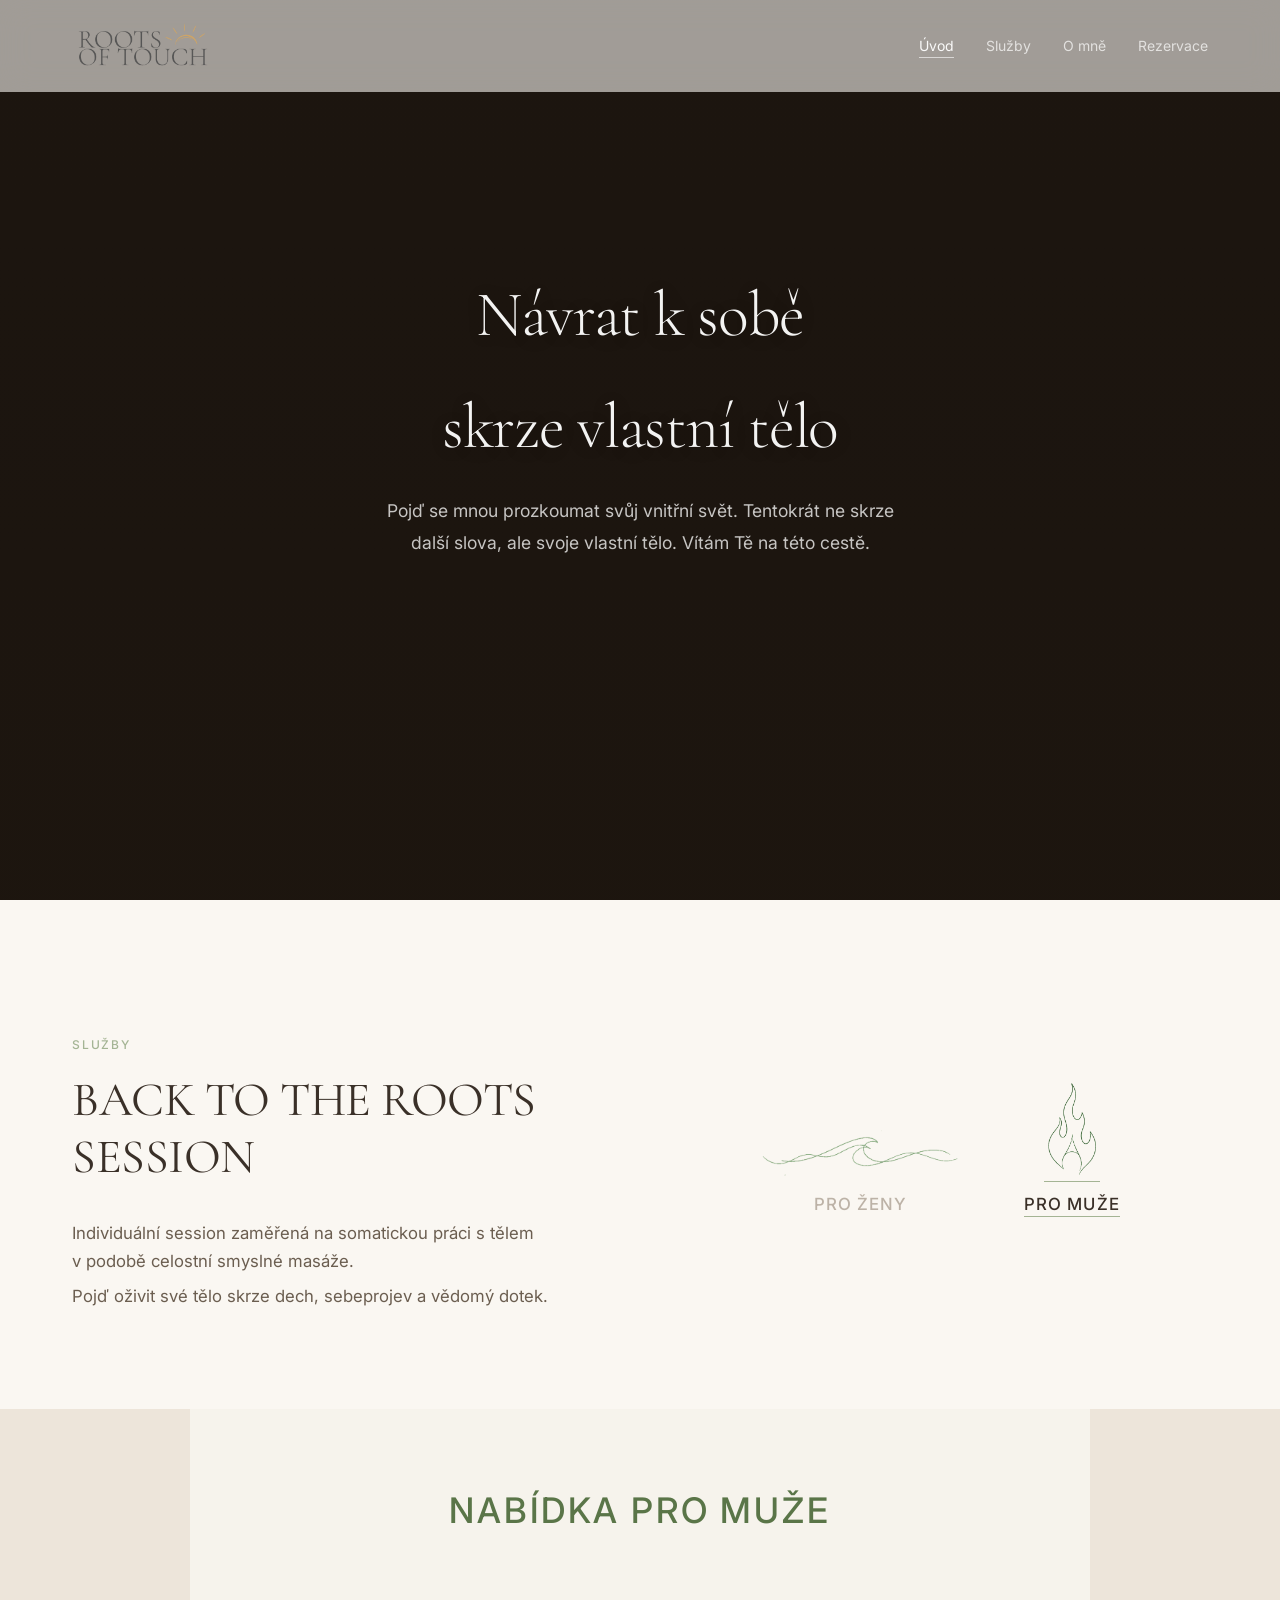
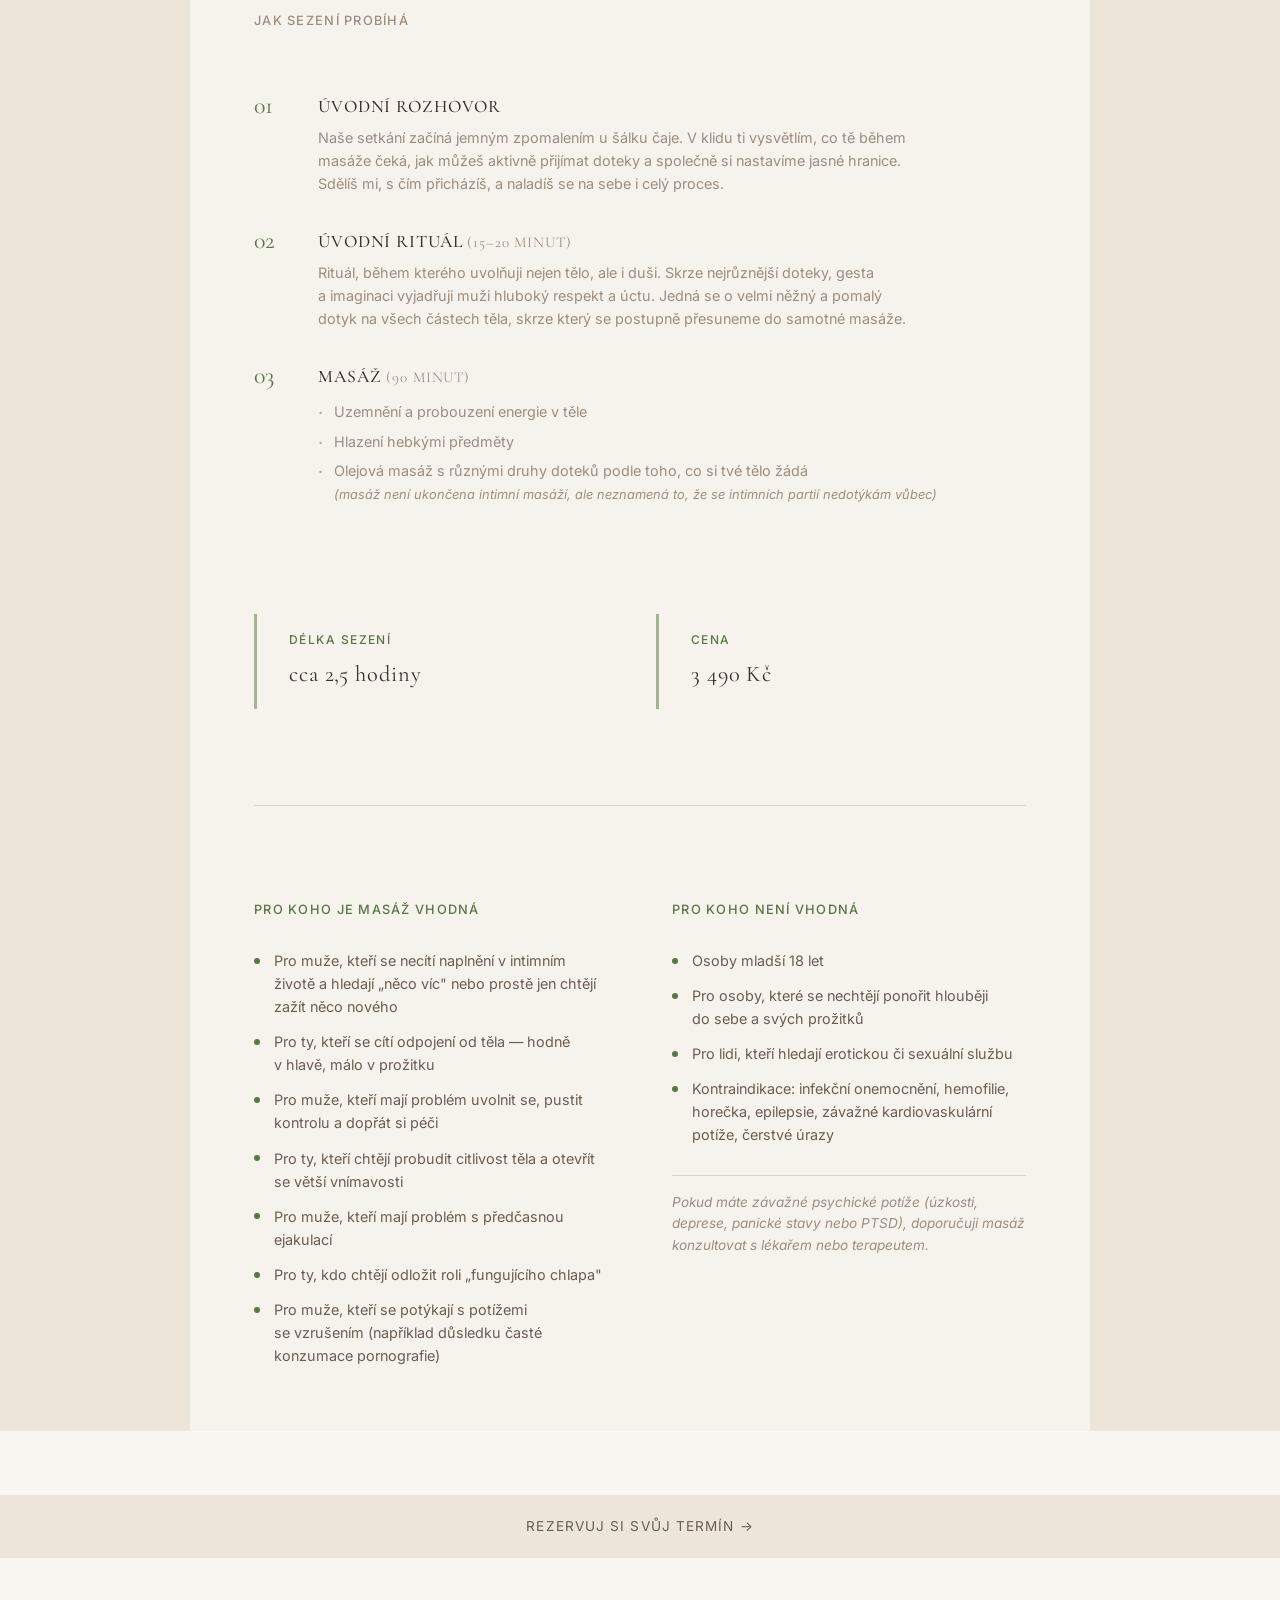
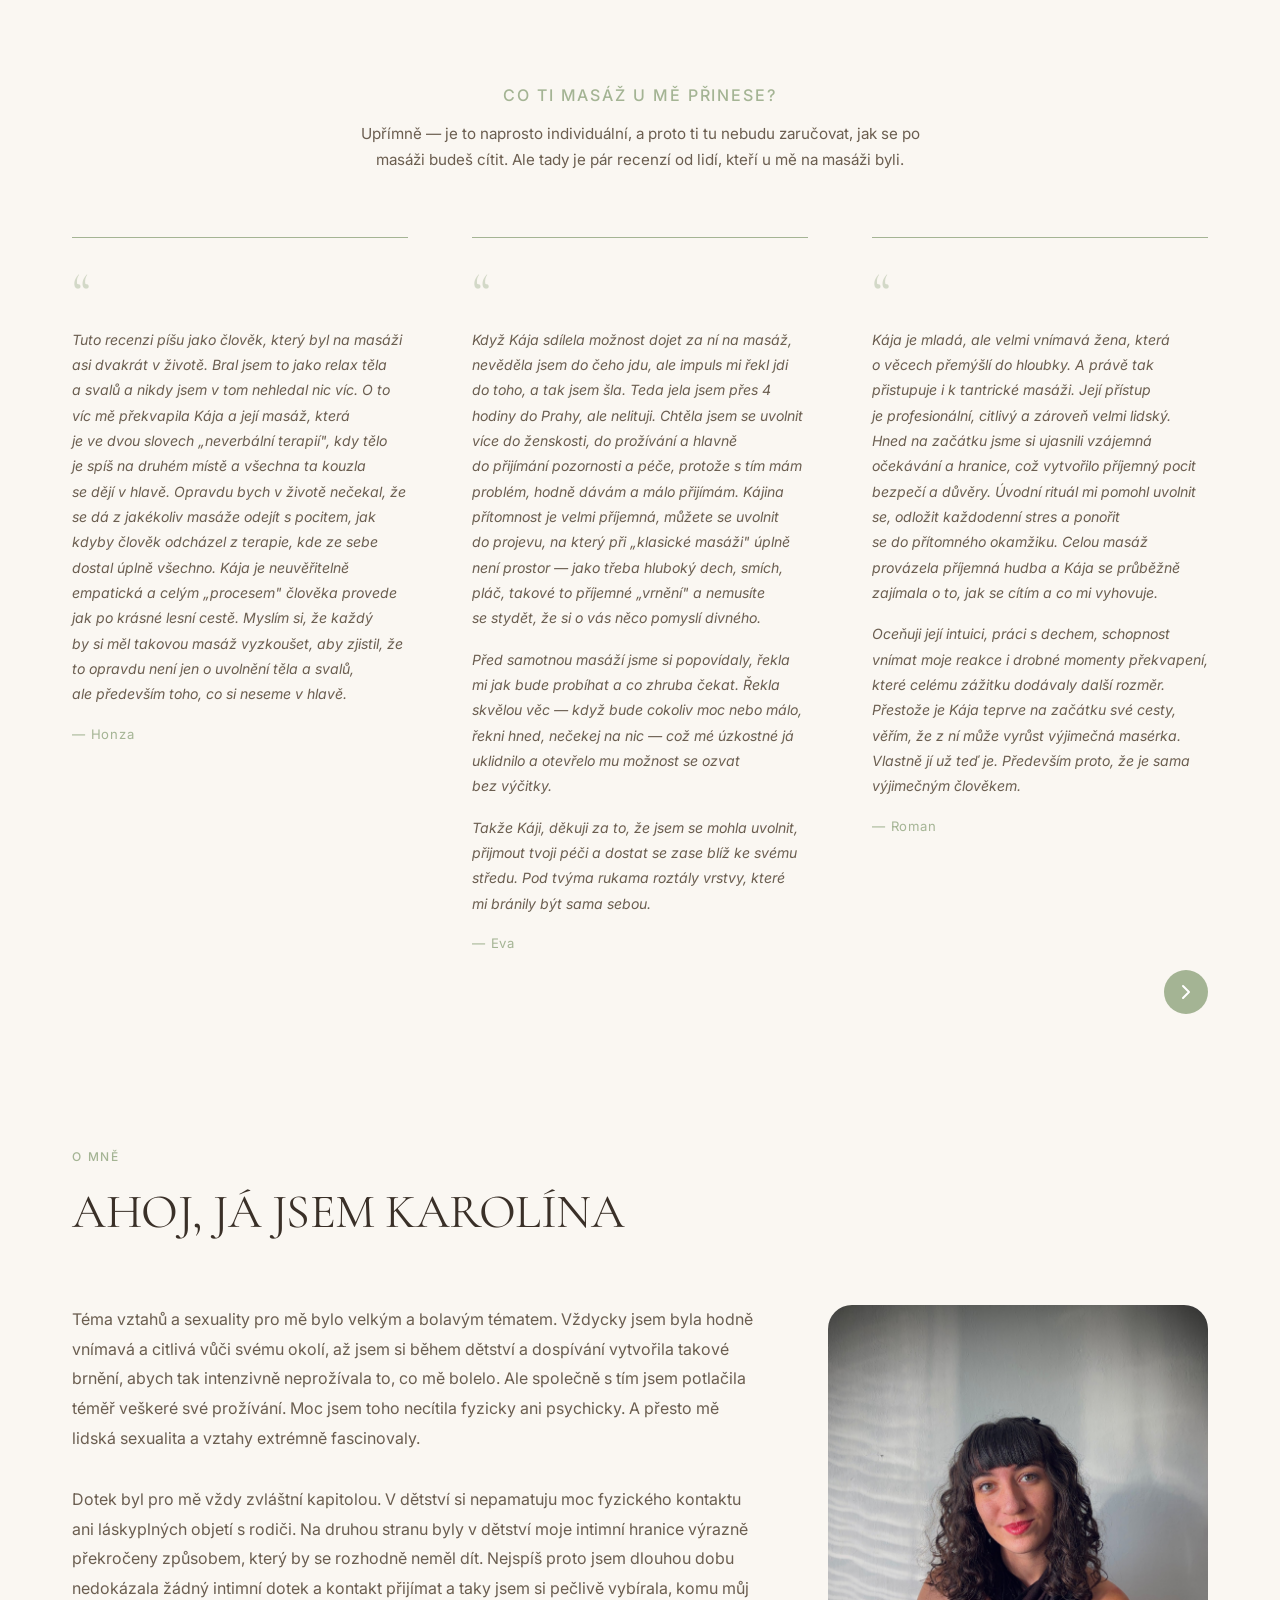
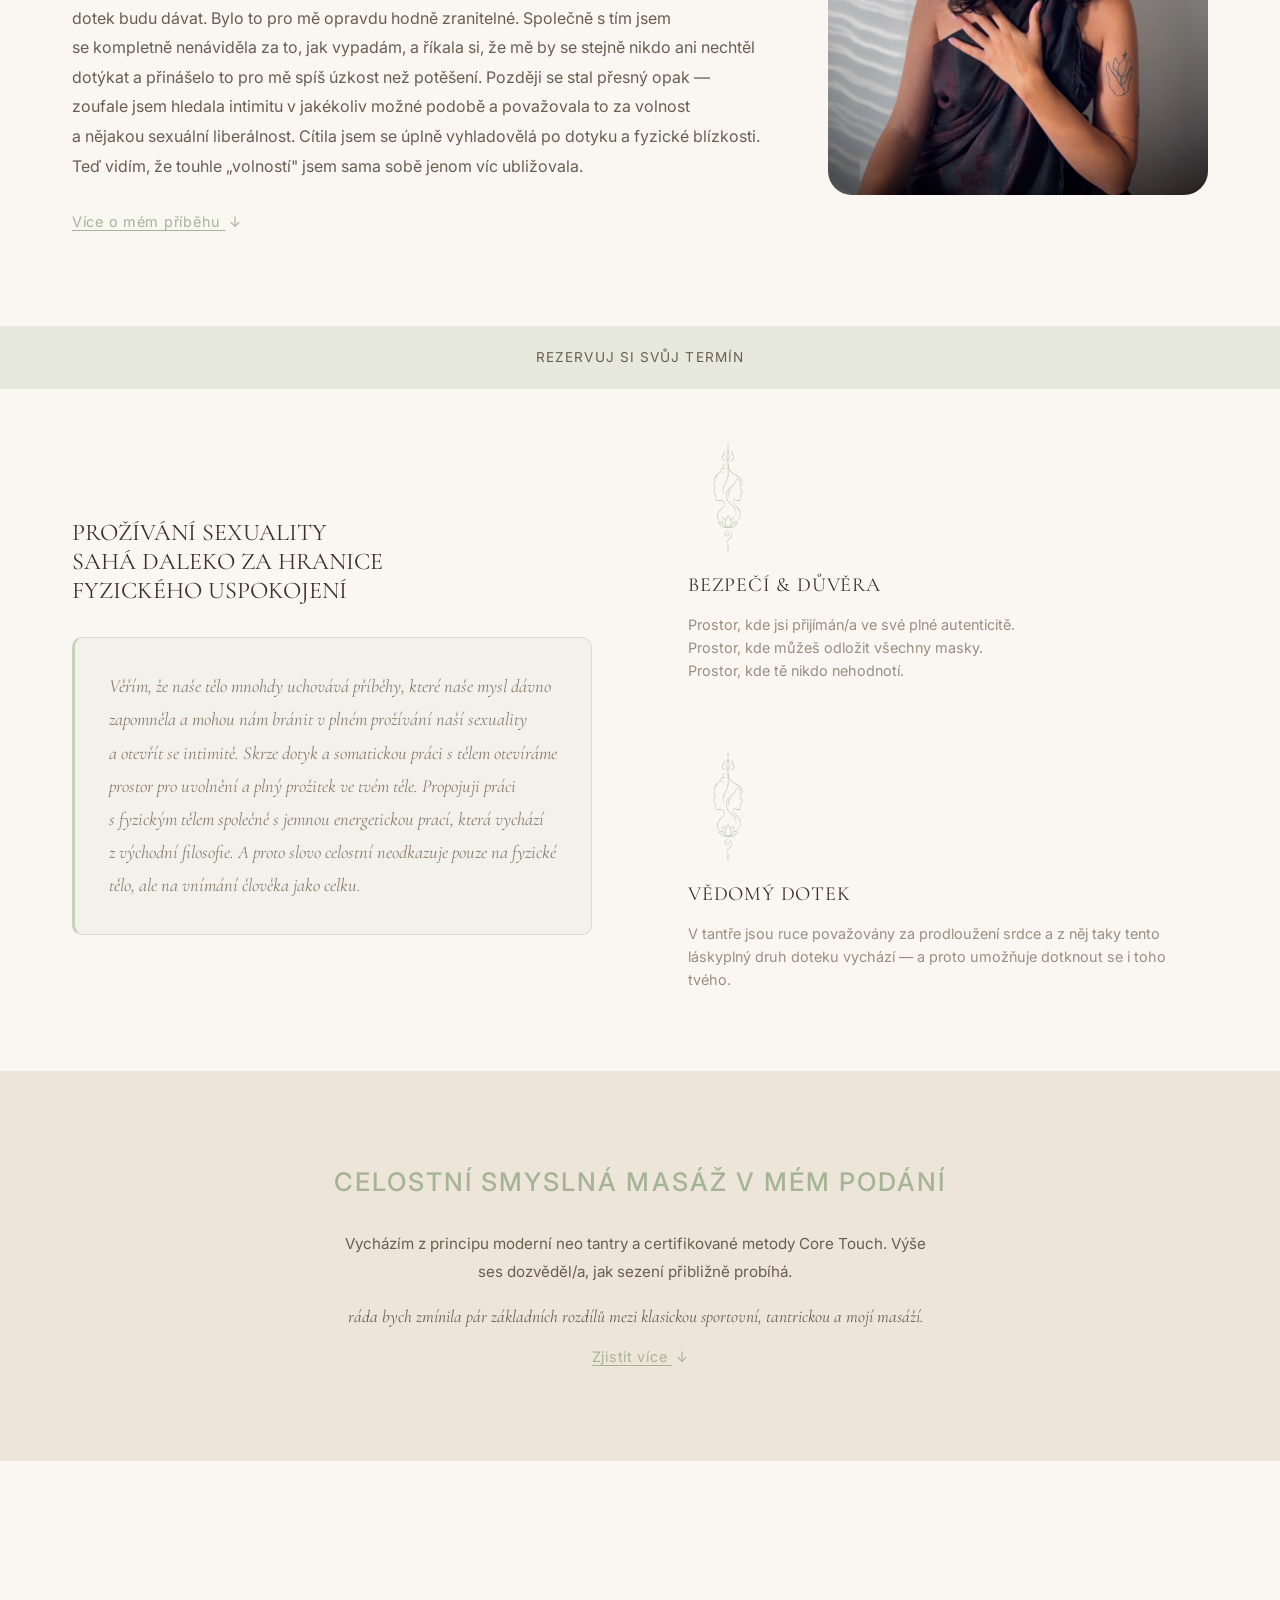
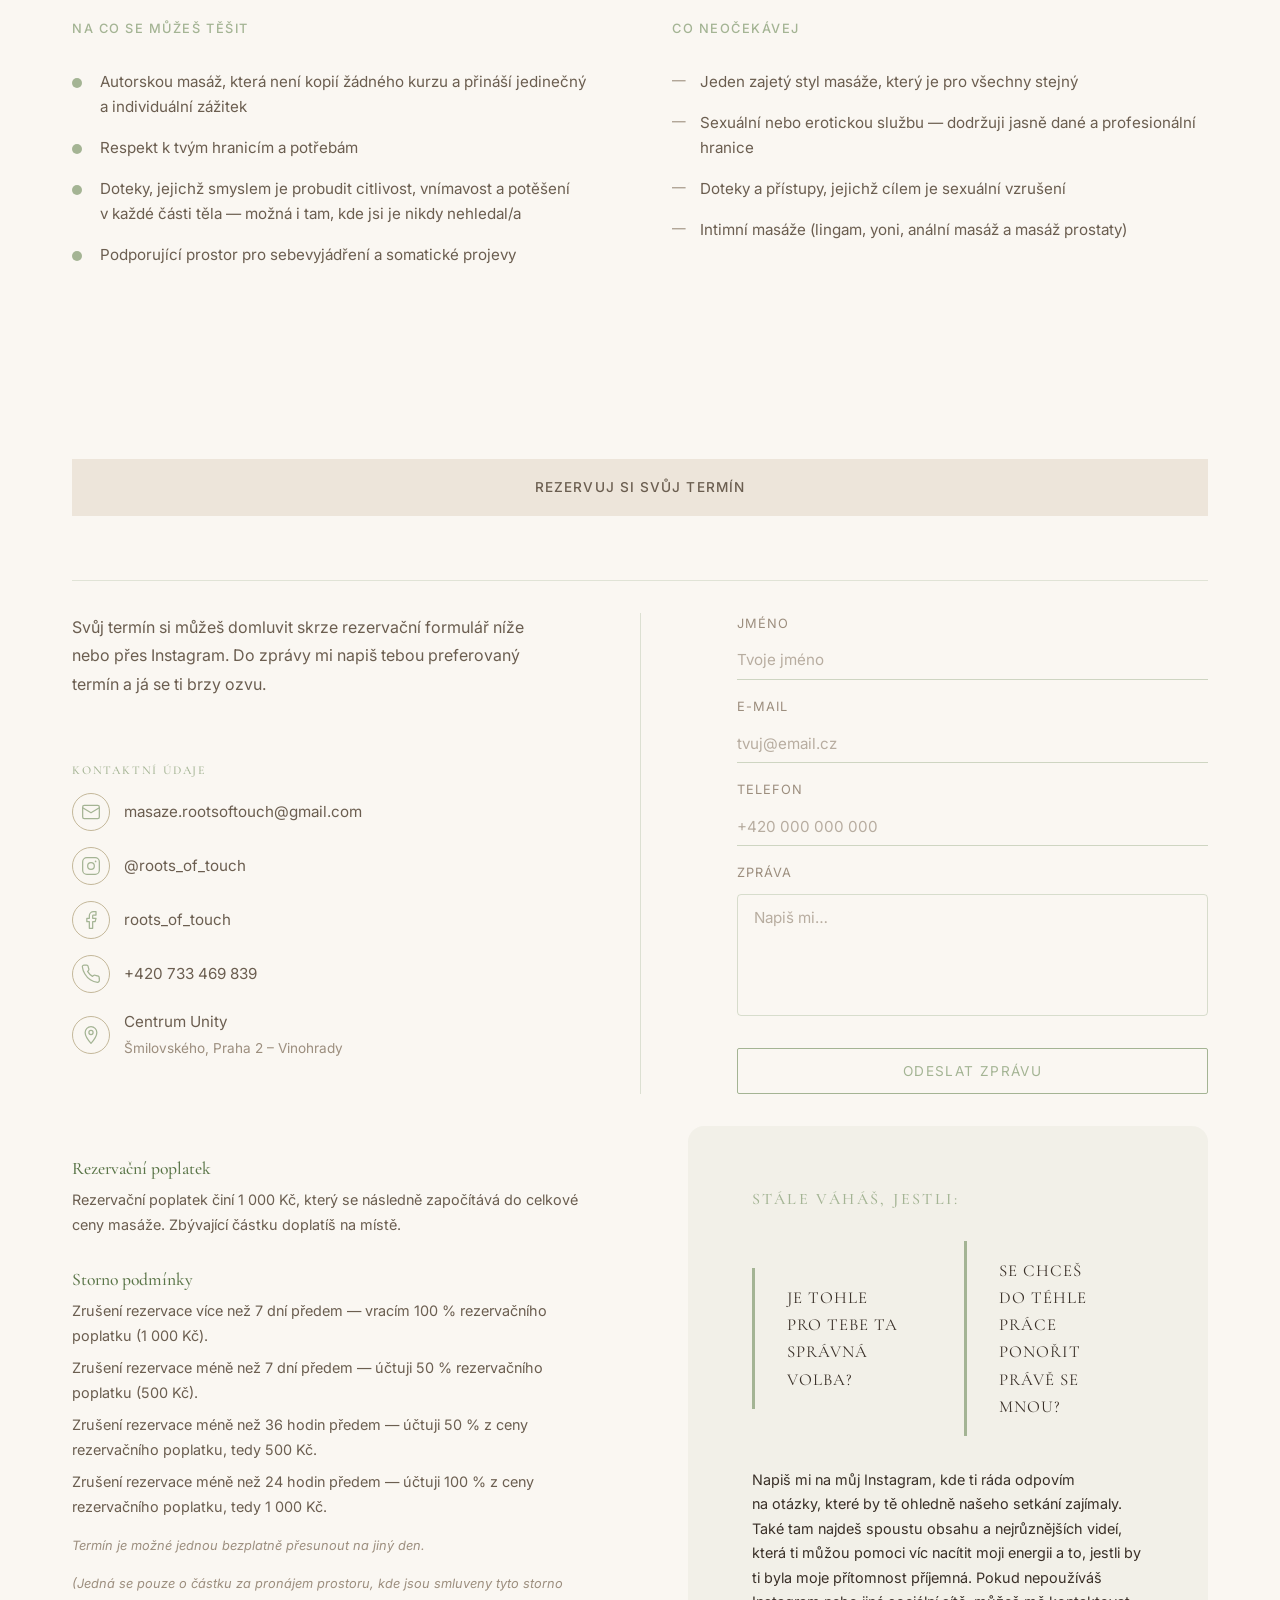
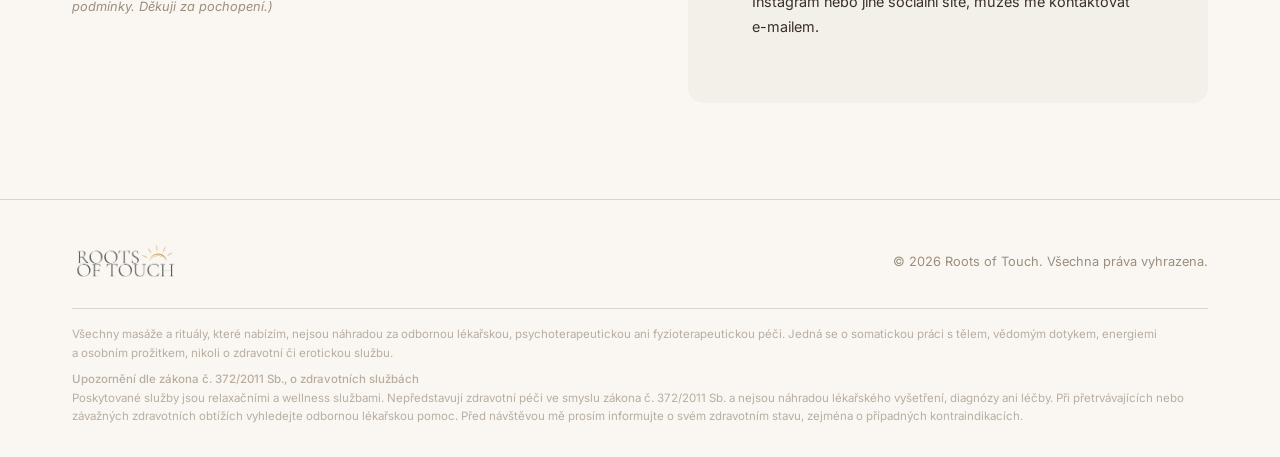
==== index.html @ 47feddd2 "Update cancellation policy with new terms and free reschedule note Co-Authored-By: Claude Sonnet 4.6" ====
<!DOCTYPE html>
<html lang="cs">
<head>
    <meta charset="UTF-8">
    <meta name="viewport" content="width=device-width, initial-scale=1.0">
    <title>Roots of Touch</title>
    <meta name="description" content="Zvu tě prozkoumat svůj vnitřní svět, tentokrát ne skrze další slova, ale svoje vlastní tělo. Celostní smyslná masáž v Praze zaměřená na somatickou práci s tělem.">
    <meta property="og:title" content="Celostní smyslné masáže">
    <meta property="og:description" content="Zvu tě prozkoumat svůj vnitřní svět, tentokrát ne skrze další slova ale vlastní tělo.">
    <meta property="og:image" content="https://www.rootsoftouch.cz/images/logo.png">
    <meta property="og:url" content="https://www.rootsoftouch.cz">
    <meta property="og:type" content="website">
    <link rel="icon" type="image/png" sizes="32x32" href="images/favicon-sun-transparent.png?v=2">
    <link rel="shortcut icon" href="images/favicon-sun-transparent.png?v=2">
    <link rel="apple-touch-icon" href="images/favicon-sun-transparent.png?v=2">
    <link rel="preconnect" href="https://fonts.googleapis.com">
    <link rel="preconnect" href="https://fonts.gstatic.com" crossorigin>
    <link href="https://fonts.googleapis.com/css2?family=Cormorant+Garamond:ital,wght@0,300;0,400;0,500;0,600;1,300;1,400&family=Inter:wght@300;400;500&display=swap" rel="stylesheet">
    <link rel="stylesheet" href="style.css">
</head>
<body>

<svg style="display:none" aria-hidden="true">
  <defs>
    <filter id="sage-colorize" color-interpolation-filters="sRGB">
      <feComponentTransfer>
        <feFuncR type="linear" slope="0.357" intercept="0.643"/>
        <feFuncG type="linear" slope="0.294" intercept="0.706"/>
        <feFuncB type="linear" slope="0.420" intercept="0.580"/>
      </feComponentTransfer>
    </filter>
    <filter id="forest-colorize" color-interpolation-filters="sRGB">
      <feComponentTransfer>
        <feFuncR type="linear" slope="0.647" intercept="0.353"/>
        <feFuncG type="linear" slope="0.541" intercept="0.459"/>
        <feFuncB type="linear" slope="0.718" intercept="0.282"/>
      </feComponentTransfer>
    </filter>
  </defs>
</svg>

    <!-- Navigation -->
    <nav class="nav" id="nav">
        <div class="nav-inner">
            <a href="#uvod" class="nav-logo"><img src="images/logo.png" alt="Roots of Touch"></a>
            <button class="nav-toggle" id="navToggle" aria-label="Menu">
                <span></span>
                <span></span>
                <span></span>
            </button>
            <ul class="nav-links" id="navLinks">
                <li><a href="#uvod" class="nav-link active">Úvod</a></li>
                <li><a href="#sluzby" class="nav-link">Služby</a></li>
                <li><a href="#o-mne" class="nav-link">O mně</a></li>
                <li><a href="#rezervace" class="nav-link">Rezervace</a></li>
            </ul>
        </div>
    </nav>

    <!-- Hero / Úvod -->
    <section class="hero" id="uvod">
        <div class="hero-bg">
            <video class="hero-video" autoplay muted loop playsinline preload="auto">
                <source src="images/hero.mp4" type="video/mp4">
            </video>
<div class="hero-tint"></div>
        </div>
        <div class="hero-content">
            <h1 class="hero-title">Návrat k&nbsp;sobě<br><span class="hero-title-sub">skrze vlastní tělo</span></h1>
            <p class="hero-desc">Pojď se&nbsp;mnou prozkoumat svůj vnitřní svět. Tentokrát ne skrze další slova, ale&nbsp;svoje vlastní tělo.
                Vítám Tě na&nbsp;této cestě. </p>
        </div>
    </section>

    <!-- Služby -->
    <section class="services" id="sluzby">
        <div class="container">
            <div class="services-header">
                <div class="services-header-text">
                    <span class="section-label">Služby</span>
                    <h2>BACK TO THE ROOTS SESSION</h2>
                    <p class="services-subtitle">Individuální session zaměřená na&nbsp;somatickou práci s&nbsp;tělem v&nbsp;podobě celostní smyslné masáže.</p>
                    <p class="services-subtitle services-subtitle-sub">Pojď oživit své tělo skrze dech, sebeprojev a&nbsp;vědomý dotek.</p>
                </div>
                    <div class="service-tabs">
                        <button class="service-tab" data-tab="zeny">
                            <span class="tab-icon-wrap">
                                <img src="images/icon-wave.png" alt="" class="tab-icon">
                            </span>
                            <span>Pro ženy</span>
                        </button>
                        <button class="service-tab active" data-tab="muzi">
                            <span class="tab-icon-wrap">
                                <img src="images/icon-flame.png" alt="" class="tab-icon">
                            </span>
                            <span>Pro muže</span>
                        </button>
                    </div>
                </div>
            </div>

            <!-- Pro ženy -->
            <div class="service-card service-panel" data-panel="zeny">
                <div class="service-card-inner">
                    <div class="service-card-content">
                        <span class="service-tag service-tag-title">Nabídka pro&nbsp;ženy</span>

                        <div class="service-includes">
                            <h4>Jak sezení probíhá</h4>
                            <div class="service-steps">
                                <div class="service-step">
                                    <span class="step-number">01</span>
                                    <div>
                                        <strong>Úvodní rozhovor</strong>
                                        <p>Naše setkání začíná jemným zpomalením u&nbsp;šálku čaje. V&nbsp;klidu ti vysvětlím, co&nbsp;tě během masáže čeká, jak můžeš aktivně přijímat doteky a&nbsp;společně si&nbsp;nastavíme jasné hranice. Sdělíš mi, s&nbsp;čím přicházíš, a&nbsp;naladíš se&nbsp;na&nbsp;sebe i&nbsp;celý proces.</p>
                                    </div>
                                </div>
                                <div class="service-step">
                                    <span class="step-number">02</span>
                                    <div>
                                        <strong>Embodiment <span class="step-subtitle">(15–20&nbsp;minut)</span></strong>
                                        <p>V mém podání a&nbsp;kontextu masáže je&nbsp;to krátká technika během které se&nbsp;pomocí intuitivního pohybu naladíš na&nbsp;své tělo. Vytvoříme prostor pro&nbsp;uvolnění a&nbsp;nakonec tě čeká krátká meditace.</p>
                                    </div>
                                </div>
                                <div class="service-step">
                                    <span class="step-number">03</span>
                                    <div>
                                        <strong>Masáž <span class="step-subtitle">(90&nbsp;minut)</span></strong>
                                        <ul class="service-phase-list">
                                            <li>Uzemnění a&nbsp;probouzení energie v&nbsp;těle</li>
                                            <li>Hlazení hebkými předměty</li>
                                            <li>Olejová masáž s&nbsp;různými druhy doteků podle toho, co&nbsp;si&nbsp;tvé tělo žádá<br><span class="service-phase-note">(masáž není ukončena intimní masáží a&nbsp;intimních partií se&nbsp;nedotýkám v&nbsp;žádné části masáže)</span></li>
                                        </ul>
                                    </div>
                                </div>
                            </div>
                            <div class="service-price">
                                <div class="service-price-col">
                                    <span class="service-price-label">Délka sezení</span>
                                    <span class="service-price-amount">cca 2,5&nbsp;hodiny</span>
                                </div>
                                <div class="service-price-col">
                                    <span class="service-price-label">Cena</span>
                                    <span class="service-price-amount">2 890&nbsp;Kč</span>
                                </div>
                            </div>
                        </div>

                        <div class="service-for-whom">
                            <div class="service-for-whom-grid">
                                <div>
                                    <h4>Pro koho je&nbsp;masáž vhodná</h4>
                                    <ul class="service-list">
                                        <li>Pro ženy, které se&nbsp;chtějí víc propojit se&nbsp;svým tělem — být více v&nbsp;prožitku a&nbsp;méně v&nbsp;hlavě</li>
                                        <li>Pro ženy, které chtějí pustit omezující přesvědčení o&nbsp;svém těle a&nbsp;objevit v&nbsp;něm více citlivosti a&nbsp;vnímavosti</li>
                                        <li>Pro ženy, pro&nbsp;které je&nbsp;těžké si&nbsp;nastavit hranice nebo si&nbsp;říct, co&nbsp;se&nbsp;jim líbí a&nbsp;co naopak nechtějí</li>
                                        <li>Pro ženy, které chtějí podpořit svou živelnost, vášnivost a&nbsp;potěšení v&nbsp;těle</li>
                                        <li>Pro ženy, které se&nbsp;cítí zamrzlé na&nbsp;jednom místě a&nbsp;chtějí rozproudit energii v&nbsp;jejich těle</li>
                                    </ul>
                                </div>
                                <div>
                                    <h4>Pro koho není vhodná</h4>
                                    <ul class="service-list service-list-no">
                                        <li>Osoby mladší 18 let</li>
                                        <li>Pro osoby, které se&nbsp;nechtějí ponořit hlouběji do&nbsp;sebe a&nbsp;svých prožitků</li>
                                        <li>Masáž není vhodná během těhotenství</li>
                                        <li>Kontraindikace: infekční onemocnění, hemofilie, horečka, epilepsie, závažné kardiovaskulární potíže, čerstvé úrazy</li>
                                        <li class="service-list-note">Pokud máte závažné psychické potíže (úzkosti, deprese, panické stavy nebo PTSD), doporučuji masáž konzultovat s&nbsp;lékařem nebo terapeutem.</li>
                                    </ul>
                                </div>
                            </div>
                        </div>
                    </div>
                </div>
                <div class="service-card-photo-mobile" aria-hidden="true">
                    <img src="images/women-bg.jpg" alt="" class="service-card-photo-img">
                </div>
            </div>

            <!-- Pro muže -->
            <div class="service-card service-panel active" data-panel="muzi">
                <div class="service-card-inner">
                    <div class="service-card-content">
                        <span class="service-tag service-tag-title">Nabídka pro&nbsp;muže</span>

                        <div class="service-includes">
                            <h4>Jak sezení probíhá</h4>
                            <div class="service-steps">
                                <div class="service-step">
                                    <span class="step-number">01</span>
                                    <div>
                                        <strong>Úvodní rozhovor</strong>
                                        <p>Naše setkání začíná jemným zpomalením u&nbsp;šálku čaje. V&nbsp;klidu ti vysvětlím, co&nbsp;tě během masáže čeká, jak můžeš aktivně přijímat doteky a&nbsp;společně si&nbsp;nastavíme jasné hranice. Sdělíš mi, s&nbsp;čím přicházíš, a&nbsp;naladíš se&nbsp;na&nbsp;sebe i&nbsp;celý proces.</p>
                                    </div>
                                </div>
                                <div class="service-step">
                                    <span class="step-number">02</span>
                                    <div>
                                        <strong>Úvodní rituál <span class="step-subtitle">(15–20&nbsp;minut)</span></strong>
                                        <p>Rituál, během kterého uvolňuji nejen tělo, ale&nbsp;i&nbsp;duši. Skrze nejrůznější doteky, gesta a&nbsp;imaginaci vyjadřuji muži hluboký respekt a&nbsp;úctu. Jedná se&nbsp;o&nbsp;velmi něžný a&nbsp;pomalý dotyk na&nbsp;všech částech těla, skrze který se&nbsp;postupně přesuneme do&nbsp;samotné masáže.</p>
                                    </div>
                                </div>
                                <div class="service-step">
                                    <span class="step-number">03</span>
                                    <div>
                                        <strong>Masáž <span class="step-subtitle">(90&nbsp;minut)</span></strong>
                                        <ul class="service-phase-list">
                                            <li>Uzemnění a&nbsp;probouzení energie v&nbsp;těle</li>
                                            <li>Hlazení hebkými předměty</li>
                                            <li>Olejová masáž s&nbsp;různými druhy doteků podle toho, co&nbsp;si&nbsp;tvé tělo žádá<br><span class="service-phase-note">(masáž není ukončena intimní masáží, ale neznamená to, že&nbsp;se&nbsp;intimních partií nedotýkám vůbec)</span></li>
                                        </ul>
                                    </div>
                                </div>
                            </div>
                            <div class="service-price">
                                <div class="service-price-col">
                                    <span class="service-price-label">Délka sezení</span>
                                    <span class="service-price-amount">cca 2,5&nbsp;hodiny</span>
                                </div>
                                <div class="service-price-col">
                                    <span class="service-price-label">Cena</span>
                                    <span class="service-price-amount">3 490&nbsp;Kč</span>
                                </div>
                            </div>
                        </div>

                        <div class="service-for-whom">
                            <div class="service-for-whom-grid">
                                <div>
                                    <h4>Pro koho je&nbsp;masáž vhodná</h4>
                                    <ul class="service-list">
                                        <li>Pro muže, kteří se&nbsp;necítí naplnění v&nbsp;intimním životě a&nbsp;hledají „něco víc" nebo prostě jen chtějí zažít něco nového</li>
                                        <li>Pro ty, kteří se&nbsp;cítí odpojení od&nbsp;těla — hodně v&nbsp;hlavě, málo v&nbsp;prožitku</li>
                                        <li>Pro muže, kteří mají problém uvolnit se, pustit kontrolu a&nbsp;dopřát si&nbsp;péči</li>
                                        <li>Pro ty, kteří chtějí probudit citlivost těla a&nbsp;otevřít se&nbsp;větší vnímavosti</li>
                                        <li>Pro muže, kteří mají problém s&nbsp;předčasnou ejakulací</li>
                                        <li>Pro ty, kdo chtějí odložit roli „fungujícího chlapa"</li>
                                        <li>Pro muže, kteří se&nbsp;potýkají s&nbsp;potížemi se&nbsp;vzrušením (například důsledku časté konzumace pornografie)</li>
                                    </ul>
                                </div>
                                <div>
                                    <h4>Pro koho není vhodná</h4>
                                    <ul class="service-list service-list-no">
                                        <li>Osoby mladší 18 let</li>
                                        <li>Pro osoby, které se&nbsp;nechtějí ponořit hlouběji do&nbsp;sebe a&nbsp;svých prožitků</li>
                                        <li>Pro lidi, kteří hledají erotickou či sexuální službu</li>
                                        <li>Kontraindikace: infekční onemocnění, hemofilie, horečka, epilepsie, závažné kardiovaskulární potíže, čerstvé úrazy</li>
                                        <li class="service-list-note">Pokud máte závažné psychické potíže (úzkosti, deprese, panické stavy nebo PTSD), doporučuji masáž konzultovat s&nbsp;lékařem nebo terapeutem.</li>
                                    </ul>
                                </div>
                            </div>
                        </div>
                    </div>
                </div>
                <div class="service-card-photo-mobile" aria-hidden="true">
                    <img src="images/men-bg.jpg" alt="" class="service-card-photo-img">
                </div>
            </div>
            <a href="#rezervace" class="service-rezervace-banner">Rezervuj si svůj termín →</a>
        </div>
    </section>

    <!-- Recenze -->
    <section class="reviews-section">
        <div class="container">
            <h3 class="massage-comparison-title">Co ti masáž u&nbsp;mě přinese?</h3>
            <p class="reviews-intro-text">Upřímně — je&nbsp;to naprosto individuální, a&nbsp;proto ti tu&nbsp;nebudu zaručovat, jak se&nbsp;po masáži budeš cítit. Ale&nbsp;tady je&nbsp;pár recenzí od&nbsp;lidí, kteří u&nbsp;mě na&nbsp;masáži byli.</p>
            <div class="reviews-carousel-wrapper">
                <div class="reviews-grid">
                    <div class="review-card">
                        <p>Tuto recenzi píšu jako člověk, který byl na&nbsp;masáži asi dvakrát v&nbsp;životě. Bral jsem to&nbsp;jako relax těla a&nbsp;svalů a&nbsp;nikdy jsem v&nbsp;tom nehledal nic víc. O&nbsp;to víc mě překvapila Kája a&nbsp;její masáž, která je&nbsp;ve&nbsp;dvou slovech „neverbální terapií", kdy tělo je&nbsp;spíš na&nbsp;druhém místě a&nbsp;všechna ta&nbsp;kouzla se&nbsp;dějí v&nbsp;hlavě. Opravdu bych v&nbsp;životě nečekal, že se&nbsp;dá z&nbsp;jakékoliv masáže odejít s&nbsp;pocitem, jak kdyby člověk odcházel z&nbsp;terapie, kde ze&nbsp;sebe dostal úplně všechno. Kája je&nbsp;neuvěřitelně empatická a&nbsp;celým „procesem" člověka provede jak po&nbsp;krásné lesní cestě. Myslím si, že každý by&nbsp;si&nbsp;měl takovou masáž vyzkoušet, aby zjistil, že to&nbsp;opravdu není jen o&nbsp;uvolnění těla a&nbsp;svalů, ale&nbsp;především toho, co&nbsp;si&nbsp;neseme v&nbsp;hlavě.</p>
                        <span class="review-author">— Honza</span>
                    </div>
                    <div class="review-card">
                        <p>Když Kája sdílela možnost dojet za&nbsp;ní na&nbsp;masáž, nevěděla jsem do&nbsp;čeho jdu, ale&nbsp;impuls mi&nbsp;řekl jdi do&nbsp;toho, a&nbsp;tak jsem šla. Teda jela jsem přes 4 hodiny do&nbsp;Prahy, ale&nbsp;nelituji. Chtěla jsem se&nbsp;uvolnit více do&nbsp;ženskosti, do&nbsp;prožívání a&nbsp;hlavně do&nbsp;přijímání pozornosti a&nbsp;péče, protože s&nbsp;tím mám problém, hodně dávám a&nbsp;málo přijímám. Kájina přítomnost je&nbsp;velmi příjemná, můžete se&nbsp;uvolnit do&nbsp;projevu, na&nbsp;který při&nbsp;„klasické masáži" úplně není prostor — jako třeba hluboký dech, smích, pláč, takové to&nbsp;příjemné „vrnění" a&nbsp;nemusíte se&nbsp;stydět, že si&nbsp;o&nbsp;vás něco pomyslí divného.</p>
                        <p>Před samotnou masáží jsme si&nbsp;popovídaly, řekla mi&nbsp;jak bude probíhat a&nbsp;co zhruba čekat. Řekla skvělou věc — když bude cokoliv moc nebo málo, řekni hned, nečekej na&nbsp;nic — což mé&nbsp;úzkostné já uklidnilo a&nbsp;otevřelo mu&nbsp;možnost se&nbsp;ozvat bez&nbsp;výčitky.</p>
                        <p>Takže Káji, děkuji za&nbsp;to, že jsem se&nbsp;mohla uvolnit, přijmout tvoji péči a&nbsp;dostat se&nbsp;zase blíž ke&nbsp;svému středu. Pod&nbsp;tvýma rukama roztály vrstvy, které mi&nbsp;bránily být sama sebou.</p>
                        <span class="review-author">— Eva</span>
                    </div>
                    <div class="review-card">
                        <p>Kája je&nbsp;mladá, ale&nbsp;velmi vnímavá žena, která o&nbsp;věcech přemýšlí do&nbsp;hloubky. A&nbsp;právě tak přistupuje i&nbsp;k&nbsp;tantrické masáži. Její přístup je&nbsp;profesionální, citlivý a&nbsp;zároveň velmi lidský. Hned na&nbsp;začátku jsme si&nbsp;ujasnili vzájemná očekávání a&nbsp;hranice, což vytvořilo příjemný pocit bezpečí a&nbsp;důvěry. Úvodní rituál mi&nbsp;pomohl uvolnit se, odložit každodenní stres a&nbsp;ponořit se&nbsp;do&nbsp;přítomného okamžiku. Celou masáž provázela příjemná hudba a&nbsp;Kája se&nbsp;průběžně zajímala o&nbsp;to, jak se&nbsp;cítím a&nbsp;co mi&nbsp;vyhovuje.</p>
                        <p>Oceňuji její intuici, práci s&nbsp;dechem, schopnost vnímat moje reakce i&nbsp;drobné momenty překvapení, které celému zážitku dodávaly další rozměr. Přestože je&nbsp;Kája teprve na&nbsp;začátku své cesty, věřím, že z&nbsp;ní může vyrůst výjimečná masérka. Vlastně jí&nbsp;už teď je. Především proto, že je&nbsp;sama výjimečným člověkem.</p>
                        <span class="review-author">— Roman</span>
                    </div>
                    <div class="review-card">
                        <p>U&nbsp;Káji jsem byla na&nbsp;masáži podobného typu poprvé a&nbsp;nevěděla jsem, co&nbsp;od&nbsp;toho čekat. Když jsem ke&nbsp;Káje přišla, udělala mi&nbsp;čaj a&nbsp;povídaly jsme si&nbsp;o&nbsp;tom, jak bude masáž vypadat, co&nbsp;všechno obnáší a&nbsp;jaké jsou naše hranice. Začala jsem se&nbsp;těšit na&nbsp;to, co&nbsp;mě čeká. Pak jsme tancovaly, meditovaly a&nbsp;nakonec jsem se&nbsp;mohla uvolnit při&nbsp;laskavé a&nbsp;smyslné masáži. Přestala jsem vnímat čas i&nbsp;prostor a&nbsp;jenom jsem se&nbsp;vžila do&nbsp;doteku a&nbsp;svých emocí. Kája má dar vytvořit příjemnou atmosféru a&nbsp;dotekem v&nbsp;těle probudit nejrůznější emoce. Chtěla jsem, aby taková pečující masáž neskončila a&nbsp;po ní mi&nbsp;chvilku trvalo vrátit se&nbsp;zase do&nbsp;reality. Tenhle opravdu celostní prožitek bych přála každému, kdo má problém udělat si&nbsp;čas na&nbsp;odpočinek a&nbsp;péči sám o&nbsp;sebe.</p>
                        <span class="review-author">— Amanda</span>
                    </div>
                </div>
                <button class="reviews-next-btn" aria-label="Další recenze">
                    <svg width="18" height="18" viewBox="0 0 18 18" fill="none" xmlns="http://www.w3.org/2000/svg">
                        <path d="M6 3l6 6-6 6" stroke="currentColor" stroke-width="2" stroke-linecap="round" stroke-linejoin="round"/>
                    </svg>
                </button>
            </div>
        </div>
    </section>

    <!-- O mně -->
    <section class="about" id="o-mne">
        <div class="container">
            <div class="about-grid">
                <div class="about-image">
                    <img src="images/about.jpg" alt="Karolína" class="about-photo">

                </div>
                <div class="about-content">
                    <div class="about-header">
                        <span class="section-label">O mně</span>
                        <h2>AHOJ, JÁ JSEM KAROLÍNA</h2>
                    </div>
                    <div class="about-text">
                        <p class="about-lead">Téma vztahů a&nbsp;sexuality pro&nbsp;mě bylo velkým a&nbsp;bolavým tématem. Vždycky jsem byla hodně vnímavá a&nbsp;citlivá vůči svému okolí, až jsem si&nbsp;během dětství a&nbsp;dospívání vytvořila takové brnění, abych tak intenzivně neprožívala to, co&nbsp;mě bolelo. Ale společně s&nbsp;tím jsem potlačila téměř veškeré své prožívání. Moc jsem toho necítila fyzicky ani psychicky. A&nbsp;přesto mě lidská sexualita a&nbsp;vztahy extrémně fascinovaly.</p>
                        <p>Dotek byl pro&nbsp;mě vždy zvláštní kapitolou. V&nbsp;dětství si&nbsp;nepamatuju moc fyzického kontaktu ani láskyplných objetí s&nbsp;rodiči. Na&nbsp;druhou stranu byly v&nbsp;dětství moje intimní hranice výrazně překročeny způsobem, který by&nbsp;se&nbsp;rozhodně neměl dít. Nejspíš proto jsem dlouhou dobu nedokázala žádný intimní dotek a&nbsp;kontakt přijímat a&nbsp;taky jsem si&nbsp;pečlivě vybírala, komu můj dotek budu dávat. Bylo to&nbsp;pro&nbsp;mě opravdu hodně zranitelné. Společně s&nbsp;tím jsem se&nbsp;kompletně nenáviděla za&nbsp;to, jak vypadám, a&nbsp;říkala si, že&nbsp;mě by&nbsp;se&nbsp;stejně nikdo ani nechtěl dotýkat a&nbsp;přinášelo to&nbsp;pro&nbsp;mě spíš úzkost než potěšení. Později se&nbsp;stal přesný opak — zoufale jsem hledala intimitu v&nbsp;jakékoliv možné podobě a&nbsp;považovala to&nbsp;za&nbsp;volnost a&nbsp;nějakou sexuální liberálnost. Cítila jsem se&nbsp;úplně vyhladovělá po&nbsp;dotyku a&nbsp;fyzické blízkosti. Teď vidím, že&nbsp;touhle „volností" jsem sama sobě jenom víc ubližovala.</p>
                        <button class="about-expand-btn" aria-expanded="false">Více o mém příběhu <span class="about-expand-arrow">↓</span></button>
                        <div class="about-expandable">
                            <p>Zpětně vím, že&nbsp;jsem se&nbsp;lidí vždy dotýkala celým svým srdcem, jen jsem to&nbsp;dělala nevědomě. Několikrát jsem slyšela, že&nbsp;je můj dotyk jiný než dotyk ostatních lidí a&nbsp;až po&nbsp;letech jsem se&nbsp;dozvěděla, že&nbsp;existuje něco jako vědomý dotek. Já jiný dávat neuměla. A&nbsp;když jsem cítila, že&nbsp;nedokážu dát takový druh doteku — celý, přítomný, srdcem, tak jsem ho nedávala vůbec. Nechtěla jsem nepřítomně sahat na&nbsp;druhé tělo i&nbsp;duši.</p>
                            <p>Zároveň jsem cítila, že&nbsp;tu přece musí být „něco víc". Neustále jsem s&nbsp;údivem pozorovala, jak prožívají partnerské vztahy a&nbsp;intimitu lidi z&nbsp;mého okolí. A&nbsp;vždycky jsem skončila u&nbsp;toho, že&nbsp;to není nic, po&nbsp;čem bych toužila. A&nbsp;začala jsem to&nbsp;„něco víc" hledat. V&nbsp;knížkách, videích, workshopech, kurzech a&nbsp;později v&nbsp;tom reálném životě. Někdy kolem sedmnácti let jsem se&nbsp;poprvé setkala s&nbsp;pojmy jako tantra, vědomé milování nebo napojování se&nbsp;na&nbsp;svou ženskou energii. Ale několik let to&nbsp;všechno byla jen teorie, kterou jsem měla plnou hlavu, ale&nbsp;nevěděla, jak to&nbsp;žít.</p>
                            <p>A&nbsp;až po&nbsp;těchto všemožných zkušenostech, objevování a&nbsp;učení se&nbsp;jsem začala opravdu ŽÍT to, co&nbsp;žiju dnes.</p>
                        </div>
                    </div>
                </div>
            </div>
        </div>
        <a href="#rezervace" class="service-rezervace-banner about-cta-desktop">Rezervuj si svůj termín</a>
        <a href="#rezervace" class="service-rezervace-banner about-cta-mobile">Rezervuj si svůj termín</a>
    </section>

    <!-- Intro section -->
    <section class="intro">
        <div class="container">
            <div class="intro-grid">
                <div class="intro-text">
                    <span class="section-label">Filosofie</span>
                    <h3>PROŽÍVÁNÍ SEXUALITY<br>SAHÁ DALEKO ZA HRANICE<br>FYZICKÉHO USPOKOJENÍ</h3>
                    <p>Věřím, že&nbsp;naše tělo mnohdy uchovává příběhy, které naše mysl dávno zapomněla a&nbsp;mohou nám bránit v&nbsp;plném prožívání naší sexuality a&nbsp;otevřít se&nbsp;intimitě. Skrze dotyk a&nbsp;somatickou práci s&nbsp;tělem otevíráme prostor pro&nbsp;uvolnění a&nbsp;plný prožitek ve&nbsp;tvém těle. Propojuji práci s&nbsp;fyzickým tělem společně s&nbsp;jemnou energetickou prací, která vychází z&nbsp;východní filosofie. A&nbsp;proto slovo celostní neodkazuje pouze na&nbsp;fyzické tělo, ale&nbsp;na&nbsp;vnímání člověka jako celku.</p>
                    
                </div>
                <div class="intro-visual">
                    <div class="intro-card">
                        <div class="intro-card-icon">
                            <img src="images/logo-symbol-transparent.png" alt="" class="logo-symbol">
                        </div>
                        <h3>Bezpečí & Důvěra</h3>
                        <p>Prostor, kde jsi přijímán/a ve&nbsp;své plné autenticitě.</p>
                        <p>Prostor, kde můžeš odložit všechny masky.</p>
                        <p>Prostor, kde tě nikdo nehodnotí.</p>
                    </div>
                    <div class="intro-card">
                        <div class="intro-card-icon">
                            <img src="images/logo-symbol-transparent.png" alt="" class="logo-symbol">
                        </div>
                        <h3>Vědomý dotek</h3>
                        <p>V&nbsp;tantře jsou ruce považovány za&nbsp;prodloužení srdce a&nbsp;z&nbsp;něj taky tento láskyplný druh doteku vychází&nbsp;— a&nbsp;proto umožňuje dotknout se&nbsp;i&nbsp;toho tvého.</p>
                    </div>
                </div>
            </div>
        </div>
    </section>

    <!-- Co tě čeká -->
    <!-- Celostní smyslná masáž -->
    <section class="celostni-section">
        <div class="container">
            <h3 class="celostni-heading">Celostní smyslná masáž v&nbsp;mém podání</h3>
            <div class="celostni-text">
                <p>Vycházím z&nbsp;principu moderní neo tantry a&nbsp;certifikované metody Core Touch. Výše ses dozvěděl/a, jak sezení přibližně probíhá.</p>
                <p><span class="celostni-highlight">ráda bych zmínila pár základních rozdílů mezi klasickou sportovní, tantrickou a&nbsp;mojí masáží.</span></p>
            </div>
            <button class="celostni-expand-btn" aria-expanded="false">Zjistit více <span class="celostni-expand-arrow">↓</span></button>
            <div class="celostni-expandable">
                <div class="celostni-text">
                    <p>Součástí masáže pro&nbsp;muže je&nbsp;často práce s&nbsp;tělem v&nbsp;jeho přirozenosti, tedy bez&nbsp;oblečení. Postupná nahota v&nbsp;průběhu masáže u&nbsp;obou stran umožňuje hlubší uvolnění a&nbsp;důvěru — zkrátka otvírá prostor pro&nbsp;to, být takový jací opravdu jsme a&nbsp;jak nás příroda stvořila. Zároveň to ale&nbsp;není povinnost, vždy respektuji tvé hranice, komfort a&nbsp;pocit bezpečí... to je&nbsp;na&nbsp;prvním místě.</p>
                    <p>Vedu tě do&nbsp;aktivního přijímání, kdy je&nbsp;vítaný jakýkoli somatický projev — od&nbsp;hlubokého dechu po pláč, smích nebo křik.</p>
                    <p>Celostní smyslná masáž může být velice podobná tantrické masáži, kterou možná znáš, ale&nbsp;součástí této masáže není masáž intimních partií. Rozhodla jsem se&nbsp;tuto část vynechat, protože chci, aby sezení se&nbsp;mnou bylo bez&nbsp;očekávání nějakého pomyslného finále nebo konce.</p>
                    <p>Mým cílem je&nbsp;zprostředkovat zážitek, který dokáže probudit citlivost v&nbsp;každé části tvého těla. Je&nbsp;to moment, kdy si&nbsp;můžeš dovolit cítit živost a&nbsp;radost skrze dotyk a&nbsp;vědomou pozornost zaměřenou pouze na&nbsp;sebe a&nbsp;to, co&nbsp;právě ve&nbsp;svém těle cítíš a&nbsp;pustit to, co&nbsp;v&nbsp;něm možná už&nbsp;dlouhou dobu držíš.</p>
                </div>
            <div class="massage-comparison">
                <h4 class="massage-comparison-heading">Proč se&nbsp;nejedná o&nbsp;klasickou sportovní ani&nbsp;tantrickou masáž, jak ji známe</h4>
                <div class="massage-comparison-row">
                    <div class="massage-comparison-item">
                        <p>Sportovní masáž asi všichni známe a&nbsp;většina ji někdy zažila. Standardně ulevuje od&nbsp;fyzické bolesti a&nbsp;slouží k&nbsp;uvolnění svalů. Soustředí se&nbsp;primárně na&nbsp;to fyzické tělo, i&nbsp;když celý tenhle proces může být velice relaxační a&nbsp;uklidňující.</p>
                    </div>
                    <div class="massage-comparison-item">
                        <p>Tantra je&nbsp;duchovní filozofie, která se&nbsp;zabývá mnohem širším spektrem než&nbsp;jsou masáže — například prací s&nbsp;mantrami, jógou, rituály, meditací. Práce se&nbsp;sexualitou v&nbsp;této formě je&nbsp;pouze jedna určitá část, kterou jsme si&nbsp;tady na&nbsp;západě převzali. Název tantra masáže se&nbsp;u&nbsp;nás používá jako obecně známý termín pro&nbsp;tento druh masáže a&nbsp;práce s&nbsp;energií, ale&nbsp;jedná se&nbsp;spíše o&nbsp;modernější neo tantru. Proto se&nbsp;nepovažuji úplně za&nbsp;tantrickou masérku, protože na&nbsp;tantru pohlížím z&nbsp;mnohem širší perspektivy než&nbsp;jsou masáže. Součástí tantra masáží jsou často intimní masáže (yoni, lingam nebo anální masáže), které jsem se&nbsp;rozhodla nezařazovat do&nbsp;mých sessions. Bohužel se&nbsp;pojem tantra masáže začal používat i&nbsp;v&nbsp;kontextu erotických a&nbsp;sexuálních masáží... Při&nbsp;správném provedení se&nbsp;hodně ve&nbsp;zkratce jedná o&nbsp;masáž zaměřenou na&nbsp;probuzení sexuální energie (naší životní energie) a&nbsp;jejího vědomého prožívání, práci s&nbsp;dechem, vědomým dotykem a&nbsp;plnou přítomností.</p>
                    </div>
                </div>
            </div>
            </div>
        </div>
    </section>

    <section class="expectations">
        <div class="container">
            <div class="expectations-grid">
                <div class="expectations-col">
                    <h3>Na co&nbsp;se&nbsp;můžeš těšit</h3>
                    <ul class="expectations-list expectations-yes">
                        <li>Autorskou masáž, která není kopií žádného kurzu a&nbsp;přináší jedinečný a&nbsp;individuální zážitek</li>
                        <li>Respekt k&nbsp;tvým hranicím a&nbsp;potřebám</li>
                        <li>Doteky, jejichž smyslem je&nbsp;probudit citlivost, vnímavost a&nbsp;potěšení v&nbsp;každé části těla — možná i&nbsp;tam, kde jsi je&nbsp;nikdy nehledal/a</li>
                        <li>Podporující prostor pro&nbsp;sebevyjádření a&nbsp;somatické projevy</li>
                    </ul>
                </div>
                <div class="expectations-col expectations-col-no">
                    <h3>Co neočekávej</h3>
                    <ul class="expectations-list expectations-no">
                        <li>Jeden zajetý styl masáže, který je&nbsp;pro všechny stejný</li>
                        <li>Sexuální nebo erotickou službu — dodržuji jasně dané a&nbsp;profesionální hranice</li>
                        <li>Doteky a&nbsp;přístupy, jejichž cílem je&nbsp;sexuální vzrušení</li>
                        <li>Intimní masáže (lingam, yoni, anální masáž a&nbsp;masáž prostaty)</li>
                    </ul>
                </div>
            </div>
        </div>
    </section>

    <!-- Kontaktní údaje -->
    <!-- Kontakt + Rezervace -->
    <section class="contact-booking-section" id="kontakt">
        <div class="container">
            <div class="contact-booking-grid">

                <!-- Oblast A: Nadpis přes celou šířku -->
                <div class="cb-heading" id="rezervace">
                    <h2 class="booking-section-h2">REZERVUJ SI SVŮJ TERMÍN</h2>
                </div>

                <!-- Oblast T: Text pod nadpisem (vlevo) -->
                <div class="cb-text">
                    <p class="booking-section-text">Svůj termín si&nbsp;můžeš domluvit skrze rezervační formulář níže nebo přes Instagram. Do&nbsp;zprávy mi&nbsp;napiš tebou preferovaný termín a&nbsp;já se&nbsp;ti brzy ozvu.</p>
                </div>

                <!-- Oblast B: Kontaktní údaje (vlevo dole na desktopu) -->
                <div class="cb-contact">
                    <h3 class="contact-heading">Kontaktní údaje</h3>
                    <div class="contact-items">
                        <a class="contact-item" href="mailto:masaze.rootsoftouch@gmail.com">
                            <span class="contact-icon">
                                <svg width="20" height="20" viewBox="0 0 24 24" fill="none" stroke="currentColor" stroke-width="1.5" stroke-linecap="round" stroke-linejoin="round" aria-hidden="true"><rect x="2" y="4" width="20" height="16" rx="2"/><path d="m2 7 10 6 10-6"/></svg>
                            </span>
                            <span>masaze.rootsoftouch@gmail.com</span>
                        </a>
                        <a class="contact-item" href="https://www.instagram.com/roots_of_touch?utm_source=ig_web_button_share_sheet&stkn=ZDNlZDc0MzIxNw==" target="_blank" rel="noopener">
                            <span class="contact-icon">
                                <svg width="20" height="20" viewBox="0 0 24 24" fill="none" stroke="currentColor" stroke-width="1.5" stroke-linecap="round" stroke-linejoin="round" aria-hidden="true"><rect x="2" y="2" width="20" height="20" rx="5"/><circle cx="12" cy="12" r="4"/><circle cx="17.5" cy="6.5" r="1" fill="currentColor" stroke="none"/></svg>
                            </span>
                            <span>@roots_of_touch</span>
                        </a>
                        <a class="contact-item" href="https://www.facebook.com/share/1FXoR63i59/?mibextid=wwXIfr" target="_blank" rel="noopener">
                            <span class="contact-icon">
                                <svg width="20" height="20" viewBox="0 0 24 24" fill="none" stroke="currentColor" stroke-width="1.5" stroke-linecap="round" stroke-linejoin="round" aria-hidden="true"><path d="M18 2h-3a5 5 0 0 0-5 5v3H7v4h3v8h4v-8h3l1-4h-4V7a1 1 0 0 1 1-1h3z"/></svg>
                            </span>
                            <span>roots_of_touch</span>
                        </a>
                        <a class="contact-item" href="tel:+420733469839">
                            <span class="contact-icon">
                                <svg width="20" height="20" viewBox="0 0 24 24" fill="none" stroke="currentColor" stroke-width="1.5" stroke-linecap="round" stroke-linejoin="round" aria-hidden="true"><path d="M22 16.92v3a2 2 0 0 1-2.18 2 19.79 19.79 0 0 1-8.63-3.07A19.5 19.5 0 0 1 4.69 12a19.79 19.79 0 0 1-3.07-8.67A2 2 0 0 1 3.6 1.26h3a2 2 0 0 1 2 1.72 12.84 12.84 0 0 0 .7 2.81 2 2 0 0 1-.45 2.11L7.91 8.9a16 16 0 0 0 6 6l.95-.95a2 2 0 0 1 2.11-.45 12.84 12.84 0 0 0 2.81.7A2 2 0 0 1 21.73 16.92z"/></svg>
                            </span>
                            <span>+420 733 469 839</span>
                        </a>
                        <div class="contact-item">
                            <span class="contact-icon">
                                <svg width="20" height="20" viewBox="0 0 24 24" fill="none" stroke="currentColor" stroke-width="1.5" stroke-linecap="round" stroke-linejoin="round" aria-hidden="true"><path d="M12 2C8.13 2 5 5.13 5 9c0 5.25 7 13 7 13s7-7.75 7-13c0-3.87-3.13-7-7-7z"/><circle cx="12" cy="9" r="2.5"/></svg>
                            </span>
                            <span class="contact-address-block">
                                <span class="contact-place-name">Centrum Unity</span>
                                <span class="contact-street">Šmilovského, Praha&nbsp;2 – Vinohrady</span>
                            </span>
                        </div>
                    </div>
                </div>

                <!-- Oblast C: formulář (vpravo na desktopu) -->
                <div class="cb-form">
                    <form class="contact-form" action="https://formspree.io/f/xaeeobqb" method="POST">
                        <div class="contact-form-field">
                            <label for="cf-name">Jméno</label>
                            <input type="text" id="cf-name" name="name" placeholder="Tvoje jméno" required>
                        </div>
                        <div class="contact-form-field">
                            <label for="cf-email">E-mail</label>
                            <input type="email" id="cf-email" name="email" placeholder="tvuj@email.cz" required>
                        </div>
                        <div class="contact-form-field">
                            <label for="cf-phone">Telefon</label>
                            <input type="tel" id="cf-phone" name="phone" placeholder="+420 000 000 000">
                        </div>
                        <div class="contact-form-field">
                            <label for="cf-message">Zpráva</label>
                            <textarea id="cf-message" name="message" placeholder="Napiš mi…" rows="5" required></textarea>
                        </div>
                        <button type="submit" class="contact-form-submit">Odeslat zprávu</button>
                    </form>
                    <div class="contact-form-success" hidden>
                        <p class="contact-form-success-title">Zpráva odeslána</p>
                        <p class="contact-form-success-text">Děkuji za tvoji zprávu. Ozvu se ti co nejdříve.</p>
                        <p class="contact-form-success-text">Objímám tě ♥</p>
                    </div>
                </div>

            </div>
        </div>
    </section>

    <!-- Storno + Stále váháš -->
    <section class="storno-section">
        <div class="container">
            <div class="storno-hesitation-grid">
                <div class="booking-policy">
                    <h3 class="booking-policy-title">Rezervační poplatek</h3>
                    <p>Rezervační poplatek činí 1&nbsp;000&nbsp;Kč, který se&nbsp;následně započítává do&nbsp;celkové ceny masáže. Zbývající částku doplatíš na&nbsp;místě.</p>

                    <h3 class="booking-policy-title">Storno podmínky</h3>
                    <p>Zrušení rezervace více než&nbsp;7&nbsp;dní předem — vracím 100&nbsp;% rezervačního poplatku (1&nbsp;000&nbsp;Kč).</p>
                    <p>Zrušení rezervace méně než&nbsp;7&nbsp;dní předem — účtuji 50&nbsp;% rezervačního poplatku (500&nbsp;Kč).</p>
                    <p>Zrušení rezervace méně než&nbsp;36&nbsp;hodin předem — účtuji 50&nbsp;% z&nbsp;ceny rezervačního poplatku, tedy 500&nbsp;Kč.</p>
                    <p>Zrušení rezervace méně než&nbsp;24&nbsp;hodin předem — účtuji 100&nbsp;% z&nbsp;ceny rezervačního poplatku, tedy 1&nbsp;000&nbsp;Kč.</p>
                    <p class="booking-policy-note">Termín je možné jednou bezplatně přesunout na jiný den.</p>
                    <p class="booking-policy-note">(Jedná se&nbsp;pouze o&nbsp;částku za&nbsp;pronájem prostoru, kde jsou smluveny tyto storno podmínky. Děkuji za&nbsp;pochopení.)</p>
                </div>
                <div class="service-hesitation">
                    <h3 class="service-hesitation-title">STÁLE VÁHÁŠ, JESTLI:</h3>
                    <div class="service-hesitation-grid">
                        <div class="service-hesitation-left">
                            <span>JE TOHLE PRO TEBE TA SPRÁVNÁ VOLBA?</span>
                        </div>
                        <div class="service-hesitation-right">
                            <span>SE CHCEŠ DO TÉHLE PRÁCE PONOŘIT PRÁVĚ SE MNOU?</span>
                        </div>
                    </div>
                    <p class="service-hesitation-text">Napiš mi na&nbsp;můj Instagram, kde ti ráda odpovím na&nbsp;otázky, které by tě ohledně našeho setkání zajímaly. Také tam najdeš spoustu obsahu a&nbsp;nejrůznějších videí, která ti můžou pomoci víc nacítit moji energii a&nbsp;to, jestli by ti byla moje přítomnost příjemná. Pokud nepoužíváš Instagram nebo jiné sociální sítě, můžeš mě kontaktovat e-mailem.</p>
                </div>
            </div>
        </div>
    </section>

    <!-- Footer -->
    <footer class="footer">
        <div class="container">
            <div class="footer-inner">
                <div class="footer-logo"><img src="images/logo.png" alt="Roots of Touch"></div>
                <p class="footer-copy">&copy; 2026 Roots of Touch. Všechna práva vyhrazena.</p>
            </div>
            <div class="footer-legal">
                <p>Všechny masáže a&nbsp;rituály, které nabízím, nejsou náhradou za&nbsp;odbornou lékařskou, psychoterapeutickou ani&nbsp;fyzioterapeutickou péči. Jedná se&nbsp;o&nbsp;somatickou práci s&nbsp;tělem, vědomým dotykem, energiemi a&nbsp;osobním prožitkem, nikoli o&nbsp;zdravotní či erotickou službu.</p>
                <p><strong>Upozornění dle zákona č. 372/2011 Sb., o&nbsp;zdravotních službách</strong><br>
                Poskytované služby jsou relaxačními a&nbsp;wellness službami. Nepředstavují zdravotní péči ve&nbsp;smyslu zákona č. 372/2011 Sb. a&nbsp;nejsou náhradou lékařského vyšetření, diagnózy ani&nbsp;léčby. Při&nbsp;přetrvávajících nebo závažných zdravotních obtížích vyhledejte odbornou lékařskou pomoc. Před návštěvou mě prosím informujte o&nbsp;svém zdravotním stavu, zejména o&nbsp;případných kontraindikacích.</p>
            </div>
        </div>
    </footer>

    <script src="script.js"></script>
</body>
</html>
---- style.css ----
/* ==========================================
   Roots of Touch — Stylesheet
   ========================================== */

/* --- Reset & Base --- */
*,
*::before,
*::after {
    margin: 0;
    padding: 0;
    box-sizing: border-box;
}

:root {
    --color-bg: #FAF7F2;
    --color-bg-warm: #F2EDE5;
    --color-bg-deep: #EAE3D8;
    --color-text: #3A3028;
    --color-text-soft: #6B5E50;
    --color-text-muted: #9C8E7E;
    --color-accent: #8B7D6B;
    --color-accent-hover: #746757;
    --color-sage: #A4B494;
    --color-sage-soft: #C5D1B8;
    --color-border: #DDD5C9;
    --color-white: #FFFFFF;

    --font-serif: 'Cormorant Garamond', Georgia, serif;
    --font-sans: 'Inter', -apple-system, BlinkMacSystemFont, sans-serif;

    --container: 1200px;
    --space-xs: 0.5rem;
    --space-sm: 1rem;
    --space-md: 2rem;
    --space-lg: 4rem;
    --space-xl: 6rem;
    --space-2xl: 8rem;

    --transition: 0.3s cubic-bezier(0.4, 0, 0.2, 1);
}

html {
    scroll-behavior: smooth;
    scroll-padding-top: 80px;
}

body {
    font-family: var(--font-sans);
    font-size: 16px;
    line-height: 1.7;
    color: var(--color-text);
    background-color: var(--color-bg);
    -webkit-font-smoothing: antialiased;
    -moz-osx-font-smoothing: grayscale;
    overflow-x: hidden;
}

img {
    max-width: 100%;
    display: block;
}

a {
    color: inherit;
    text-decoration: none;
}

.container {
    max-width: var(--container);
    margin: 0 auto;
    padding: 0 var(--space-md);
}


/* --- Typography --- */
h1, h2, h3, h4 {
    font-family: var(--font-serif);
    font-weight: 400;
    line-height: 1.2;
}

h1 {
    font-size: clamp(2.5rem, 5vw, 4rem);
    letter-spacing: -0.02em;
}

h2 {
    font-size: clamp(2rem, 4vw, 3rem);
    letter-spacing: -0.01em;
    margin-bottom: var(--space-md);
}

h3 {
    font-size: 1.5rem;
    margin-bottom: var(--space-sm);
}

p {
    color: var(--color-text-soft);
    max-width: 600px;
}

.section-label {
    display: inline-block;
    font-size: 0.75rem;
    font-weight: 500;
    text-transform: uppercase;
    letter-spacing: 0.15em;
    color: var(--color-sage);
    margin-bottom: var(--space-sm);
}


/* --- Buttons --- */
.btn {
    display: inline-flex;
    align-items: center;
    justify-content: center;
    padding: 0.875rem 2rem;
    border-radius: 100px;
    font-family: var(--font-sans);
    font-size: 0.875rem;
    font-weight: 500;
    letter-spacing: 0.03em;
    transition: all var(--transition);
    cursor: pointer;
    border: none;
}

.btn-primary {
    background-color: var(--color-accent);
    color: var(--color-white);
}

.btn-primary:hover {
    background-color: var(--color-accent-hover);
    transform: translateY(-1px);
    box-shadow: 0 4px 20px rgba(139, 125, 107, 0.3);
}


/* --- Navigation --- */
.nav {
    position: fixed;
    top: 0;
    left: 0;
    right: 0;
    z-index: 1000;
    padding: var(--space-sm) 0;
    background-color: rgba(250, 247, 242, 0.6);
    backdrop-filter: blur(16px);
    -webkit-backdrop-filter: blur(16px);
    transition: all var(--transition);
}

.nav.scrolled {
    background-color: rgba(250, 247, 242, 0.95);
    backdrop-filter: blur(20px);
    -webkit-backdrop-filter: blur(20px);
    box-shadow: 0 1px 0 var(--color-border);
}

.nav-inner {
    max-width: var(--container);
    margin: 0 auto;
    padding: 0 var(--space-md);
    display: flex;
    align-items: center;
    justify-content: space-between;
    height: 60px;
}

.nav-logo {
    display: flex;
    align-items: center;
    transition: all var(--transition);
}

.nav-logo img {
    height: 80px;
    width: auto;
    transition: all var(--transition);
    margin: -16px 0;
    border-radius: 8px;
    opacity: 0.92;
}

.nav.scrolled .nav-logo img {
    mix-blend-mode: multiply;
    opacity: 1;
    border-radius: 0;
}

.nav-logo:hover {
    opacity: 0.8;
}

.nav-links {
    display: flex;
    list-style: none;
    gap: var(--space-md);
}

.nav-link {
    font-size: 0.875rem;
    font-weight: 400;
    color: rgba(255, 255, 255, 0.7);
    transition: color var(--transition);
    position: relative;
    padding: 0.25rem 0;
}

.nav.scrolled .nav-link {
    color: var(--color-text-soft);
}

.nav-link::after {
    content: '';
    position: absolute;
    bottom: 0;
    left: 0;
    width: 0;
    height: 1px;
    background-color: rgba(255, 255, 255, 0.6);
    transition: width var(--transition);
}

.nav.scrolled .nav-link::after {
    background-color: var(--color-accent);
}

.nav-link:hover,
.nav-link.active {
    color: rgba(255, 255, 255, 0.95);
}

.nav.scrolled .nav-link:hover,
.nav.scrolled .nav-link.active {
    color: var(--color-text);
}

.nav-link.active::after,
.nav-link:hover::after {
    width: 100%;
}

.nav-toggle {
    display: none;
    flex-direction: column;
    gap: 5px;
    background: none;
    border: none;
    cursor: pointer;
    padding: 4px;
}

.nav-toggle span {
    display: block;
    width: 22px;
    height: 1.5px;
    background-color: rgba(255, 255, 255, 0.9);
    transition: all var(--transition);
}

.nav.scrolled .nav-toggle span {
    background-color: var(--color-text);
}


/* --- Hero --- */
.hero {
    position: relative;
    min-height: 100vh;
    display: flex;
    align-items: center;
    justify-content: center;
    text-align: center;
    background: #1a1410;
    overflow: hidden;
}

.hero-bg {
    position: absolute;
    inset: 0;
    z-index: 0;
    pointer-events: none;
}

.hero-video {
    width: 100%;
    height: 100%;
    object-fit: cover;
    display: block;
    filter: grayscale(40%) brightness(0.75);
    pointer-events: none;
}

.hero-video::-webkit-media-controls,
.hero-video::-webkit-media-controls-start-playback-button,
.hero-video::-webkit-media-controls-overlay-play-button {
    display: none !important;
    -webkit-appearance: none;
    appearance: none;
    opacity: 0 !important;
}

.hero-tint {
    position: absolute;
    inset: 0;
    z-index: 2;
    background: linear-gradient(
        to bottom,
        rgba(30, 22, 14, 0.55) 0%,
        rgba(30, 22, 14, 0.45) 50%,
        rgba(30, 22, 14, 0.65) 100%
    );
}

.hero-content {
    position: relative;
    z-index: 1;
    padding: var(--space-2xl) var(--space-md);
}

.hero-subtitle {
    font-family: var(--font-sans);
    font-size: 0.8rem;
    font-weight: 500;
    text-transform: uppercase;
    letter-spacing: 0.2em;
    color: var(--color-sage-soft);
    margin-bottom: var(--space-md);
}

.hero-title {
    font-family: var(--font-serif);
    font-weight: 300;
    color: rgba(255, 255, 255, 0.95);
    margin-bottom: var(--space-md);
    line-height: 1.15;
    text-shadow: 0 2px 20px rgba(0, 0, 0, 0.15);
}

.hero-title-sub {
    display: block;
    margin-top: 0.6em;
}

.hero-desc {
    font-size: 1.1rem;
    color: rgba(255, 255, 255, 0.75);
    line-height: 1.8;
    margin: 0 auto var(--space-lg);
    max-width: 520px;
}

.hero-btn {
    display: inline-flex;
    align-items: center;
    gap: 0.5rem;
    font-size: 0.875rem;
    font-weight: 500;
    color: rgba(255, 255, 255, 0.85);
    letter-spacing: 0.05em;
    padding: 0.75rem 0;
    border-bottom: 1px solid rgba(255, 255, 255, 0.4);
    transition: all var(--transition);
}

.hero-btn:hover {
    gap: 0.75rem;
    color: rgba(255, 255, 255, 1);
    border-color: rgba(255, 255, 255, 0.7);
}



/* --- Intro Section --- */
.intro {
    padding: var(--space-sm) 0 var(--space-lg) 0;
}

.intro-grid {
    display: grid;
    grid-template-columns: 1fr 1fr;
    gap: var(--space-xl);
    align-items: center;
}

.intro-text h2 {
    color: var(--color-text);
}

.intro-text p {
    margin-bottom: var(--space-sm);
    font-size: 1rem;
    line-height: 1.8;
    padding: var(--space-md) var(--space-md) var(--space-md) calc(var(--space-md) + 2px);
    background: rgba(164, 180, 148, 0.08);
    border: 1px solid rgba(164, 180, 148, 0.35);
    border-left: 3px solid var(--color-sage-soft);
    border-radius: 10px;
}

.intro-text p:last-child {
    font-family: var(--font-serif);
    font-size: 1.15rem;
    font-style: italic;
    color: var(--color-accent);
    margin-top: var(--space-md);
}

.intro-visual {
    display: flex;
    flex-direction: column;
    gap: var(--space-md);
}

.intro-card {
    padding: var(--space-sm) 0;
}

.intro-card-icon {
    width: 80px;
    height: 120px;
    margin-bottom: var(--space-sm);
}

.intro-card-icon .logo-symbol {
    width: 100%;
    height: 100%;
    object-fit: contain;
    filter: url(#sage-colorize);
}

.intro-card h3 {
    font-size: 1.25rem;
    color: var(--color-text);
    text-transform: uppercase;
    letter-spacing: 0.04em;
}

.intro-card p {
    font-size: 0.9rem;
    color: var(--color-text-muted);
    line-height: 1.6;
}


/* --- Services --- */
.services {
    padding: var(--space-lg) 0 var(--space-md) 0;
}

.services-header {
    display: grid;
    grid-template-columns: 1fr 1fr;
    gap: var(--space-lg);
    align-items: center;
    margin-bottom: var(--space-md);
    padding: var(--space-lg) 0;
}

.services-header-text {
    text-align: left;
}

.services-header h2 {
    color: var(--color-text);
}

.services-subtitle {
    font-size: 1.05rem;
    color: var(--color-text-soft);
    max-width: 500px;
}

.services-subtitle-sub {
    margin-top: 0.4rem;
}

.services-header-image {
    width: 100%;
    aspect-ratio: 3/2;
    max-height: 280px;
    background-color: var(--color-bg-deep);
    border-radius: 20px;
    overflow: hidden;
}

.services-header-image img {
    width: 100%;
    height: 100%;
    object-fit: cover;
}

/* --- Service Tabs --- */
.service-tabs {
    display: flex;
    gap: 4rem;
    margin: var(--space-lg) auto var(--space-xl) auto;
    justify-content: center;
}

.service-tab {
    display: flex;
    flex-direction: column;
    align-items: center;
    gap: 0.75rem;
    padding: 0;
    border: none;
    background: transparent;
    font-family: var(--font-sans);
    font-size: 1.05rem;
    font-weight: 500;
    letter-spacing: 0.06em;
    text-transform: uppercase;
    white-space: nowrap;
    color: var(--color-text-muted);
    cursor: pointer;
    transition: all var(--transition);
    opacity: 0.65;
}

.tab-icon-wrap {
    display: flex;
    align-items: flex-end;
    justify-content: center;
    height: 90px;
}

.service-tab .tab-icon {
    display: block;
    height: 100px;
    width: auto;
    object-fit: contain;
    filter: invert(38%) sepia(22%) saturate(700%) hue-rotate(68deg) brightness(0.82);
}

.service-tab[data-tab="zeny"] .tab-icon {
    height: 58px;
    width: 200px;
}

.service-tab:hover {
    opacity: 0.65;
}

.service-tab.active {
    opacity: 1;
    color: var(--color-text);
}

.service-tab.active span {
    border-bottom: 1.5px solid var(--color-sage);
    padding-bottom: 2px;
}

/* --- Service Panels --- */
.service-panel {
    display: none;
}

.service-panel.active {
    display: block;
}

.service-card {
    position: relative;
}

.service-card-inner {
    display: block;
    max-width: 900px;
    margin: 0 auto;
}

[data-panel="muzi"],
[data-panel="zeny"] {
    background: #ede5da;
}

[data-panel="muzi"] .service-card-inner,
[data-panel="zeny"] .service-card-inner {
    position: relative;
    z-index: 1;
    background: rgba(250, 247, 242, 0.76);
}

.service-card-photo-mobile {
    display: none;
    position: relative;
}


.service-card-photo-img {
    width: 100%;
    height: 100%;
    object-fit: cover;
    object-position: center 30%;
    display: block;
}

[data-panel="muzi"] .service-tag-title,
[data-panel="muzi"] .step-number,
[data-panel="zeny"] .service-tag-title,
[data-panel="zeny"] .step-number,
[data-panel="muzi"] .service-price-label,
[data-panel="zeny"] .service-price-label,
[data-panel="muzi"] .service-for-whom h4,
[data-panel="zeny"] .service-for-whom h4 {
    color: #5a7548;
}

[data-panel="muzi"] .service-list li::before,
[data-panel="zeny"] .service-list li::before,
[data-panel="muzi"] .service-list-no li::before,
[data-panel="zeny"] .service-list-no li::before {
    background-color: #5a7548;
    opacity: 1;
}

.service-card-content {
    padding: var(--space-lg);
}

.service-tag {
    display: inline-block;
    font-size: 0.75rem;
    font-weight: 500;
    text-transform: uppercase;
    letter-spacing: 0.12em;
    color: var(--color-sage);
    padding: 0.4rem 1rem;
    background-color: rgba(164, 180, 148, 0.12);
    border-radius: 100px;
    margin-bottom: var(--space-md);
}

.service-tag-title {
    display: block;
    font-size: 2.2rem;
    letter-spacing: 0.08em;
    padding: 0.5rem 0;
    text-align: center;
    border-radius: 0;
    background-color: transparent;
}

.service-card-content h3 {
    font-family: var(--font-serif);
    font-size: 2rem;
    color: var(--color-text);
    margin-bottom: var(--space-sm);
}

.service-desc {
    font-size: 1rem;
    line-height: 1.8;
    margin-bottom: var(--space-lg);
}

.service-details {
    list-style: none;
    display: flex;
    gap: var(--space-md);
    margin-bottom: var(--space-lg);
    padding-bottom: var(--space-lg);
    border-bottom: 1px solid var(--color-border);
    flex-wrap: wrap;
}

.service-details li {
    display: flex;
    flex-direction: column;
    gap: 0.25rem;
}

.service-detail-label {
    font-size: 0.7rem;
    font-weight: 500;
    text-transform: uppercase;
    letter-spacing: 0.1em;
    color: var(--color-text-muted);
}

.service-detail-value {
    font-size: 0.95rem;
    color: var(--color-text);
    font-weight: 400;
}

.service-includes {
    margin-top: var(--space-lg);
}

.service-includes h4 {
    font-family: var(--font-sans);
    font-size: 0.8rem;
    font-weight: 500;
    text-transform: uppercase;
    letter-spacing: 0.1em;
    color: var(--color-text-muted);
    margin-bottom: var(--space-lg);
}

.service-steps {
    display: flex;
    flex-direction: column;
    gap: var(--space-md);
}

.service-step {
    display: flex;
    gap: var(--space-md);
    align-items: flex-start;
}

.step-number {
    font-family: var(--font-serif);
    font-size: 1.5rem;
    color: var(--color-sage-soft);
    line-height: 1;
    flex-shrink: 0;
    width: 32px;
    padding-top: 2px;
}

.service-step strong {
    display: block;
    font-family: var(--font-serif);
    font-size: 1.1rem;
    font-weight: 500;
    text-transform: uppercase;
    letter-spacing: 0.05em;
    color: var(--color-text);
    margin-bottom: 0.25rem;
}

.service-step p {
    font-size: 0.9rem;
    color: var(--color-text-muted);
    line-height: 1.6;
}

.service-phase-list {
    list-style: none;
    margin: 0.5rem 0 0.75rem;
    display: flex;
    flex-direction: column;
    gap: 0.4rem;
}

.service-phase-list li {
    position: relative;
    padding-left: 1rem;
    font-size: 0.9rem;
    color: var(--color-text-muted);
    line-height: 1.6;
}

.service-phase-list li::before {
    content: '·';
    position: absolute;
    left: 0;
    color: var(--color-sage);
    font-size: 1.2rem;
    line-height: 1.4;
}

.service-phase-note {
    font-size: 0.8rem;
    color: var(--color-text-muted);
    font-style: italic;
}

/* --- Service "Pro koho" --- */
.service-price {
    margin-top: var(--space-xl);
    display: grid;
    grid-template-columns: 1fr 1fr;
    gap: var(--space-md);
}

.service-price-col {
    display: flex;
    flex-direction: column;
    gap: 0.3rem;
    padding: var(--space-sm) var(--space-md);
    border-left: 3px solid var(--color-sage);
}

.service-price-label {
    font-size: 0.75rem;
    font-weight: 500;
    text-transform: uppercase;
    letter-spacing: 0.12em;
    color: var(--color-sage);
}

.service-price-amount {
    font-family: var(--font-serif);
    font-size: 1.4rem;
    color: var(--color-text);
    letter-spacing: 0.04em;
}

.service-for-whom {
    margin-top: var(--space-xl);
    padding-top: var(--space-xl);
    border-top: 1px solid var(--color-border);
}

.service-for-whom-grid {
    display: grid;
    grid-template-columns: 1fr 1fr;
    gap: var(--space-lg);
}

.service-list-no li::before {
    background-color: var(--color-text-muted);
    opacity: 0.5;
}

.service-list-note {
    padding-left: 0 !important;
    margin-top: var(--space-sm);
    padding-top: var(--space-sm);
    border-top: 1px solid var(--color-border);
    font-size: 0.85rem !important;
    font-style: italic;
    color: var(--color-text-muted) !important;
}

.service-list-note::before {
    display: none !important;
}

.service-for-whom h4 {
    font-family: var(--font-sans);
    font-size: 0.8rem;
    font-weight: 500;
    text-transform: uppercase;
    letter-spacing: 0.1em;
    color: var(--color-text-muted);
    margin-bottom: var(--space-md);
}

.service-list {
    list-style: none;
    display: flex;
    flex-direction: column;
    gap: 0.75rem;
}

.service-list li {
    position: relative;
    padding-left: 1.25rem;
    font-size: 0.9rem;
    color: var(--color-text-soft);
    line-height: 1.6;
}

.service-list li::before {
    content: '';
    position: absolute;
    left: 0;
    top: 0.55rem;
    width: 6px;
    height: 6px;
    border-radius: 50%;
    background-color: var(--color-sage-soft);
}

/* --- Service Note --- */
.service-note {
    padding: var(--space-md);
    background-color: rgba(164, 180, 148, 0.08);
    border-radius: 12px;
    margin-bottom: var(--space-md);
}

.service-note p {
    font-size: 0.85rem;
    color: var(--color-text-muted);
    line-height: 1.7;
    max-width: 100%;
}

.service-card-side {
    background: linear-gradient(160deg, var(--color-bg-warm) 0%, var(--color-bg-deep) 100%);
    padding: var(--space-lg);
    display: flex;
    flex-direction: column;
    justify-content: space-between;
    border-left: 1px solid var(--color-border);
    gap: var(--space-md);
}

.service-quote {
    flex: 1;
    display: flex;
    align-items: center;
}

.service-quote blockquote {
    font-family: var(--font-serif);
    font-size: 1.5rem;
    font-style: italic;
    line-height: 1.5;
    color: var(--color-accent);
}

.service-cta {
    text-align: center;
}

.service-cta p {
    font-size: 0.9rem;
    color: var(--color-text-muted);
    margin: 0 auto var(--space-sm);
}

.service-cta .btn {
    width: 100%;
}


/* --- Expectations --- */
.expectations {
    padding: var(--space-2xl) 0;
    background-color: var(--color-bg);
}

.expectations-header {
    margin-bottom: var(--space-xl);
}

.expectations-header h2 {
    color: var(--color-text);
}

.expectations-grid {
    display: grid;
    grid-template-columns: 1fr 1fr;
    gap: var(--space-lg);
}

.expectations-col {
    padding: var(--space-md) 0;
}

.expectations-col h3 {
    font-family: var(--font-sans);
    font-size: 0.8rem;
    font-weight: 500;
    text-transform: uppercase;
    letter-spacing: 0.12em;
    color: var(--color-sage);
    margin-bottom: var(--space-md);
}

.expectations-list {
    list-style: none;
    display: flex;
    flex-direction: column;
    gap: var(--space-sm);
}

.expectations-list li {
    position: relative;
    padding-left: 1.75rem;
    font-size: 0.95rem;
    color: var(--color-text-soft);
    line-height: 1.65;
}

.expectations-yes li::before {
    content: '';
    position: absolute;
    left: 0;
    top: 0.55rem;
    width: 10px;
    height: 10px;
    border-radius: 50%;
    background-color: var(--color-sage);
}

.expectations-no li::before {
    content: '—';
    position: absolute;
    left: 0;
    top: 0;
    font-size: 0.85rem;
    color: var(--color-text-muted);
    line-height: 1.65;
}


/* --- About --- */
.hesitation-section {
    padding: var(--space-lg) 0;
}

.hesitation-disclaimer {
    margin-top: var(--space-md);
    font-size: 0.78rem;
    color: var(--color-text-muted);
    text-align: center;
    max-width: 700px;
    margin-left: auto;
    margin-right: auto;
    line-height: 1.7;
    font-style: italic;
}

.service-hesitation {
    padding: var(--space-lg);
    background-color: rgba(164, 180, 148, 0.1);
    border-radius: 16px;
    max-width: none;
    margin: 0;
}

.service-hesitation-title {
    color: var(--color-sage);
    font-size: 1rem;
    font-weight: 500;
    letter-spacing: 0.15em;
    margin-bottom: var(--space-md);
    text-align: left;
}

.service-hesitation-text {
    margin-top: var(--space-md);
    color: var(--color-text-light);
    max-width: 700px;
    font-size: 0.9rem;
}

.service-hesitation-text a {
    color: #5a7548;
    text-decoration: underline;
    text-underline-offset: 3px;
}

.service-hesitation-text a:hover {
    color: var(--color-text);
}

.service-hesitation-grid {
    display: grid;
    grid-template-columns: 1fr 1fr;
    gap: var(--space-md);
    align-items: center;
}

.service-hesitation-left {
    padding: var(--space-sm) var(--space-md);
    border-left: 3px solid var(--color-sage);
}

.service-hesitation-left span {
    font-family: var(--font-serif);
    font-size: 1.05rem;
    letter-spacing: 0.06em;
    line-height: 1.3;
    color: var(--color-text);
}

.service-hesitation-right {
    padding: var(--space-sm) var(--space-md);
    border-left: 3px solid var(--color-sage);
}

.service-hesitation-right span {
    font-family: var(--font-serif);
    font-size: 1.05rem;
    letter-spacing: 0.06em;
    line-height: 1.3;
    color: var(--color-text);
}

.why-me {
    padding: var(--space-lg) 0;
    text-align: center;
}

.why-me h2 {
    font-size: 1.8rem;
}

.celostni-section {
    padding: var(--space-xl) 0 var(--space-lg) 0;
    background: #ede5da;
}


.celostni-heading {
    font-family: var(--font-sans);
    font-size: 1.6rem;
    font-weight: 500;
    text-transform: uppercase;
    letter-spacing: 0.08em;
    color: var(--color-sage);
    margin-bottom: var(--space-sm);
    text-align: center;
}

.celostni-text {
    margin-top: var(--space-md);
    max-width: 700px;
    margin-left: auto;
    margin-right: auto;
}

.celostni-text p {
    font-size: 0.95rem;
    color: var(--color-text-soft);
    line-height: 1.8;
    margin: 0 0 var(--space-sm) 0;
    text-align: center;
}

.celostni-text p:last-child {
    margin-bottom: 0;
}

.celostni-highlight {
    font-family: var(--font-serif);
    font-style: italic;
    font-size: 1.15em;
}

@media (min-width: 769px) {
    .celostni-text {
        transform: translateX(1.2cm);
    }
}

.massage-comparison {
    text-align: left;
    margin-top: var(--space-xl);
    display: flex;
    flex-direction: column;
    gap: var(--space-md);
}

.massage-comparison-title {
    font-family: var(--font-sans);
    font-size: 1rem;
    font-weight: 500;
    text-transform: uppercase;
    letter-spacing: 0.12em;
    color: var(--color-sage);
    margin-bottom: var(--space-sm);
    text-align: center;
}

.massage-comparison-row {
    display: grid;
    grid-template-columns: 1fr 2fr;
    gap: var(--space-sm);
}

.massage-comparison-item {
    padding: var(--space-md) var(--space-lg);
    border-left: 3px solid var(--color-sage);
    display: flex;
    align-items: center;
}

.massage-comparison-item p {
    max-width: 100%;
}

.massage-comparison-heading {
    font-family: var(--font-sans);
    font-size: 1rem;
    font-weight: 500;
    text-transform: uppercase;
    letter-spacing: 0.12em;
    color: var(--color-sage);
    margin-bottom: var(--space-md);
    text-align: center;
}

.massage-comparison-featured {
    border-left: none;
    padding-top: var(--space-md);
    text-align: center;
    max-width: 600px;
    margin: 0 auto;
}

.massage-comparison-label {
    display: block;
    font-size: 0.75rem;
    font-weight: 500;
    text-transform: uppercase;
    letter-spacing: 0.12em;
    color: var(--color-sage);
    margin-bottom: 0.5rem;
}

.massage-comparison-item p {
    margin: 0;
    color: var(--color-text-soft);
    max-width: 100%;
}

.massage-comparison-featured p + p {
    margin-top: var(--space-sm);
}

.massage-comparison-intro {
    text-align: left;
    max-width: 700px;
    margin: 0 auto var(--space-lg) auto;
}

.massage-comparison-intro p {
    font-size: 0.95rem;
    color: var(--color-text-soft);
    line-height: 1.8;
    max-width: 100%;
    margin: 0;
}

.massage-comparison-intro p + p {
    margin-top: var(--space-sm);
}

/* Reservation banner strip at bottom of service cards */
.service-rezervace-banner {
    display: block;
    text-align: center;
    margin-top: var(--space-lg);
    padding: 1.25rem var(--space-md);
    background: #ede5da;
    color: var(--color-text-soft);
    font-family: var(--font-sans);
    font-size: 0.85rem;
    letter-spacing: 0.08em;
    text-transform: uppercase;
    text-decoration: none;
    transition: background var(--transition);
}

.service-rezervace-banner:hover {
    background: #d4c4b2;
}

.about-cta-mobile {
    display: none;
}

.about-cta-desktop,
.about-cta-mobile {
    background: rgba(164, 180, 148, 0.22);
    color: var(--color-text-soft);
}

.about-cta-desktop:hover,
.about-cta-mobile:hover {
    background: var(--color-sage-soft);
}


/* Reviews grid */
.reviews-section {
    padding: var(--space-xl) 0;
    background: var(--color-bg);
}

.reviews-intro-text {
    font-family: var(--font-sans);
    font-size: 0.95rem;
    color: var(--color-text-soft);
    text-align: center;
    max-width: 580px;
    margin: 0 auto var(--space-lg);
    line-height: 1.7;
}

.reviews-carousel-wrapper {
    position: relative;
}

.reviews-next-btn {
    display: flex;
    align-items: center;
    justify-content: center;
    margin-left: auto;
    margin-top: var(--space-sm);
    width: 2.75rem;
    height: 2.75rem;
    border-radius: 50%;
    background: var(--color-sage);
    border: none;
    cursor: pointer;
    color: #fff;
    padding: 0;
    transition: transform 0.2s, background 0.2s;
}

.reviews-next-btn:hover {
    background: var(--color-text);
}

.reviews-next-btn:active {
    transform: scale(0.92);
}

.reviews-next-btn svg {
    width: 18px;
    height: 18px;
}

.reviews-grid {
    display: grid;
    grid-template-columns: repeat(3, 1fr);
    gap: 0 var(--space-lg);
    align-items: start;
}

.reviews-grid .review-card {
    display: none;
}

.reviews-grid .review-card.carousel-active {
    display: block;
}

.review-card {
    position: relative;
    padding-top: var(--space-md);
    border-top: 1.5px solid var(--color-sage);
}

.review-card::before {
    content: '\201C';
    font-family: var(--font-serif);
    font-size: 3.5rem;
    line-height: 0.8;
    color: var(--color-sage);
    opacity: 0.45;
    display: block;
    margin-bottom: 0.75rem;
}

.review-card p {
    font-family: var(--font-sans);
    font-size: 0.88rem;
    line-height: 1.8;
    color: var(--color-text-soft);
    font-style: italic;
}

.review-card p + p {
    margin-top: var(--space-sm);
}

.review-author {
    display: block;
    margin-top: var(--space-sm);
    font-family: var(--font-sans);
    font-size: 0.82rem;
    font-style: normal;
    letter-spacing: 0.06em;
    color: var(--color-sage);
}

.why-me p {
    max-width: 820px;
    margin-top: var(--space-md);
    margin-left: auto;
    margin-right: auto;
    text-align: left;
}

.about {
    padding: var(--space-md) 0 var(--space-sm) 0;
}

.about-grid {
    display: grid;
    grid-template-columns: 1fr minmax(280px, 380px);
    grid-template-rows: auto auto;
    column-gap: var(--space-lg);
    row-gap: var(--space-md);
    align-items: start;
}

/* Unwrap about-content so children participate in the outer grid */
.about-content {
    display: contents;
}

.about-header {
    grid-column: 1;
    grid-row: 1;
}

/* Photo starts at row 2 — aligned with the text, not the heading */
.about-image {
    grid-column: 2;
    grid-row: 2;
    align-self: start;
    overflow: hidden;
}

.about-text {
    grid-column: 1;
    grid-row: 2;
}

.about-photo {
    width: 100%;
    height: auto;
    object-fit: cover;
    border-radius: 24px;
    display: block;
}

.about-certs {
    display: flex;
    flex-direction: column;
    gap: var(--space-sm);
    margin-top: var(--space-sm);
    align-items: center;
}

.about-cert-item img {
    width: 100%;
    height: auto;
    border-radius: 4px;
    display: block;
}

.about-cert-item:first-child img {
    width: 88%;
    display: block;
}

.about-cert-item:nth-child(2) img {
    width: 72%;
    display: block;
    margin-left: 0.2cm;
}

@media (min-width: 769px) {
    .about-cert-item:nth-child(2) img {
        margin-left: 0.7cm;
    }
    .about-certs {
        margin-top: calc(var(--space-sm) + 1cm);
        padding-left: 1cm;
    }
}

.about-action-photo {
    width: 100%;
    height: auto;
    border-radius: 24px;
    display: block;
    margin-top: var(--space-sm);
}


.about-header h2 {
    color: var(--color-text);
}

.about-text p {
    font-size: 1rem;
    line-height: 1.85;
    color: var(--color-text-soft);
    margin-bottom: var(--space-md);
    max-width: 100%;
}

.about-text p:last-child {
    margin-bottom: 0;
}

.about-values {
    display: grid;
    grid-template-columns: 1fr 1fr;
    gap: var(--space-sm);
    margin-top: var(--space-lg);
}

.about-value {
    display: flex;
    align-items: center;
    gap: 0.75rem;
    font-size: 0.9rem;
    color: var(--color-text-soft);
}

.about-value-dot {
    width: 8px;
    height: 8px;
    border-radius: 50%;
    background-color: var(--color-sage);
    flex-shrink: 0;
}


/* --- Booking --- */
.booking {
    padding: var(--space-2xl) 0;
    background-color: var(--color-bg-warm);
}

.booking-header {
    text-align: center;
    margin-bottom: var(--space-xl);
}

.booking-header h2 {
    color: var(--color-text);
}

.booking-subtitle {
    font-size: 1.05rem;
    color: var(--color-text-soft);
    max-width: 460px;
    margin: 0 auto;
}

.booking-form {
    max-width: 720px;
    margin: 0 auto;
    background-color: var(--color-white);
    border-radius: 24px;
    border: 1px solid var(--color-border);
    padding: var(--space-lg);
    box-shadow: 0 4px 40px rgba(58, 48, 40, 0.04);
}

.form-grid {
    display: grid;
    grid-template-columns: 1fr 1fr;
    gap: var(--space-md);
}

.form-group {
    display: flex;
    flex-direction: column;
    gap: 0.4rem;
}

.form-group-full {
    grid-column: 1 / -1;
}

.form-group label {
    font-size: 0.8rem;
    font-weight: 500;
    text-transform: uppercase;
    letter-spacing: 0.08em;
    color: var(--color-text-muted);
}

.form-optional {
    font-weight: 400;
    text-transform: none;
    letter-spacing: 0;
    font-size: 0.75rem;
}

.form-group input,
.form-group select,
.form-group textarea {
    font-family: var(--font-sans);
    font-size: 0.95rem;
    color: var(--color-text);
    background-color: var(--color-bg);
    border: 1px solid var(--color-border);
    border-radius: 12px;
    padding: 0.75rem 1rem;
    transition: all var(--transition);
    outline: none;
    width: 100%;
}

.form-group input::placeholder,
.form-group textarea::placeholder {
    color: var(--color-text-muted);
    opacity: 0.6;
}

.form-group input:focus,
.form-group select:focus,
.form-group textarea:focus {
    border-color: var(--color-sage);
    box-shadow: 0 0 0 3px rgba(164, 180, 148, 0.15);
}

.form-group select {
    appearance: none;
    -webkit-appearance: none;
    background-image: url("data:image/svg+xml,%3Csvg width='12' height='8' viewBox='0 0 12 8' fill='none' xmlns='http://www.w3.org/2000/svg'%3E%3Cpath d='M1 1.5L6 6.5L11 1.5' stroke='%239C8E7E' stroke-width='1.5' stroke-linecap='round' stroke-linejoin='round'/%3E%3C/svg%3E");
    background-repeat: no-repeat;
    background-position: right 1rem center;
    padding-right: 2.5rem;
    cursor: pointer;
}

.form-group textarea {
    resize: vertical;
    min-height: 100px;
}

.form-footer {
    margin-top: var(--space-md);
    text-align: center;
}

.btn-submit {
    min-width: 220px;
    padding: 1rem 2.5rem;
    font-size: 0.95rem;
}

.form-note {
    font-size: 0.8rem;
    color: var(--color-text-muted);
    margin-top: var(--space-sm);
}

.form-success {
    text-align: center;
    padding: var(--space-lg);
}

.form-success h3 {
    font-family: var(--font-serif);
    font-size: 1.75rem;
    color: var(--color-text);
    margin-bottom: var(--space-sm);
}

.form-success p {
    color: var(--color-text-soft);
    margin: 0 auto;
}

.booking-contact {
    max-width: 720px;
    margin: var(--space-lg) auto 0;
    text-align: center;
}

.booking-contact p {
    font-size: 0.95rem;
    color: var(--color-text-soft);
    margin: 0 auto var(--space-sm);
    max-width: 420px;
}

.booking-contact .btn {
    margin-top: 0.25rem;
}

.booking-contact-email {
    font-size: 0.8rem;
    color: var(--color-text-muted);
    margin-top: var(--space-xs);
}


/* --- Footer --- */
/* Booking section */
.booking-section {
    padding: var(--space-xl) 0 var(--space-sm) 0;
    text-align: center;
}

.booking-section h2 {
    margin-top: var(--space-xs);
    margin-bottom: var(--space-md);
    font-size: clamp(1.4rem, 3.5vw, 2.2rem);
}

.booking-section-text {
    max-width: 620px;
    margin: 0 auto;
    font-size: 1rem;
    line-height: 1.8;
    color: var(--color-text-soft);
    text-align: center;
}

.booking-section-text a {
    color: #5a7548;
    text-decoration: underline;
    text-underline-offset: 3px;
}

.booking-section-text a:hover {
    color: var(--color-text);
}

.contact-form {
    max-width: 500px;
    margin: var(--space-md) 0 0;
    text-align: left;
}

.contact-booking-right .contact-form {
    max-width: none;
}

.contact-form-field {
    display: flex;
    flex-direction: column;
    gap: 0.4rem;
    margin-bottom: var(--space-sm);
}

.contact-form-field label {
    font-size: 0.8rem;
    letter-spacing: 0.08em;
    text-transform: uppercase;
    color: var(--color-text-muted);
}

.contact-form-field input,
.contact-form-field textarea {
    width: 100%;
    background: transparent;
    border: none;
    border-bottom: 1px solid rgba(164, 180, 148, 0.5);
    border-radius: 0;
    padding: 0.6rem 0;
    font-family: var(--font-body);
    font-size: 0.95rem;
    color: var(--color-text);
    outline: none;
    transition: border-color var(--transition);
    resize: none;
    box-sizing: border-box;
}

.contact-form-field textarea {
    border: 1px solid rgba(164, 180, 148, 0.4);
    border-radius: 4px;
    padding: 0.8rem 1rem;
    margin-top: 0.2rem;
}

.contact-form-field input::placeholder,
.contact-form-field textarea::placeholder {
    color: var(--color-text-muted);
    opacity: 0.7;
}

.contact-form-field input:focus,
.contact-form-field textarea:focus {
    border-color: var(--color-sage);
}

.contact-form-submit {
    margin-top: var(--space-sm);
    display: inline-block;
    padding: 0.85rem 2.5rem;
    background: transparent;
    border: 1px solid var(--color-sage);
    color: var(--color-sage);
    font-family: var(--font-body);
    font-size: 0.85rem;
    letter-spacing: 0.1em;
    text-transform: uppercase;
    cursor: pointer;
    border-radius: 2px;
    transition: background var(--transition), color var(--transition);
}

.contact-form-submit:hover {
    background: var(--color-sage);
    color: #fff;
}

.contact-form-success[hidden] {
    display: none;
}

.contact-form-success {
    display: flex;
    flex-direction: column;
    align-items: center;
    justify-content: center;
    text-align: center;
    padding: var(--space-xl) var(--space-md);
    flex: 1;
}

.contact-form-success-title {
    font-family: var(--font-serif);
    font-size: 1.6rem;
    font-weight: 400;
    color: var(--color-sage);
    margin-bottom: var(--space-sm);
}

.contact-form-success-text {
    color: var(--color-text-soft);
    font-size: 0.95rem;
    line-height: 1.7;
}

.step-subtitle {
    font-weight: 400;
    font-size: 0.85em;
    color: var(--color-text-muted);
}

.contact-booking-section {
    padding: var(--space-md) 0 var(--space-sm);
}

.contact-booking-grid {
    display: grid;
    grid-template-columns: 1fr 1fr;
    grid-template-rows: auto auto 1fr;
    grid-template-areas:
        "heading heading"
        "text    form"
        "contact form";
    gap: 0;
}

.cb-heading {
    grid-area: heading;
    text-align: center;
    padding-bottom: var(--space-lg);
    border-bottom: 1px solid rgba(164, 180, 148, 0.3);
    margin-bottom: var(--space-md);
}

.cb-text {
    grid-area: text;
    padding-right: var(--space-xl);
    text-align: left;
}

.cb-text .booking-section-text {
    text-align: left;
    margin: 0;
    max-width: none;
}

.cb-contact {
    grid-area: contact;
    padding-right: var(--space-xl);
    padding-top: var(--space-md);
    text-align: left;
}

.cb-form {
    grid-area: form;
    grid-row: 2 / 4;
    padding-left: var(--space-xl);
    border-left: 1px solid rgba(164, 180, 148, 0.35);
    text-align: left;
    display: flex;
    flex-direction: column;
}

.cb-form .contact-form {
    max-width: none;
    margin-top: 0;
    flex: 1;
    display: flex;
    flex-direction: column;
}

.cb-form .contact-form-field:last-of-type {
    flex: 1;
    display: flex;
    flex-direction: column;
}

.cb-form .contact-form-field:last-of-type textarea {
    flex: 1;
    min-height: 80px;
}

.contact-heading {
    font-size: 0.75rem;
    font-weight: 500;
    letter-spacing: 0.15em;
    text-transform: uppercase;
    color: var(--color-sage);
    margin-top: var(--space-md);
    margin-bottom: var(--space-sm);
}

.booking-section-h2 {
    font-size: 0.85rem;
    letter-spacing: 0.08em;
    font-family: var(--font-sans);
    font-weight: 500;
    margin: 0;
    padding: 1.25rem var(--space-md);
    background: #ede5da;
    color: var(--color-text-soft);
    text-align: center;
    display: block;
    width: 100%;
}

.contact-items {
    display: inline-flex;
    flex-direction: column;
    gap: var(--space-sm);
    text-align: left;
}

.contact-item {
    display: flex;
    align-items: center;
    gap: 0.85rem;
    font-size: 0.95rem;
    color: var(--color-text-soft);
    text-decoration: none;
}

a.contact-item {
    color: var(--color-text-soft);
    transition: color var(--transition);
}

a.contact-item:hover {
    color: var(--color-sage);
}

.contact-icon {
    display: flex;
    align-items: center;
    justify-content: center;
    width: 38px;
    height: 38px;
    border-radius: 50%;
    border: 1px solid #c4b89a;
    flex-shrink: 0;
    color: var(--color-sage);
    transition: border-color var(--transition), color var(--transition);
}

a.contact-item:hover .contact-icon {
    border-color: var(--color-sage);
}

.contact-address-block {
    display: flex;
    flex-direction: column;
    gap: 0.1rem;
}

.contact-place-name {
    font-weight: 400;
    color: var(--color-text-soft);
}

.contact-street {
    font-size: 0.85rem;
    color: var(--color-text-muted);
}

.storno-section {
    padding: var(--space-sm) 0 var(--space-xl);
}

.storno-hesitation-grid {
    display: grid;
    grid-template-columns: 1fr 1fr;
    gap: var(--space-xl);
    align-items: start;
}

.booking-policy {
    max-width: none;
    margin: 0;
    text-align: left;
    padding-top: 0;
    border-top: none;
}

.booking-policy-title {
    font-family: var(--font-serif);
    font-size: 1.1rem;
    font-weight: 500;
    color: #5a7548;
    margin-top: var(--space-md);
    margin-bottom: var(--space-xs);
}

.booking-policy p {
    font-size: 0.9rem;
    line-height: 1.75;
    color: var(--color-text-soft);
}

.booking-policy p + p {
    margin-top: 0.4rem;
}

.booking-policy-note {
    margin-top: var(--space-sm) !important;
    font-size: 0.8rem !important;
    color: var(--color-text-muted) !important;
    font-style: italic;
}

.booking-policy-disclaimer {
    margin-top: var(--space-lg);
    font-size: 0.9rem;
    line-height: 1.75;
    color: var(--color-text-soft);
}

@media (min-width: 769px) {
    .booking-policy-disclaimer {
        margin-top: calc(var(--space-lg) + 2cm);
    }
}

.footer {
    padding: var(--space-md) 0;
    border-top: 1px solid var(--color-border);
}

.footer-inner {
    display: flex;
    align-items: center;
    justify-content: space-between;
}

.footer-logo {
    display: flex;
    align-items: center;
}

.footer-logo img {
    height: 60px;
    width: auto;
    mix-blend-mode: multiply;
}

.footer-copy {
    font-size: 0.8rem;
    color: var(--color-text-muted);
}

.footer-legal {
    margin-top: var(--space-sm);
    padding-top: var(--space-sm);
    border-top: 1px solid var(--color-border);
}

.footer-legal p {
    font-size: 0.72rem;
    line-height: 1.6;
    color: var(--color-text-muted);
    max-width: 100%;
    opacity: 0.7;
}

.footer-legal p + p {
    margin-top: 0.5rem;
}

.footer-legal strong {
    font-weight: 500;
    opacity: 1;
}

/* --- About section expand (mobile only) --- */
.about-expand-btn {
    display: block;
    background: none;
    border: none;
    padding: 0;
    margin: var(--space-sm) 0 var(--space-md);
    font-size: 0.9rem;
    font-family: inherit;
    color: var(--color-sage);
    cursor: pointer;
    letter-spacing: 0.05em;
    text-decoration: underline;
    text-underline-offset: 3px;
}

.about-expand-arrow {
    display: inline-block;
    transition: transform 0.3s ease;
    margin-left: 0.25em;
}

.about-expand-btn[aria-expanded="true"] .about-expand-arrow {
    transform: rotate(180deg);
}

.about-expandable {
    overflow: hidden;
    max-height: 0;
    opacity: 0;
    transition: max-height 0.5s ease, opacity 0.4s ease;
}

.about-expandable.is-open {
    max-height: 3000px;
    opacity: 1;
}

@media (max-width: 768px) {
    .about-expand-btn {
        text-align: center;
        width: 100%;
    }
}

/* --- Celostní section expand (mobile only) --- */
.celostni-expand-btn {
    display: block;
    background: none;
    border: none;
    padding: 0;
    margin: var(--space-sm) auto var(--space-md);
    font-size: 0.9rem;
    font-family: inherit;
    color: var(--color-sage);
    cursor: pointer;
    letter-spacing: 0.05em;
    text-decoration: underline;
    text-underline-offset: 3px;
    text-align: center;
    width: 100%;
}

.celostni-expand-arrow {
    display: inline-block;
    transition: transform 0.3s ease;
    margin-left: 0.25em;
}

.celostni-expand-btn[aria-expanded="true"] .celostni-expand-arrow {
    transform: rotate(180deg);
}

.celostni-expandable {
    overflow: hidden;
    max-height: 0;
    opacity: 0;
    transition: max-height 0.5s ease, opacity 0.4s ease;
}

.celostni-expandable.is-open {
    max-height: 3000px;
    opacity: 1;
}


/* --- Animations --- */
.fade-in {
    opacity: 0;
    transform: translateY(80px) scale(0.96);
    filter: blur(4px);
    transition:
        opacity 1s cubic-bezier(0.22, 1, 0.36, 1),
        transform 1s cubic-bezier(0.22, 1, 0.36, 1),
        filter 0.9s ease;
}

.fade-in.visible {
    opacity: 1;
    transform: translateY(0) scale(1);
    filter: blur(0);
}


/* --- Responsive --- */
@media (max-width: 1024px) {
    .services-header {
        grid-template-columns: 1fr;
    }

    .services-header-image {
        max-width: 500px;
    }

    .service-card-inner {
        grid-template-columns: 1fr;
    }

    .service-card-side {
        border-left: none;
        border-top: 1px solid var(--color-border);
    }

    .expectations-grid {
        grid-template-columns: 1fr;
    }

    .about-grid {
        display: flex;
        flex-direction: column;
        gap: var(--space-md);
        align-items: stretch;
    }

    /* Unwrap on mobile — expose children for flex ordering */
    .about-content { display: contents; }
    .about-image   { display: contents; }

    .about-photo        { order: 1; }
    .about-header       { order: 2; }
    .about-text         { order: 3; }
    .about-certs        { order: 4; }
    .about-cta-mobile   { display: block; }
    .about-cta-desktop  { display: none; }
    .about-action-photo { order: 6; }

    .about-photo {
        width: 100%;
        aspect-ratio: 4/3;
        object-fit: cover;
        border-radius: 24px;
    }

    .about-certs {
        margin-top: 0;
        margin-left: calc(0.5rem + 0.5cm);
    }

    .about-cert-item:nth-child(2) img {
        margin-left: 0.7cm;
    }

    .about-action-photo {
        margin-top: 0;
    }
}

@media (max-width: 768px) {

    /* --- Container --- */
    .container {
        padding: 0 1.25rem;
    }

    /* Contact + Booking — single column on mobile, original order */
    .contact-booking-section {
        padding-top: 0;
        margin-top: -1rem;
        padding-bottom: 0;
    }

    .storno-section {
        padding-top: var(--space-sm);
    }

    .contact-booking-grid {
        grid-template-columns: 1fr;
        grid-template-rows: auto;
        grid-template-areas:
            "contact"
            "heading"
            "text"
            "form";
        gap: 0;
    }

    .cb-heading,
    .cb-text,
    .cb-contact,
    .cb-form {
        padding-left: 0;
        padding-right: 0;
        border: none;
        text-align: center;
    }

    .cb-contact {
        padding-top: 0;
        padding-bottom: var(--space-xl);
        border-top: none;
    }

    .cb-heading {
        padding-bottom: var(--space-md);
        border-bottom: none;
        margin-bottom: 0;
    }

    .cb-text {
        padding-bottom: var(--space-lg);
    }

    .cb-text .booking-section-text {
        text-align: center;
        margin: 0 auto;
        max-width: 620px;
    }

    .cb-form {
        padding-top: 0;
        grid-row: auto;
        display: block;
    }

    .cb-form .contact-form {
        flex: unset;
        display: block;
    }

    .cb-form .contact-form-field:last-of-type {
        flex: unset;
        display: flex;
    }

    .cb-form .contact-form-field:last-of-type textarea {
        flex: unset;
    }

    .contact-items {
        display: inline-flex;
    }

    /* Reviews — single column on mobile */
    .reviews-grid {
        display: block;
        grid-template-columns: unset;
    }

    .booking-section-text {
        text-align: center;
    }

    /* --- Navigation --- */
    .nav-toggle {
        display: flex;
    }

    .nav-links {
        position: fixed;
        top: 0;
        right: -100%;
        width: 280px;
        height: 100vh;
        background-color: var(--color-bg);
        flex-direction: column;
        padding: 100px var(--space-lg) var(--space-lg);
        gap: var(--space-md);
        transition: right var(--transition);
        box-shadow: -10px 0 40px rgba(0, 0, 0, 0.05);
    }

    .nav-links.open {
        right: 0;
    }

    .nav-link {
        font-size: 1.1rem;
    }

    /* --- Hero — přibližně čtvercový formát --- */
    .hero {
        min-height: 100vw;
        align-items: flex-start;
    }

    .hero-title {
        font-size: 2.6rem;
    }

    .hero-content {
        padding: 105px 1.25rem 2rem;
        width: 100%;
    }

    .hero-desc {
        font-size: 0.95rem;
        margin-bottom: 1.5rem;
    }

    .hero-desc br {
        display: none;
    }

    .hero-title br {
        display: none;
    }

    /* --- Intro --- */
    .intro-grid {
        grid-template-columns: 1fr;
        gap: var(--space-md);
    }

    .intro-visual {
        padding-top: 0;
    }

    /* --- Services --- */
    .services-header {
        padding: 1.5rem;
    }

    .service-tabs {
        gap: 2.5rem;
        margin-top: var(--space-md);
        margin-bottom: var(--space-md);
    }

    .service-tab {
        font-size: 0.9rem;
    }

    .service-tab .tab-icon {
        height: 48px;
    }

    .service-tag-title {
        font-size: 1.5rem;
        padding: 0.4rem 1rem;
    }

    .service-card-content {
        padding: 1.5rem;
    }

    .service-card-side {
        padding: 1.5rem;
    }

    [data-panel="muzi"]::before,
    [data-panel="zeny"]::before {
        display: none;
    }

    /* Price row — stack */
    .service-price {
        grid-template-columns: 1fr;
        gap: var(--space-sm);
        margin-top: var(--space-lg);
    }

    /* "Pro koho" — stack */
    .service-for-whom-grid {
        grid-template-columns: 1fr;
        gap: var(--space-md);
    }

    .service-for-whom {
        margin-top: var(--space-lg);
        padding-top: var(--space-lg);
    }

    /* Reviews — stack on tablet */
    .reviews-grid {
        grid-template-columns: 1fr;
        gap: var(--space-md) 0;
    }

    /* Comparison row — stack */
    .massage-comparison-row {
        grid-template-columns: 1fr;
    }

    .massage-comparison {
        margin-top: var(--space-lg);
    }

    .massage-comparison-item {
        padding: var(--space-sm) var(--space-md);
    }


    /* --- Storno + hesitation grid — stack --- */
    .storno-hesitation-grid {
        grid-template-columns: 1fr;
        gap: var(--space-lg);
    }

    /* --- Hesitation grid — stack --- */
    .service-hesitation-grid {
        grid-template-columns: 1fr;
        gap: var(--space-sm);
    }

    .service-hesitation {
        max-width: 100%;
        margin: 0 auto;
        padding: 1.5rem;
    }

    .service-hesitation-left span,
    .service-hesitation-right span {
        font-size: 1.15rem;
    }

    /* --- Booking --- */
    .form-grid {
        grid-template-columns: 1fr;
    }

    .booking-form {
        padding: var(--space-md);
    }

    /* --- About --- */
    .service-details {
        flex-direction: column;
    }

    .about-values {
        grid-template-columns: 1fr;
    }

    /* --- Footer --- */
    .footer-inner {
        flex-direction: column;
        gap: var(--space-xs);
        text-align: center;
    }
}

@media (max-width: 480px) {
    :root {
        --space-lg: 2.5rem;
        --space-xl: 3.5rem;
        --space-2xl: 4.5rem;
    }

    .hero-title {
        font-size: 2.4rem;
    }

    .service-card-content {
        padding: 1.25rem;
    }

    .service-card-side {
        padding: 1.25rem;
    }

    .service-quote blockquote {
        font-size: 1.25rem;
    }

    .services-header {
        padding: 1.25rem;
    }

    .service-hesitation {
        padding: 1.25rem;
    }
}
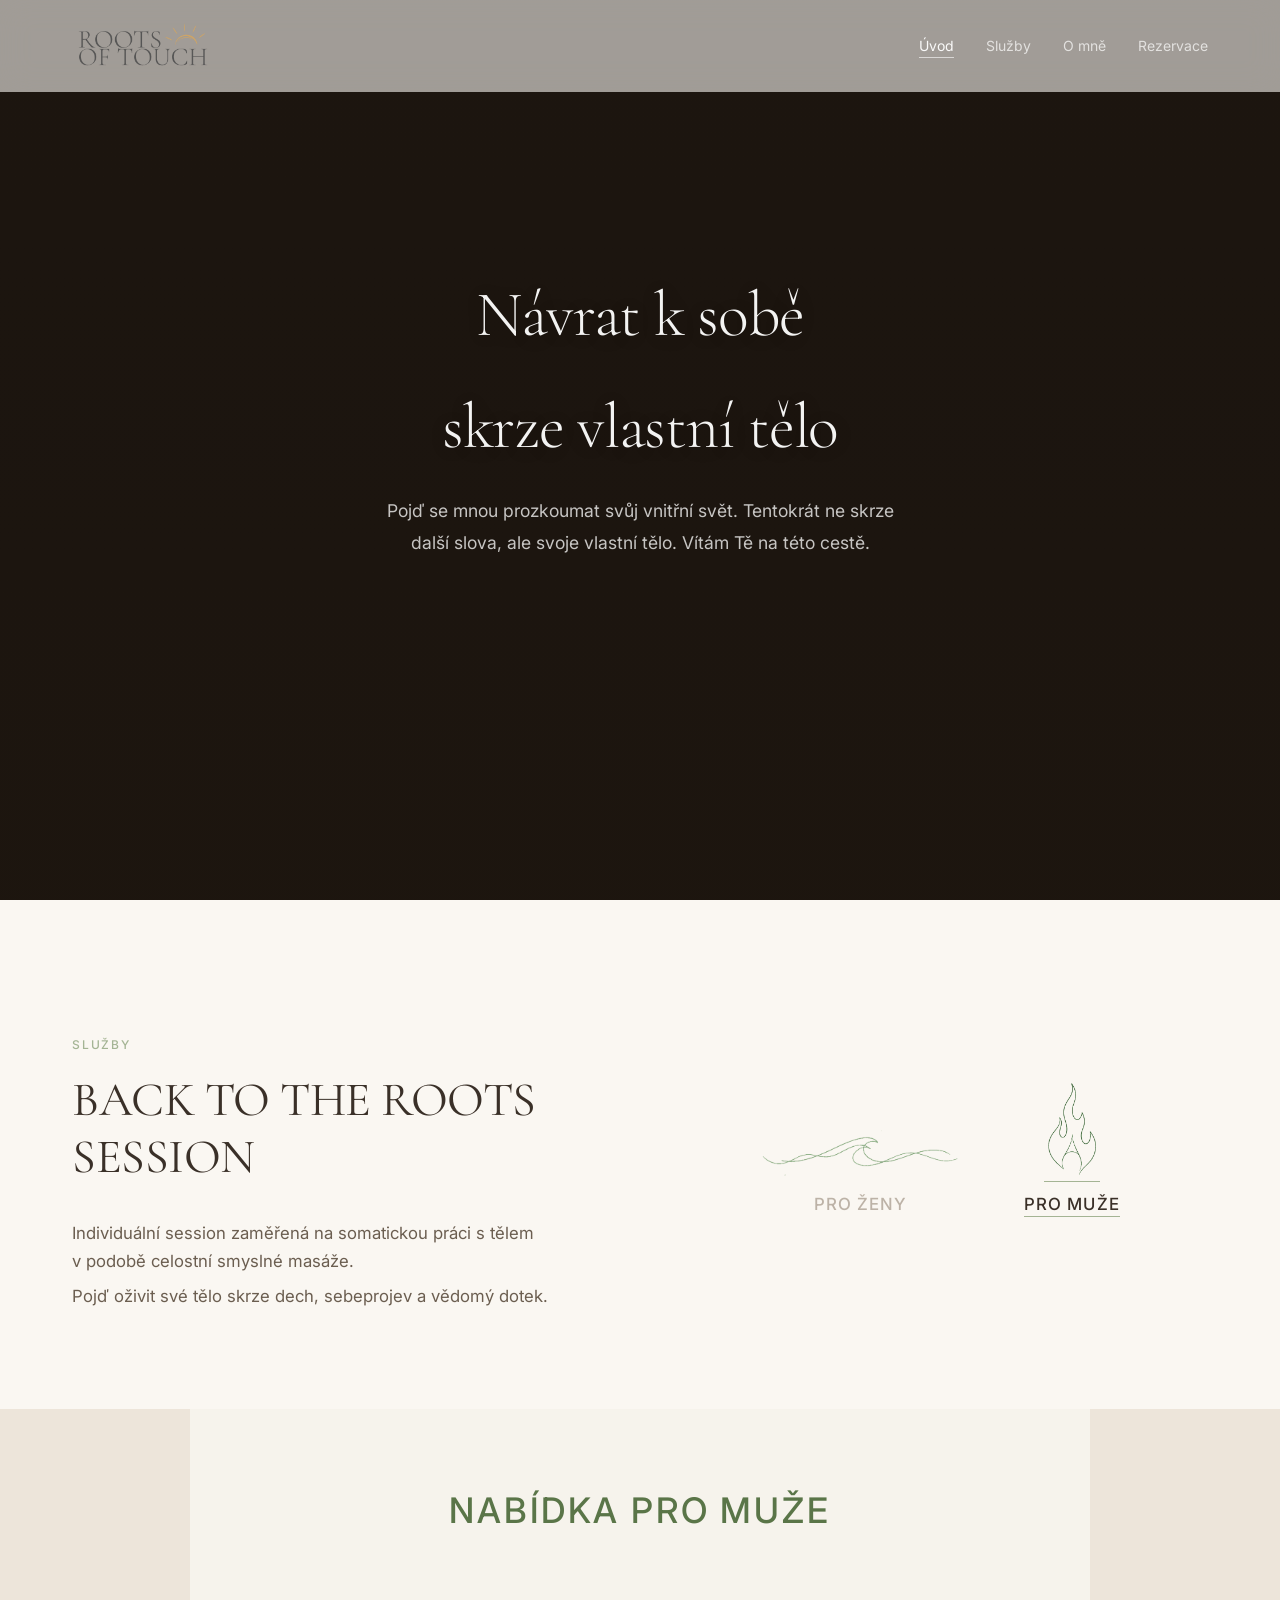
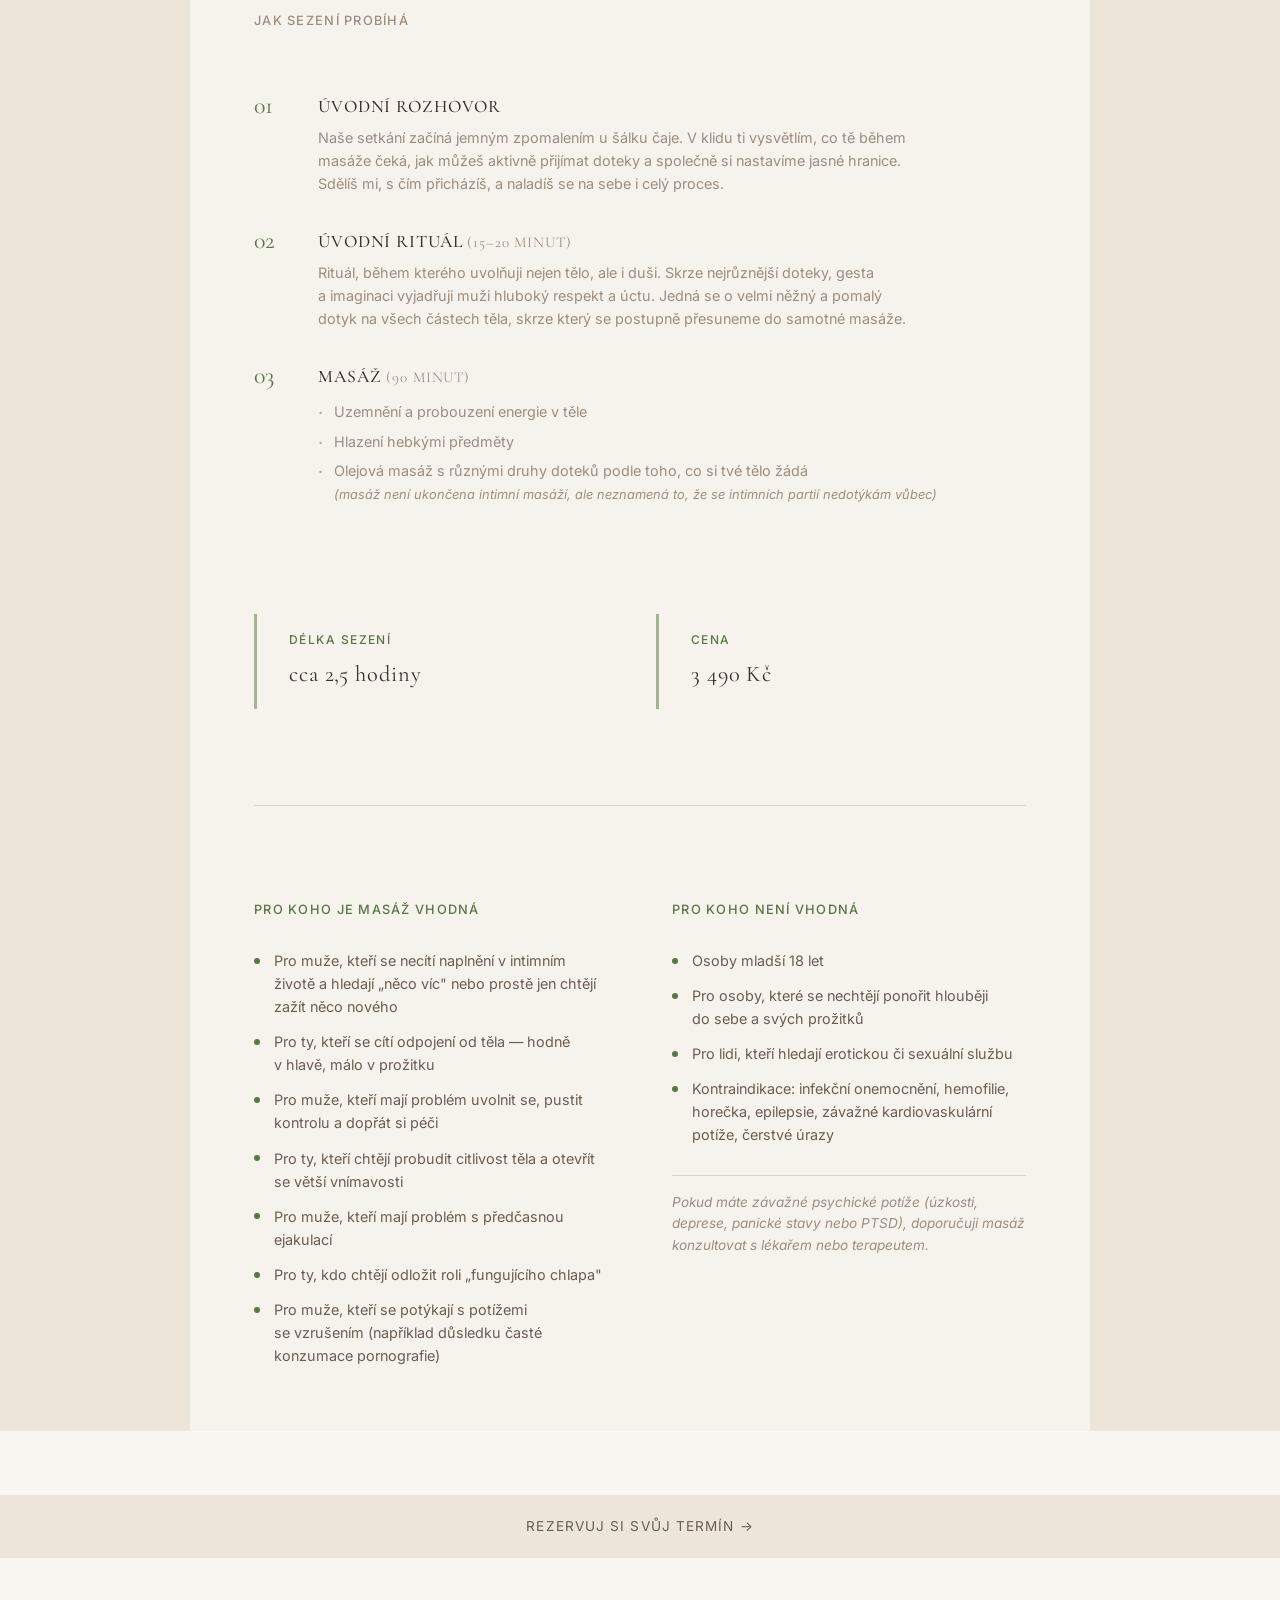
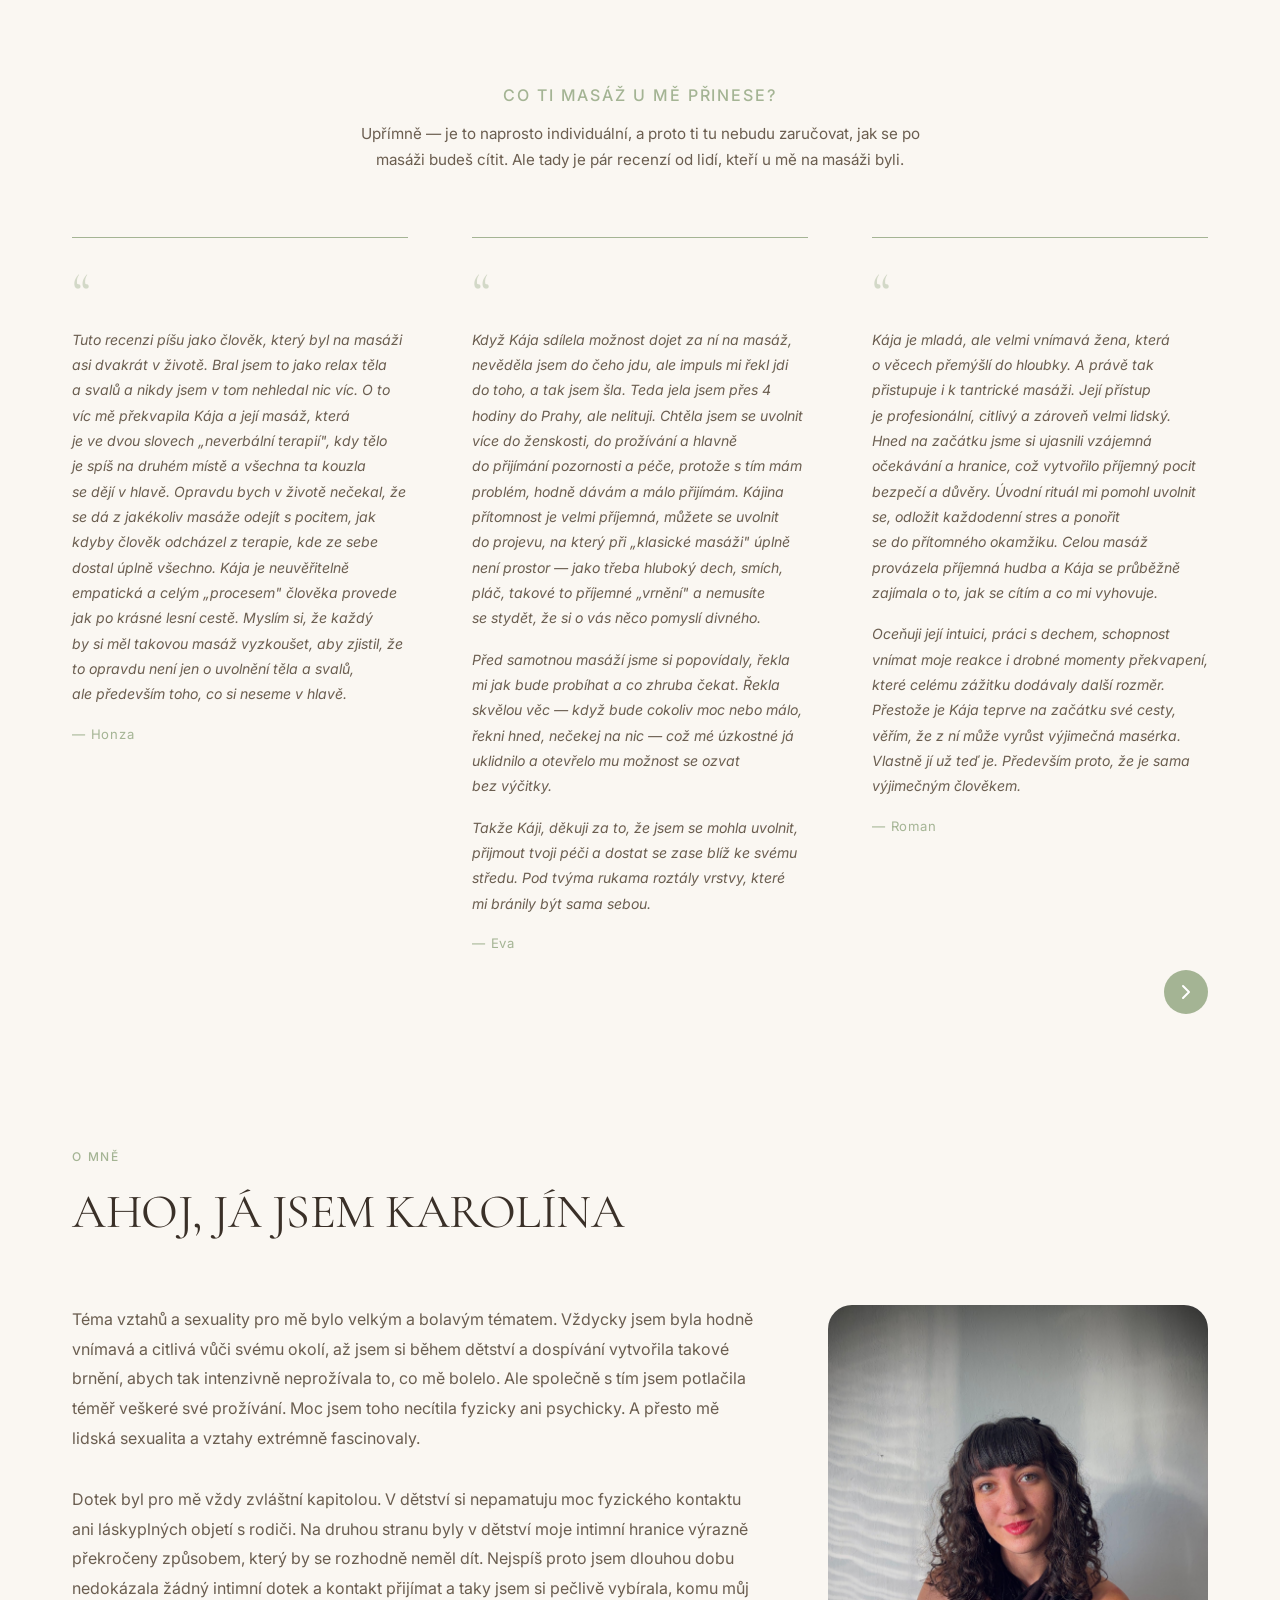
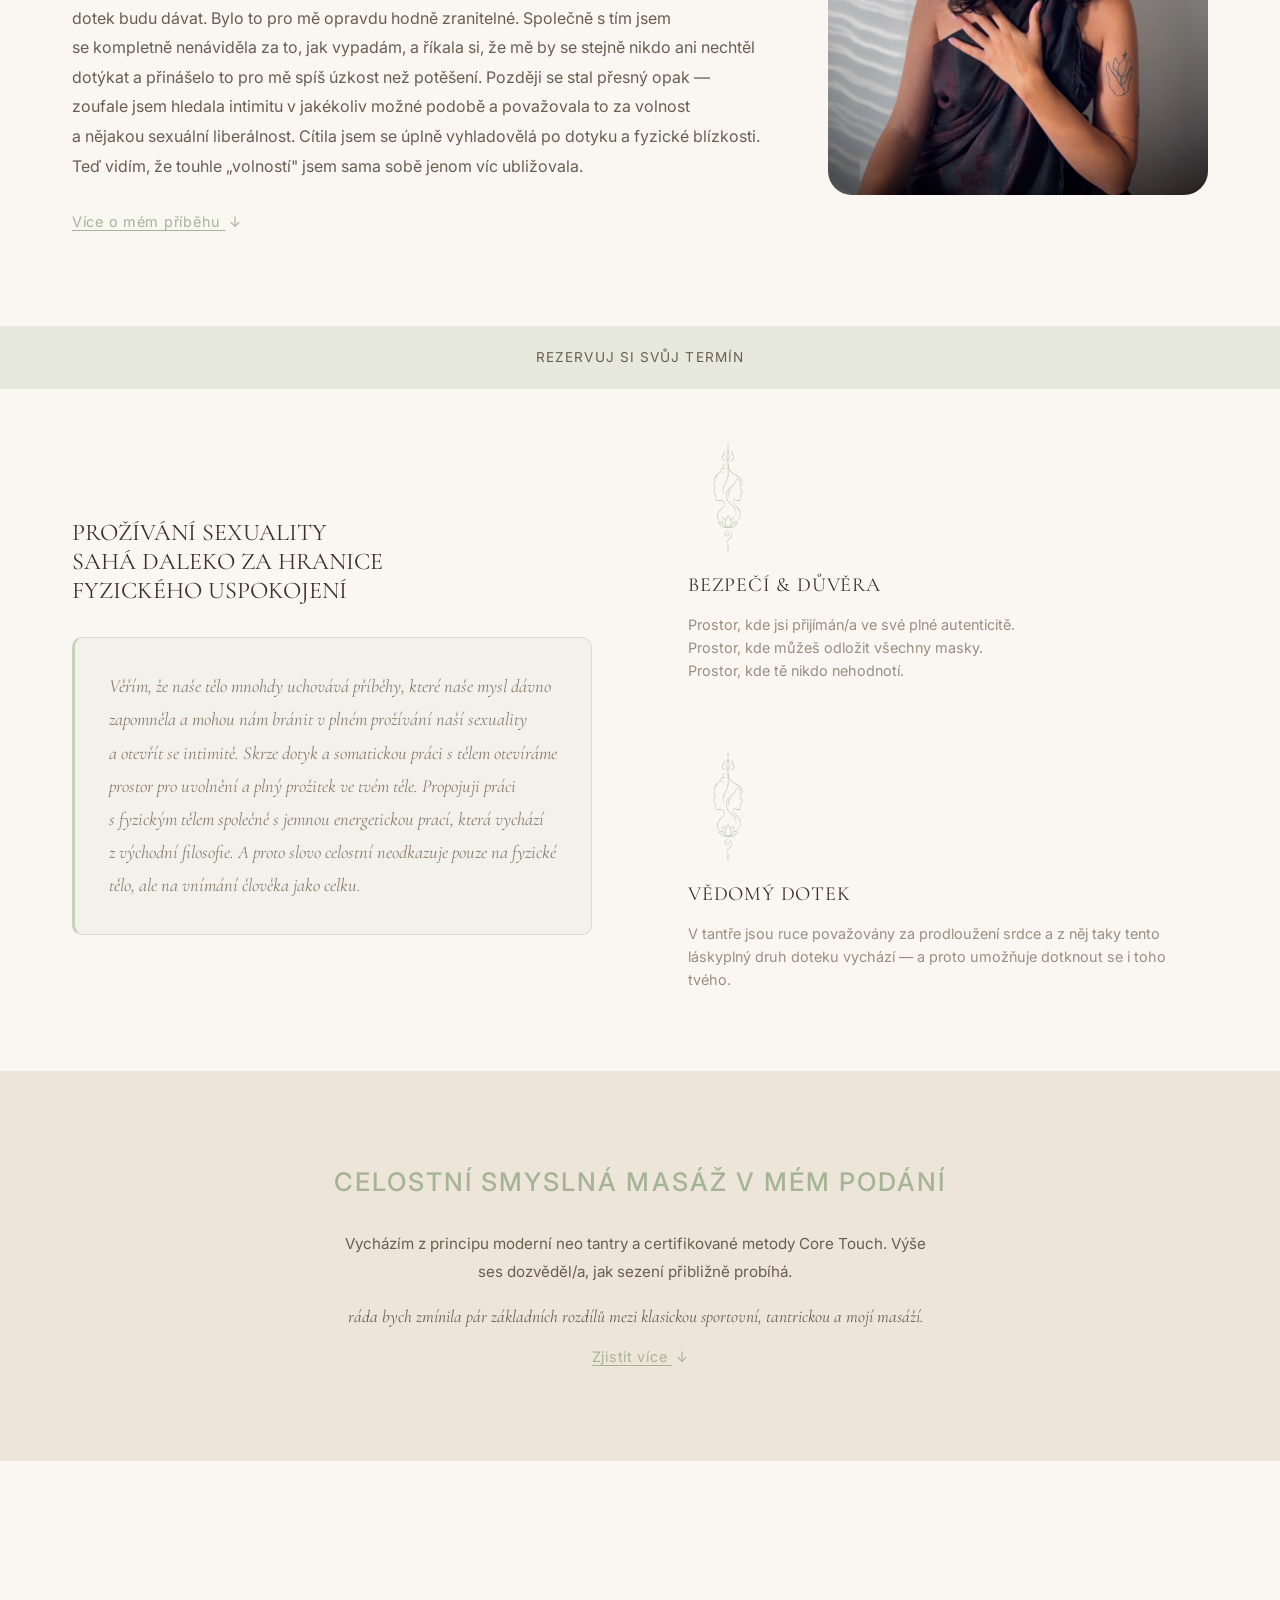
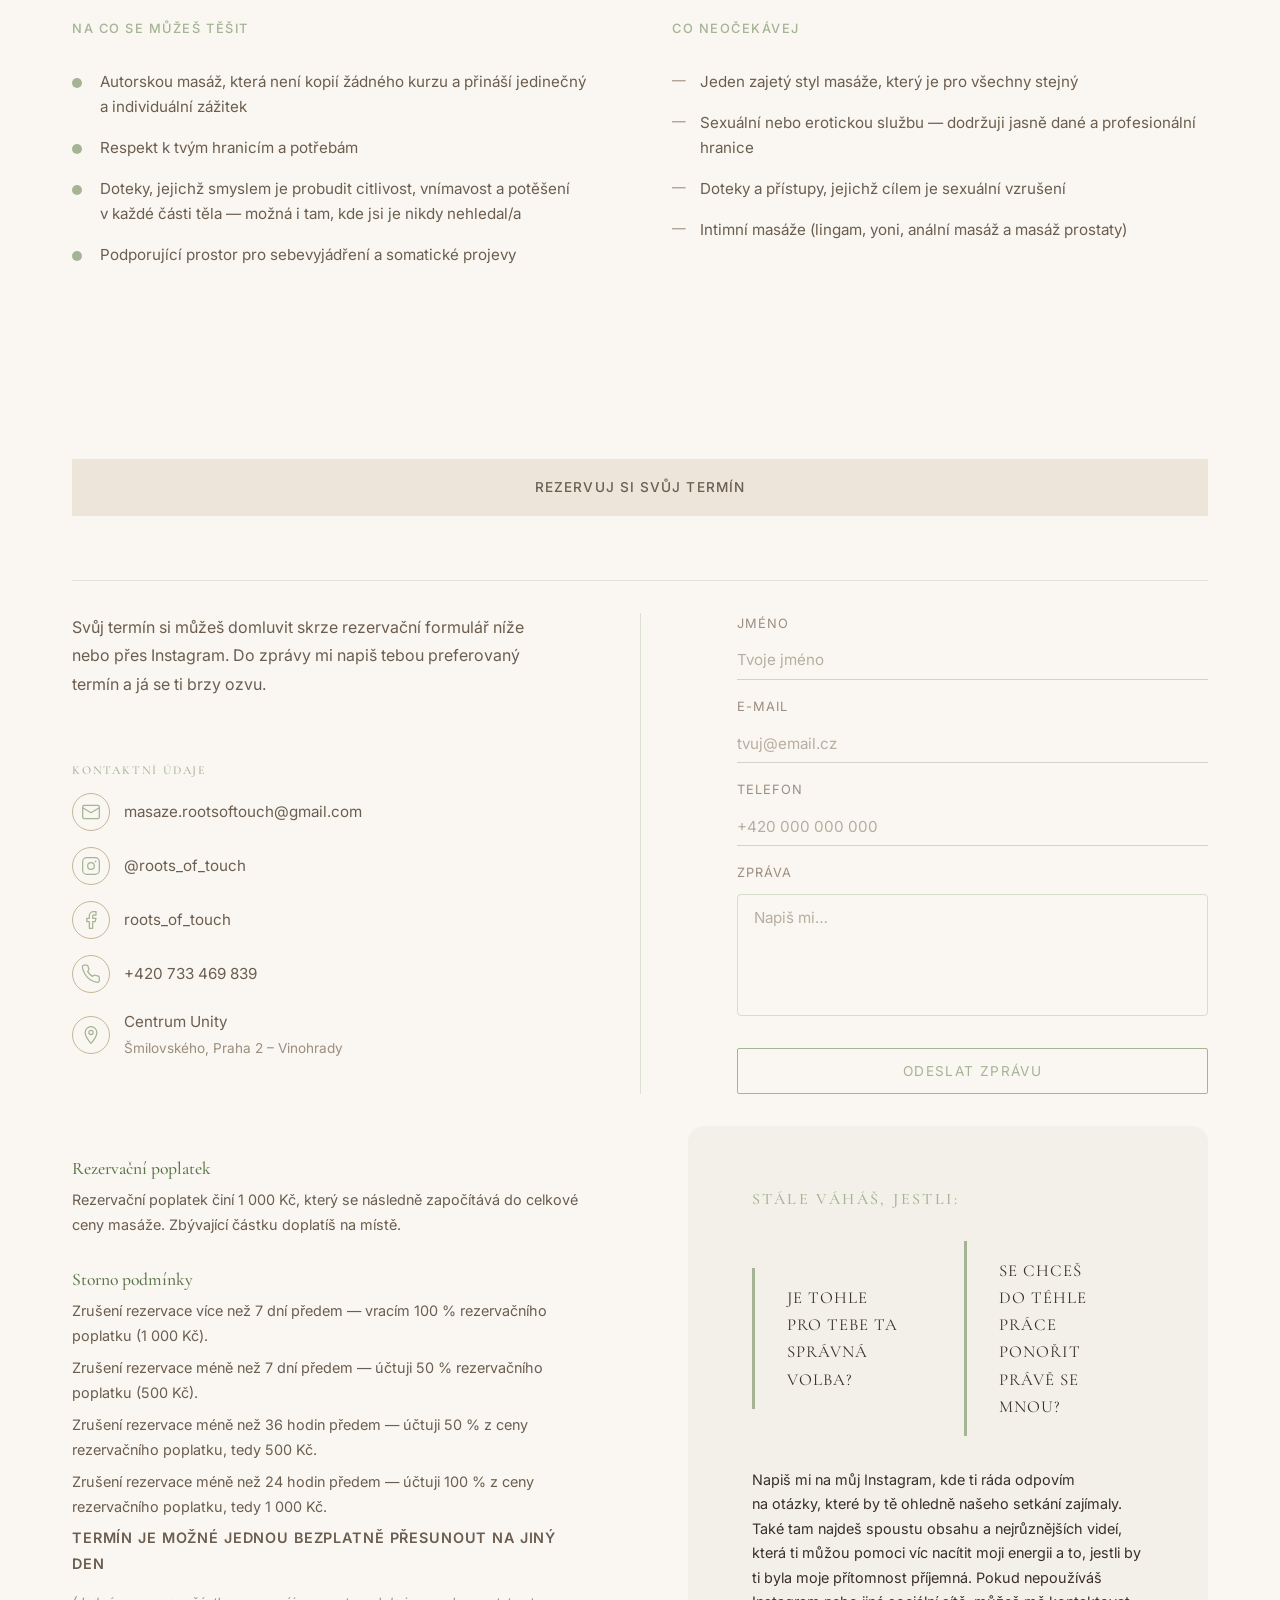
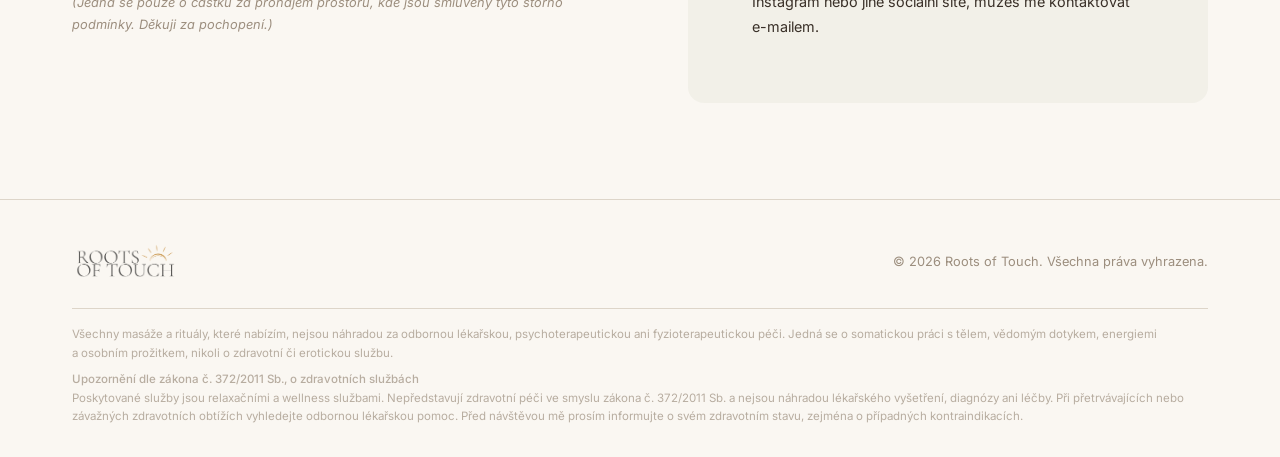
==== commit 2902d17e: "Display free reschedule policy in prominent caps text Co-Authored-By: Claude Sonnet 4.6 <noreply@ant" ====
--- a/index.html
+++ b/index.html
@@ -516,7 +516,7 @@
                     <p>Zrušení rezervace méně než&nbsp;7&nbsp;dní předem — účtuji 50&nbsp;% rezervačního poplatku (500&nbsp;Kč).</p>
                     <p>Zrušení rezervace méně než&nbsp;36&nbsp;hodin předem — účtuji 50&nbsp;% z&nbsp;ceny rezervačního poplatku, tedy 500&nbsp;Kč.</p>
                     <p>Zrušení rezervace méně než&nbsp;24&nbsp;hodin předem — účtuji 100&nbsp;% z&nbsp;ceny rezervačního poplatku, tedy 1&nbsp;000&nbsp;Kč.</p>
-                    <p class="booking-policy-note">Termín je možné jednou bezplatně přesunout na jiný den.</p>
+                    <p class="booking-policy-highlight">TERMÍN JE MOŽNÉ JEDNOU BEZPLATNĚ PŘESUNOUT NA JINÝ DEN</p>
                     <p class="booking-policy-note">(Jedná se&nbsp;pouze o&nbsp;částku za&nbsp;pronájem prostoru, kde jsou smluveny tyto storno podmínky. Děkuji za&nbsp;pochopení.)</p>
                 </div>
                 <div class="service-hesitation">
--- a/style.css
+++ b/style.css
@@ -2009,6 +2009,15 @@
     margin-top: 0.4rem;
 }
 
+.booking-policy-highlight {
+    margin-top: var(--space-sm);
+    font-family: var(--font-sans);
+    font-size: 0.85rem;
+    font-weight: 600;
+    letter-spacing: 0.06em;
+    color: var(--color-text);
+}
+
 .booking-policy-note {
     margin-top: var(--space-sm) !important;
     font-size: 0.8rem !important;
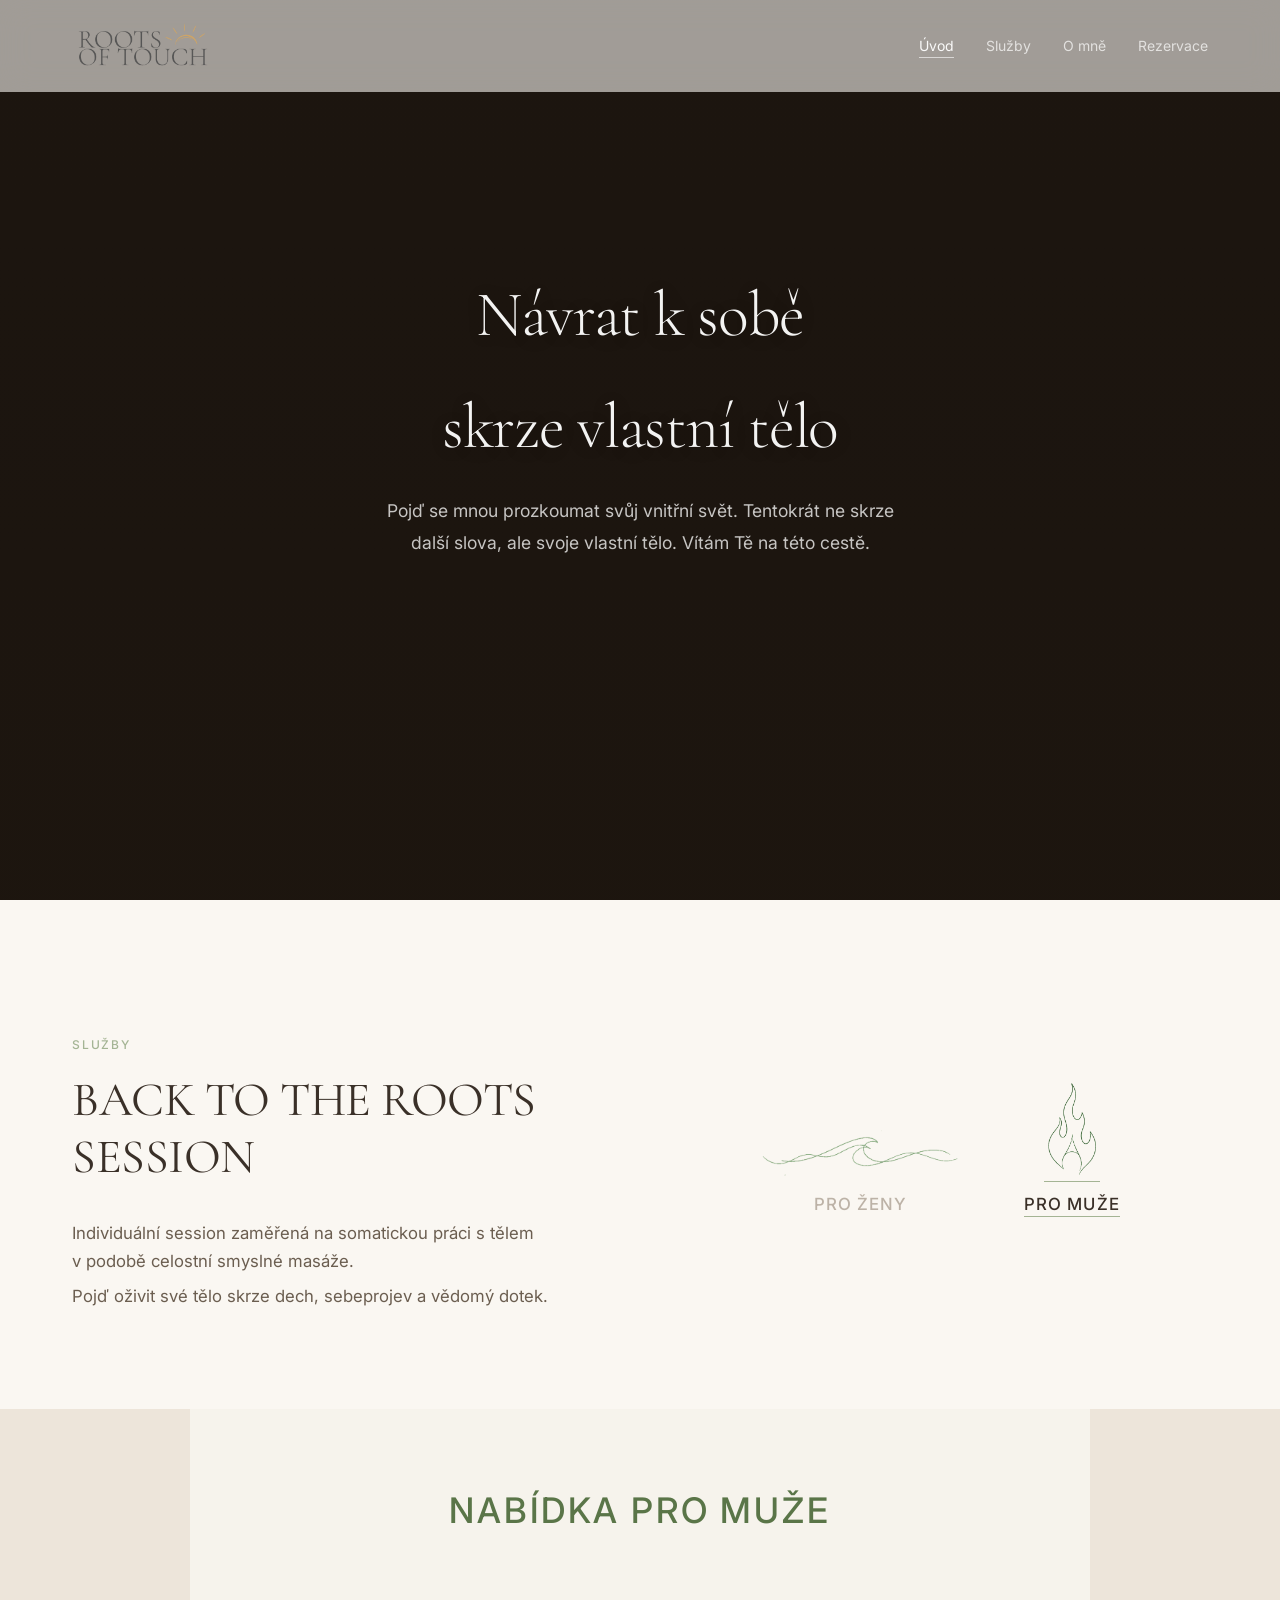
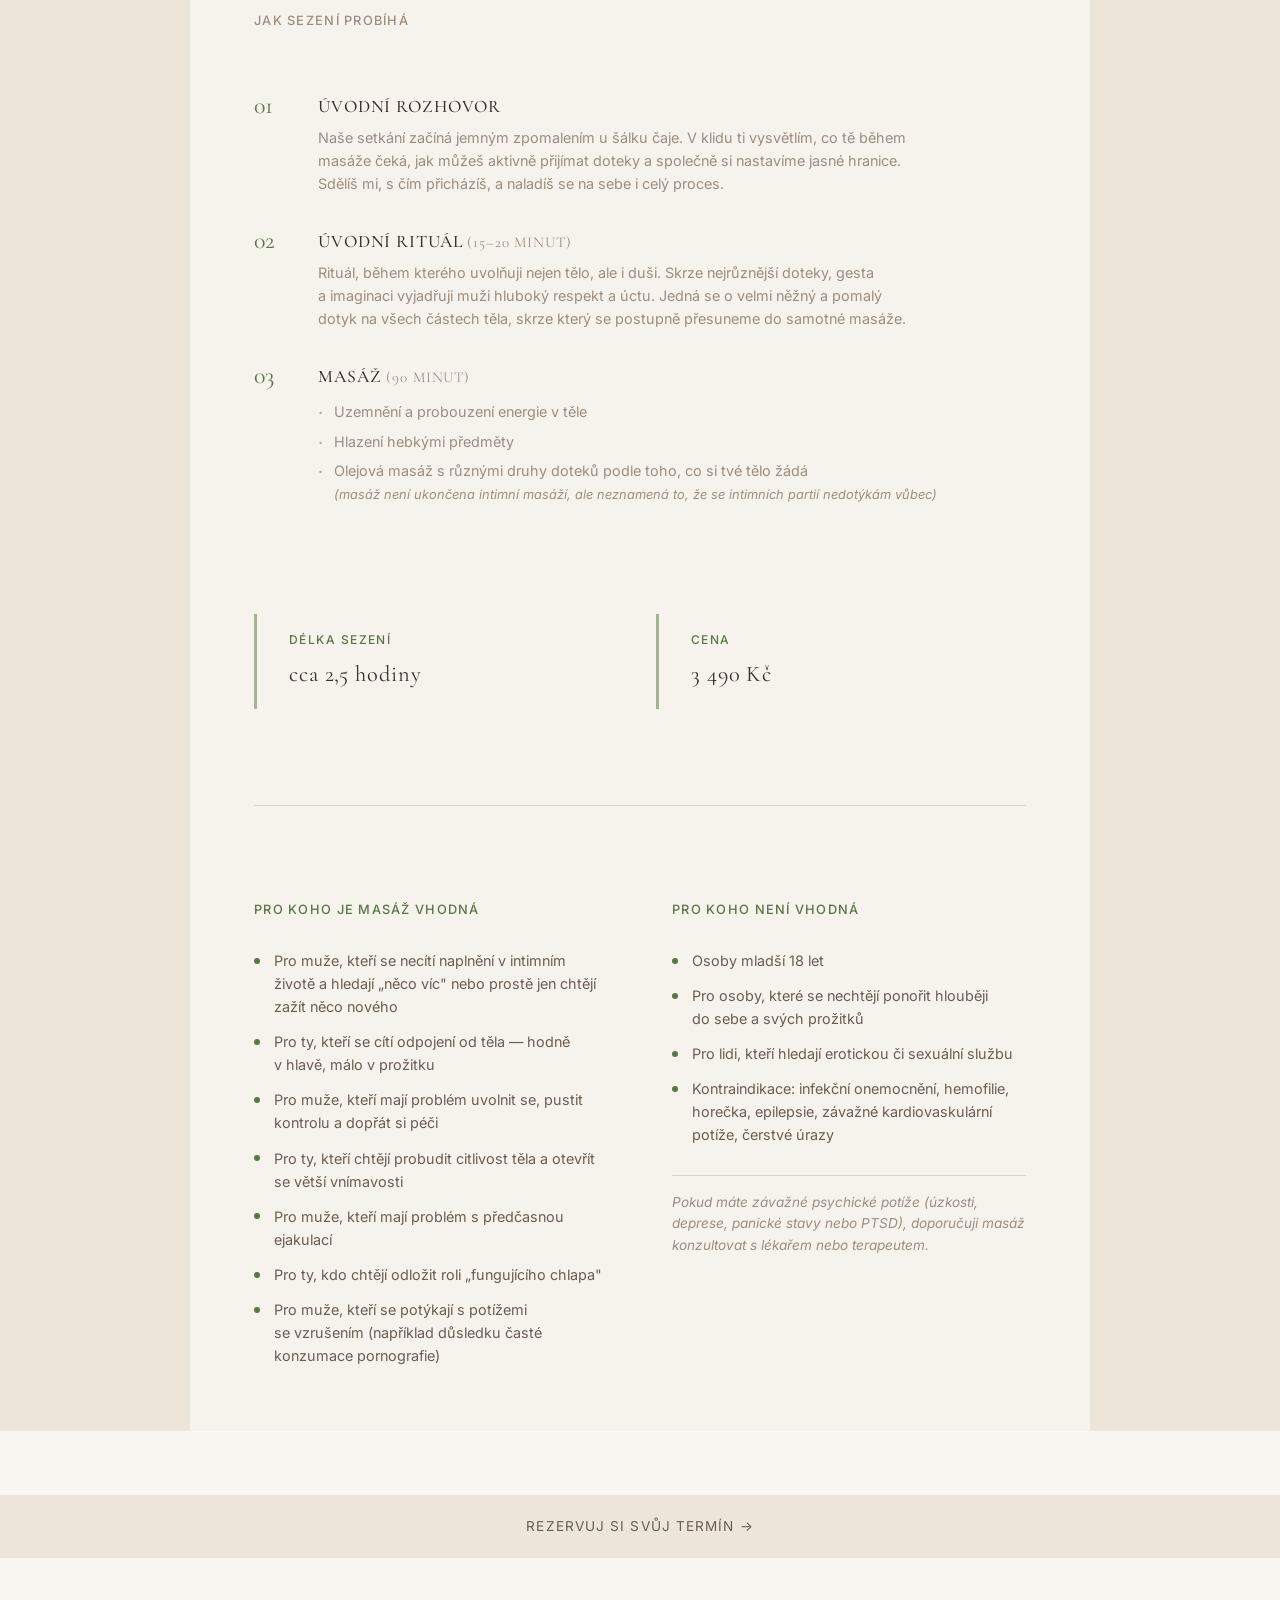
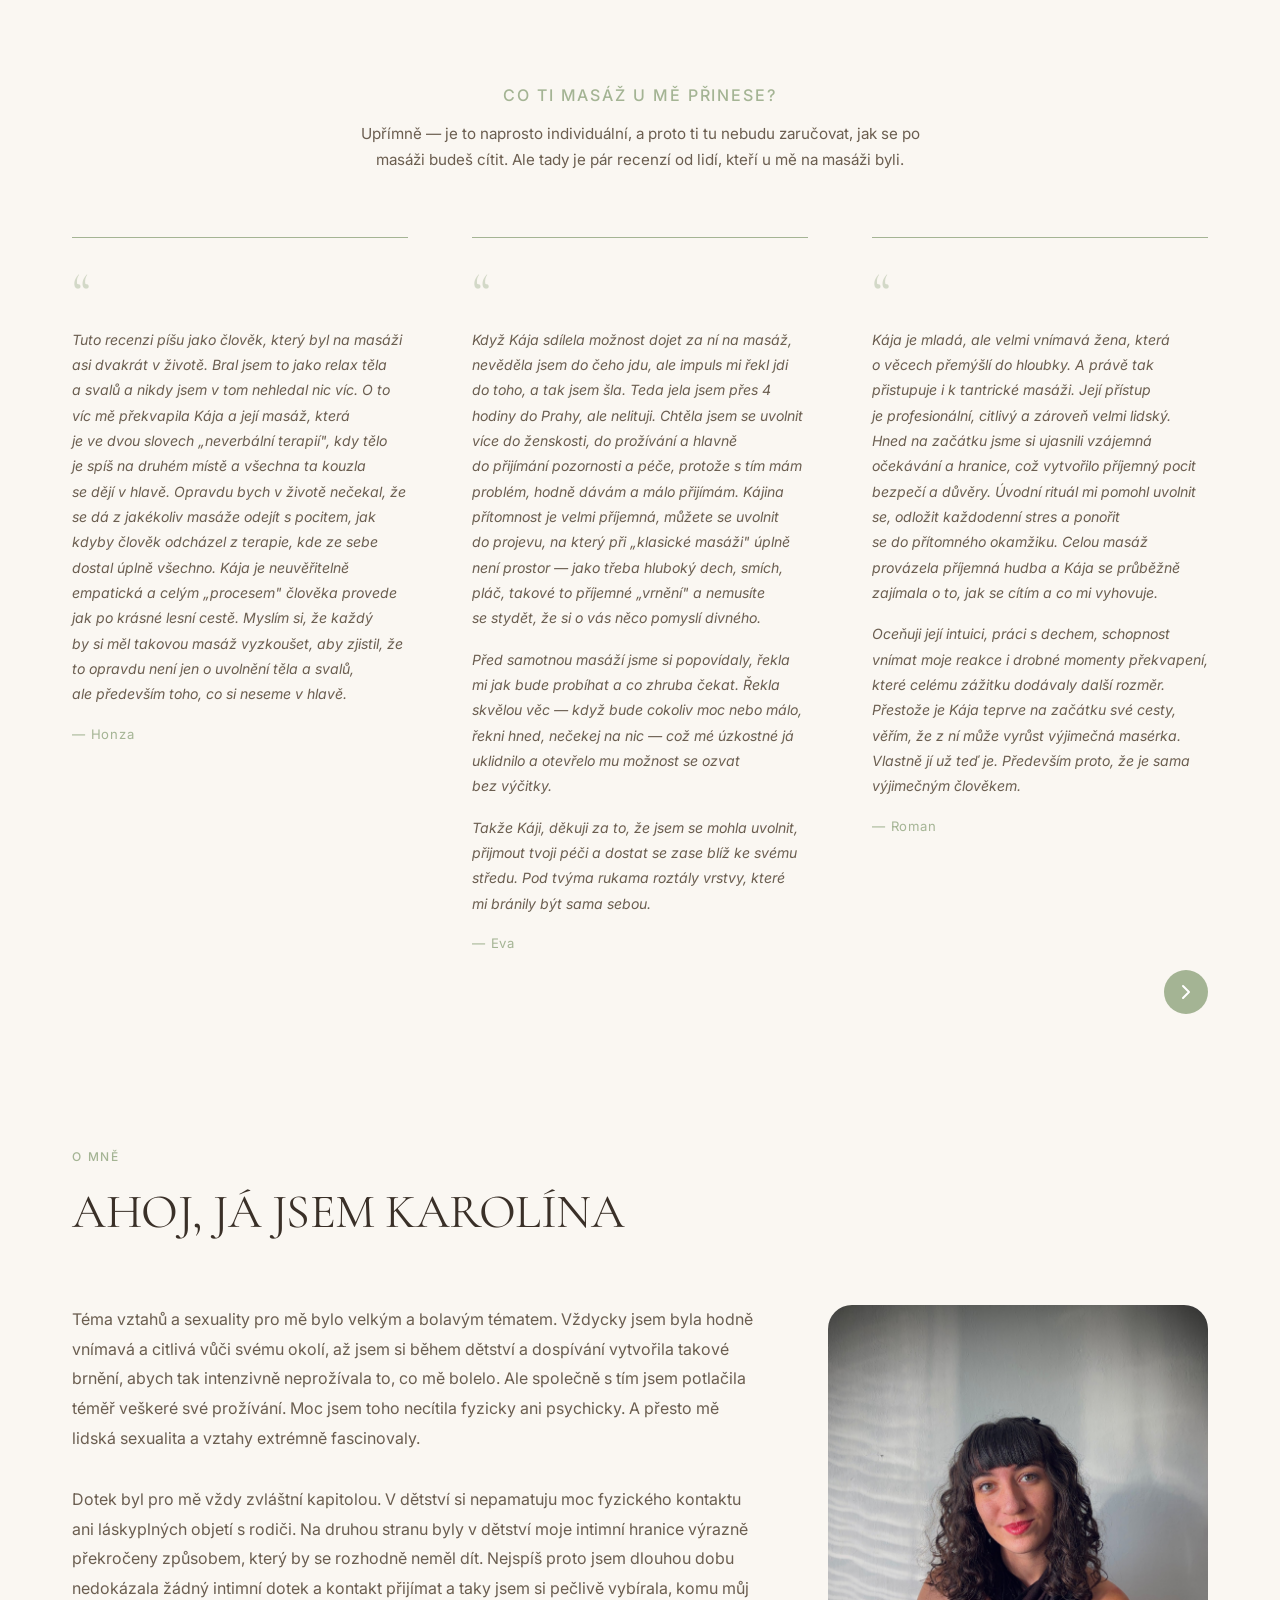
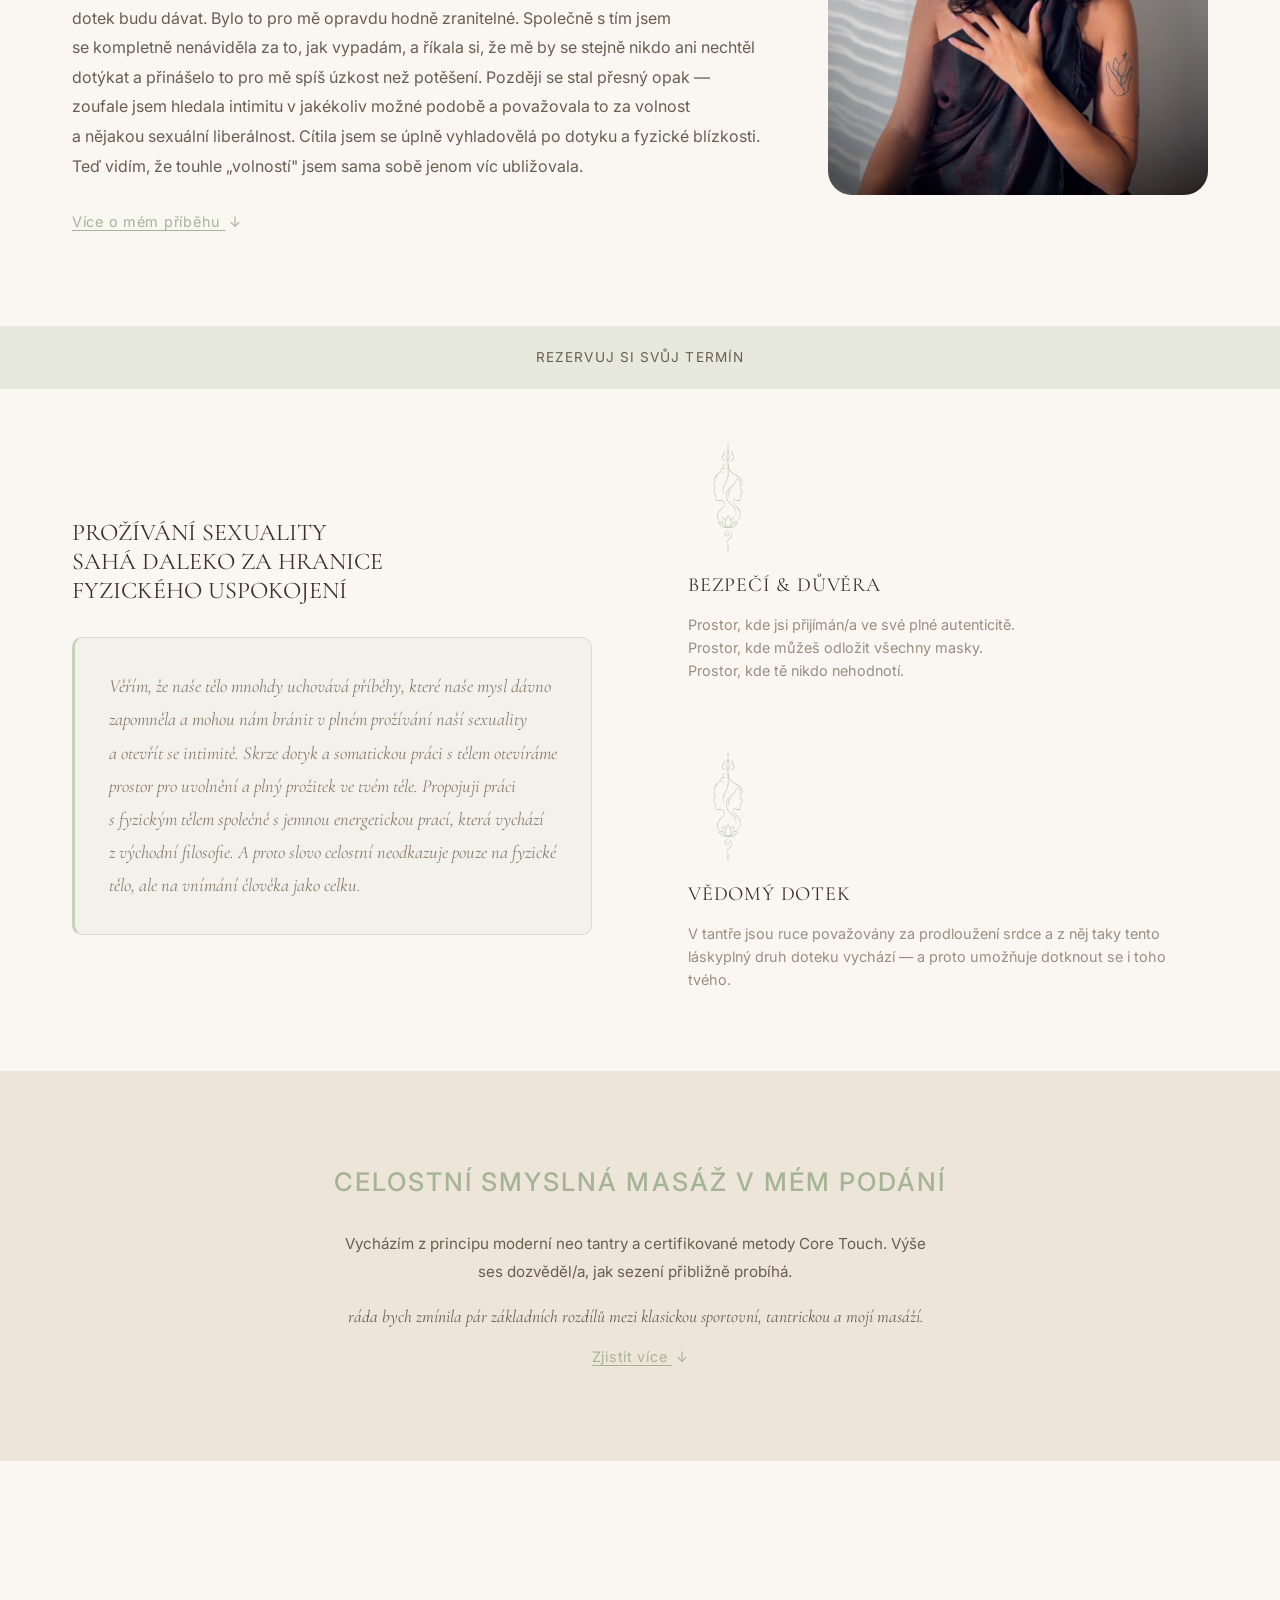
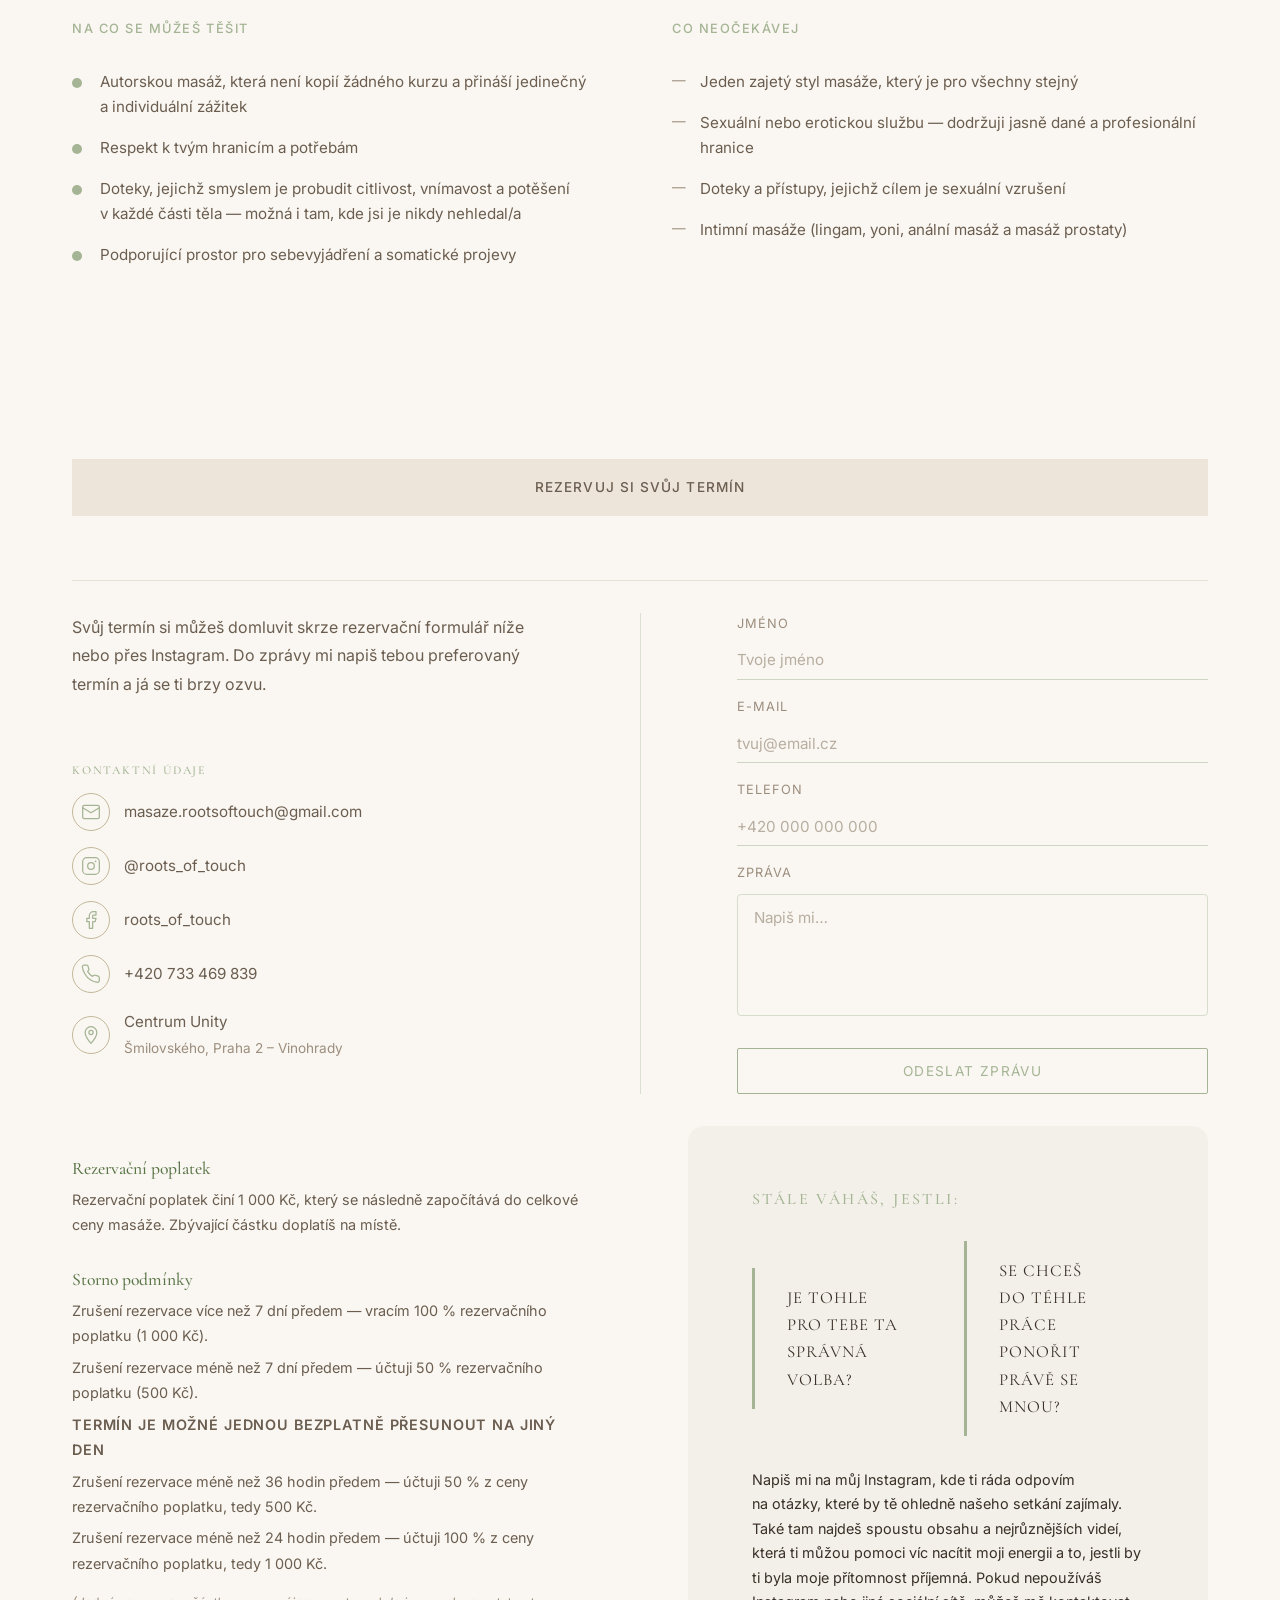
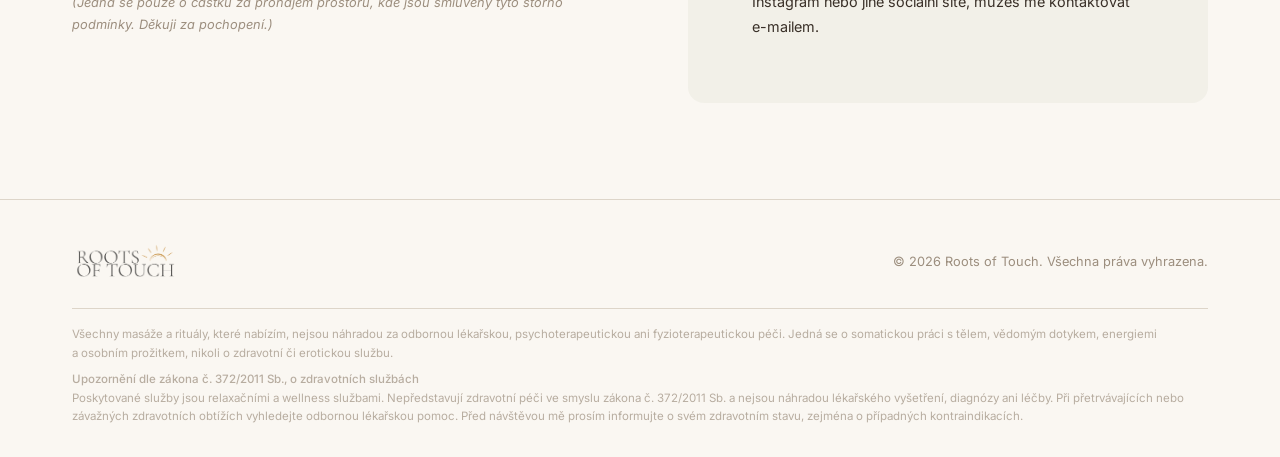
==== commit cb2cc7d6: "Move free reschedule note after 7-day cancellation rule Co-Authored-By: Claude Sonnet 4.6 <noreply@a" ====
--- a/index.html
+++ b/index.html
@@ -514,9 +514,9 @@
                     <h3 class="booking-policy-title">Storno podmínky</h3>
                     <p>Zrušení rezervace více než&nbsp;7&nbsp;dní předem — vracím 100&nbsp;% rezervačního poplatku (1&nbsp;000&nbsp;Kč).</p>
                     <p>Zrušení rezervace méně než&nbsp;7&nbsp;dní předem — účtuji 50&nbsp;% rezervačního poplatku (500&nbsp;Kč).</p>
+                    <p class="booking-policy-highlight">TERMÍN JE MOŽNÉ JEDNOU BEZPLATNĚ PŘESUNOUT NA JINÝ DEN</p>
                     <p>Zrušení rezervace méně než&nbsp;36&nbsp;hodin předem — účtuji 50&nbsp;% z&nbsp;ceny rezervačního poplatku, tedy 500&nbsp;Kč.</p>
                     <p>Zrušení rezervace méně než&nbsp;24&nbsp;hodin předem — účtuji 100&nbsp;% z&nbsp;ceny rezervačního poplatku, tedy 1&nbsp;000&nbsp;Kč.</p>
-                    <p class="booking-policy-highlight">TERMÍN JE MOŽNÉ JEDNOU BEZPLATNĚ PŘESUNOUT NA JINÝ DEN</p>
                     <p class="booking-policy-note">(Jedná se&nbsp;pouze o&nbsp;částku za&nbsp;pronájem prostoru, kde jsou smluveny tyto storno podmínky. Děkuji za&nbsp;pochopení.)</p>
                 </div>
                 <div class="service-hesitation">
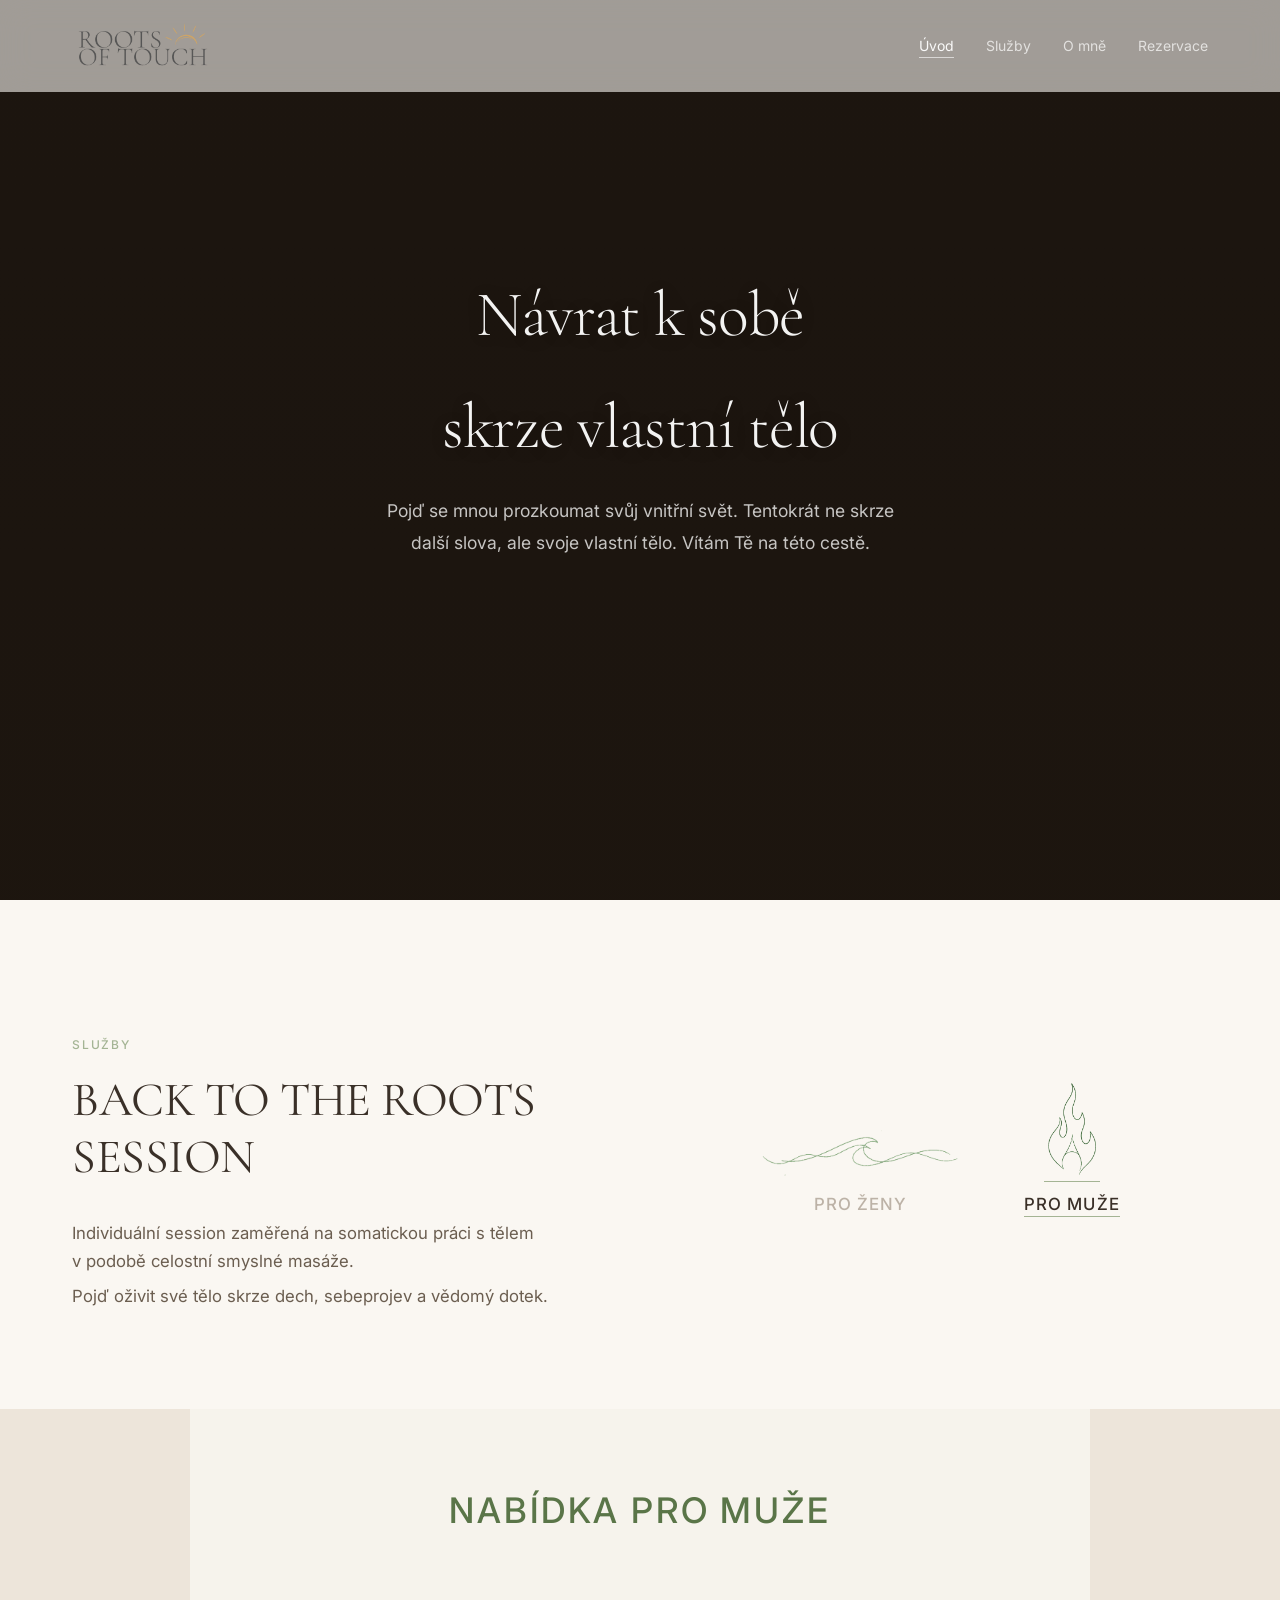
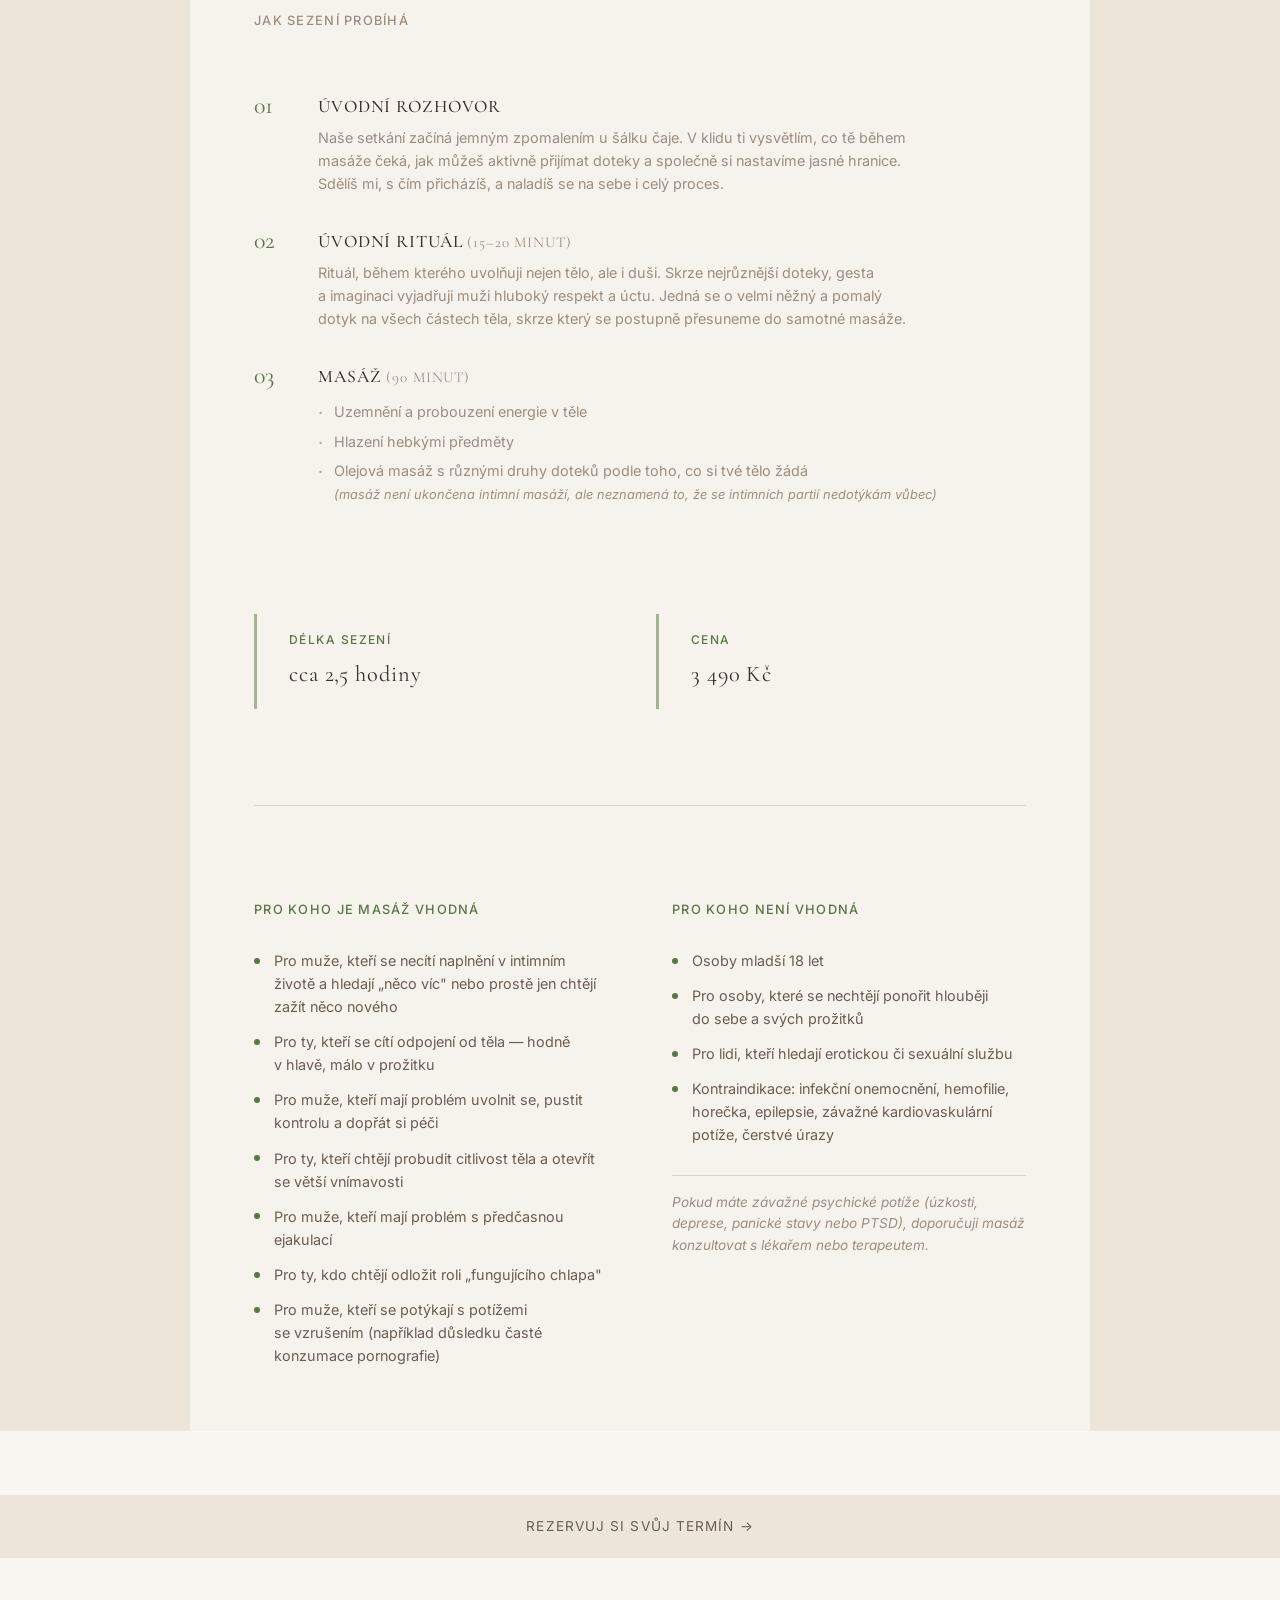
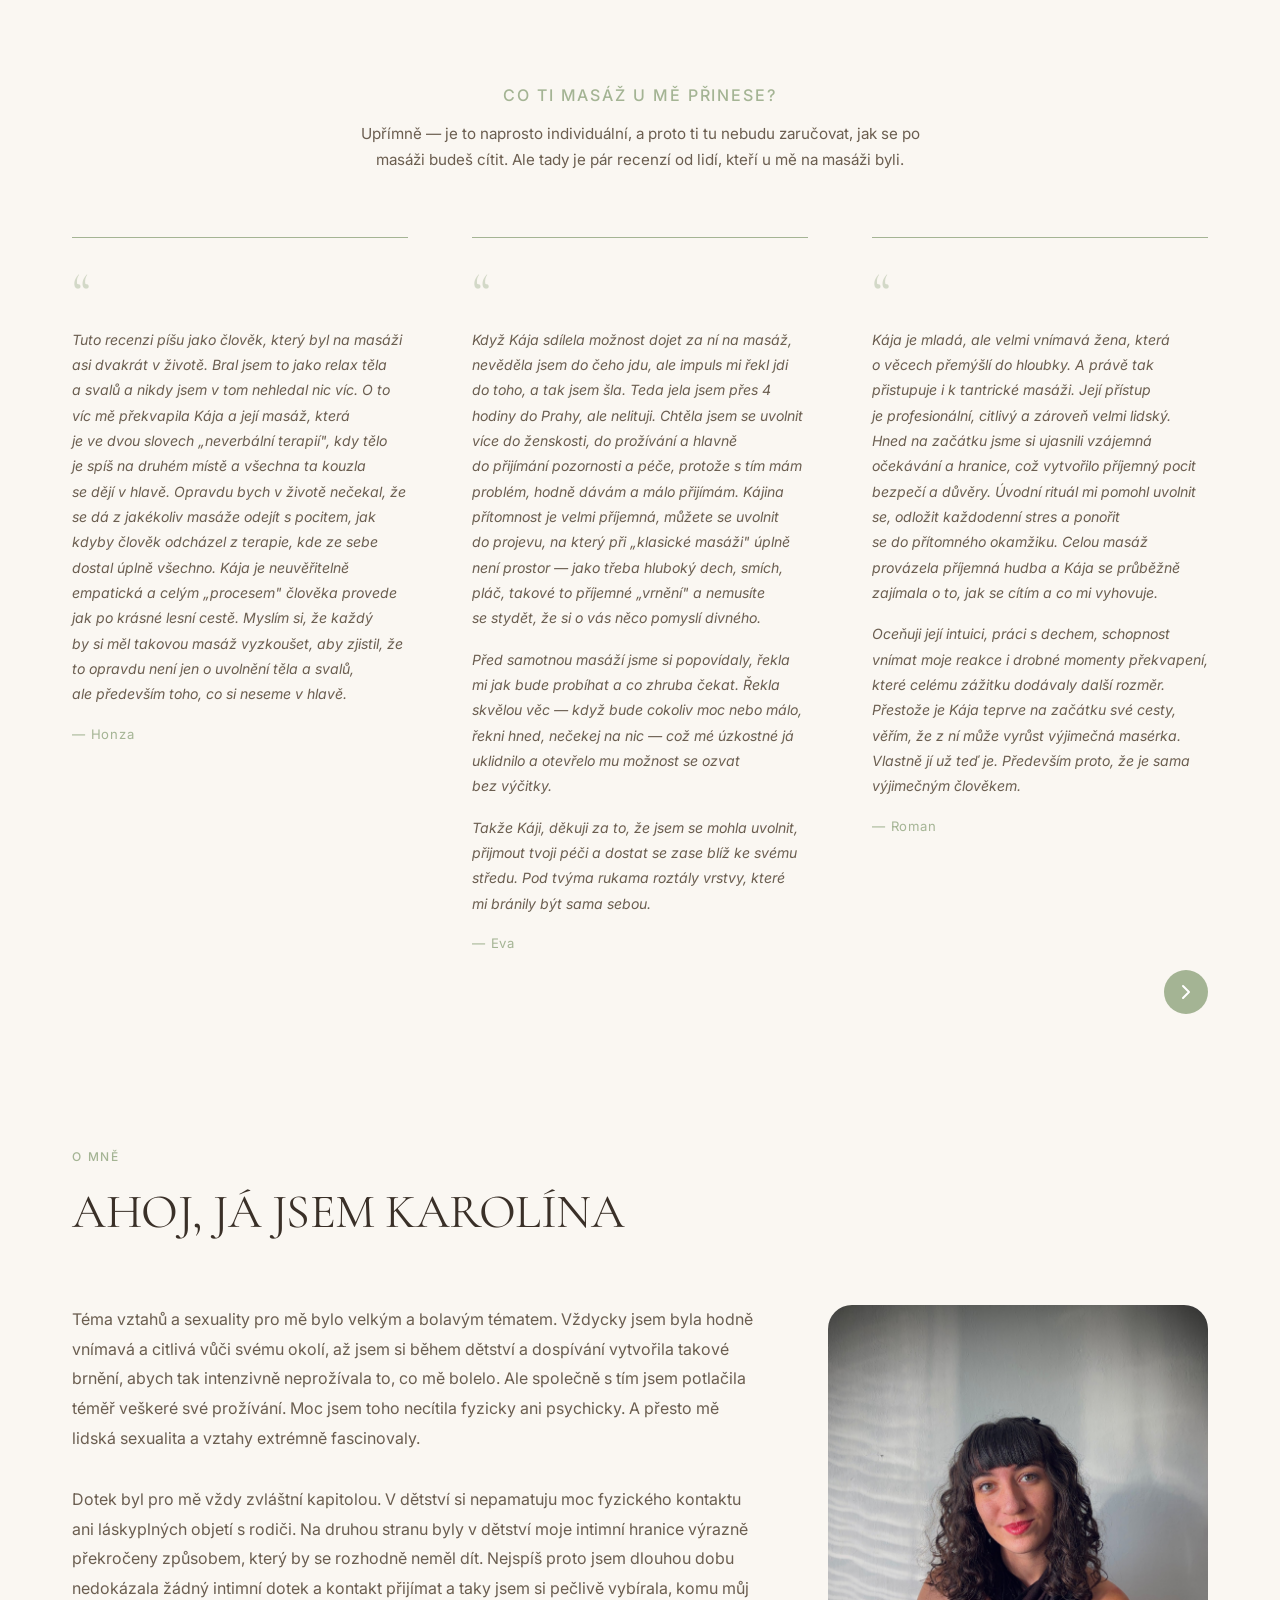
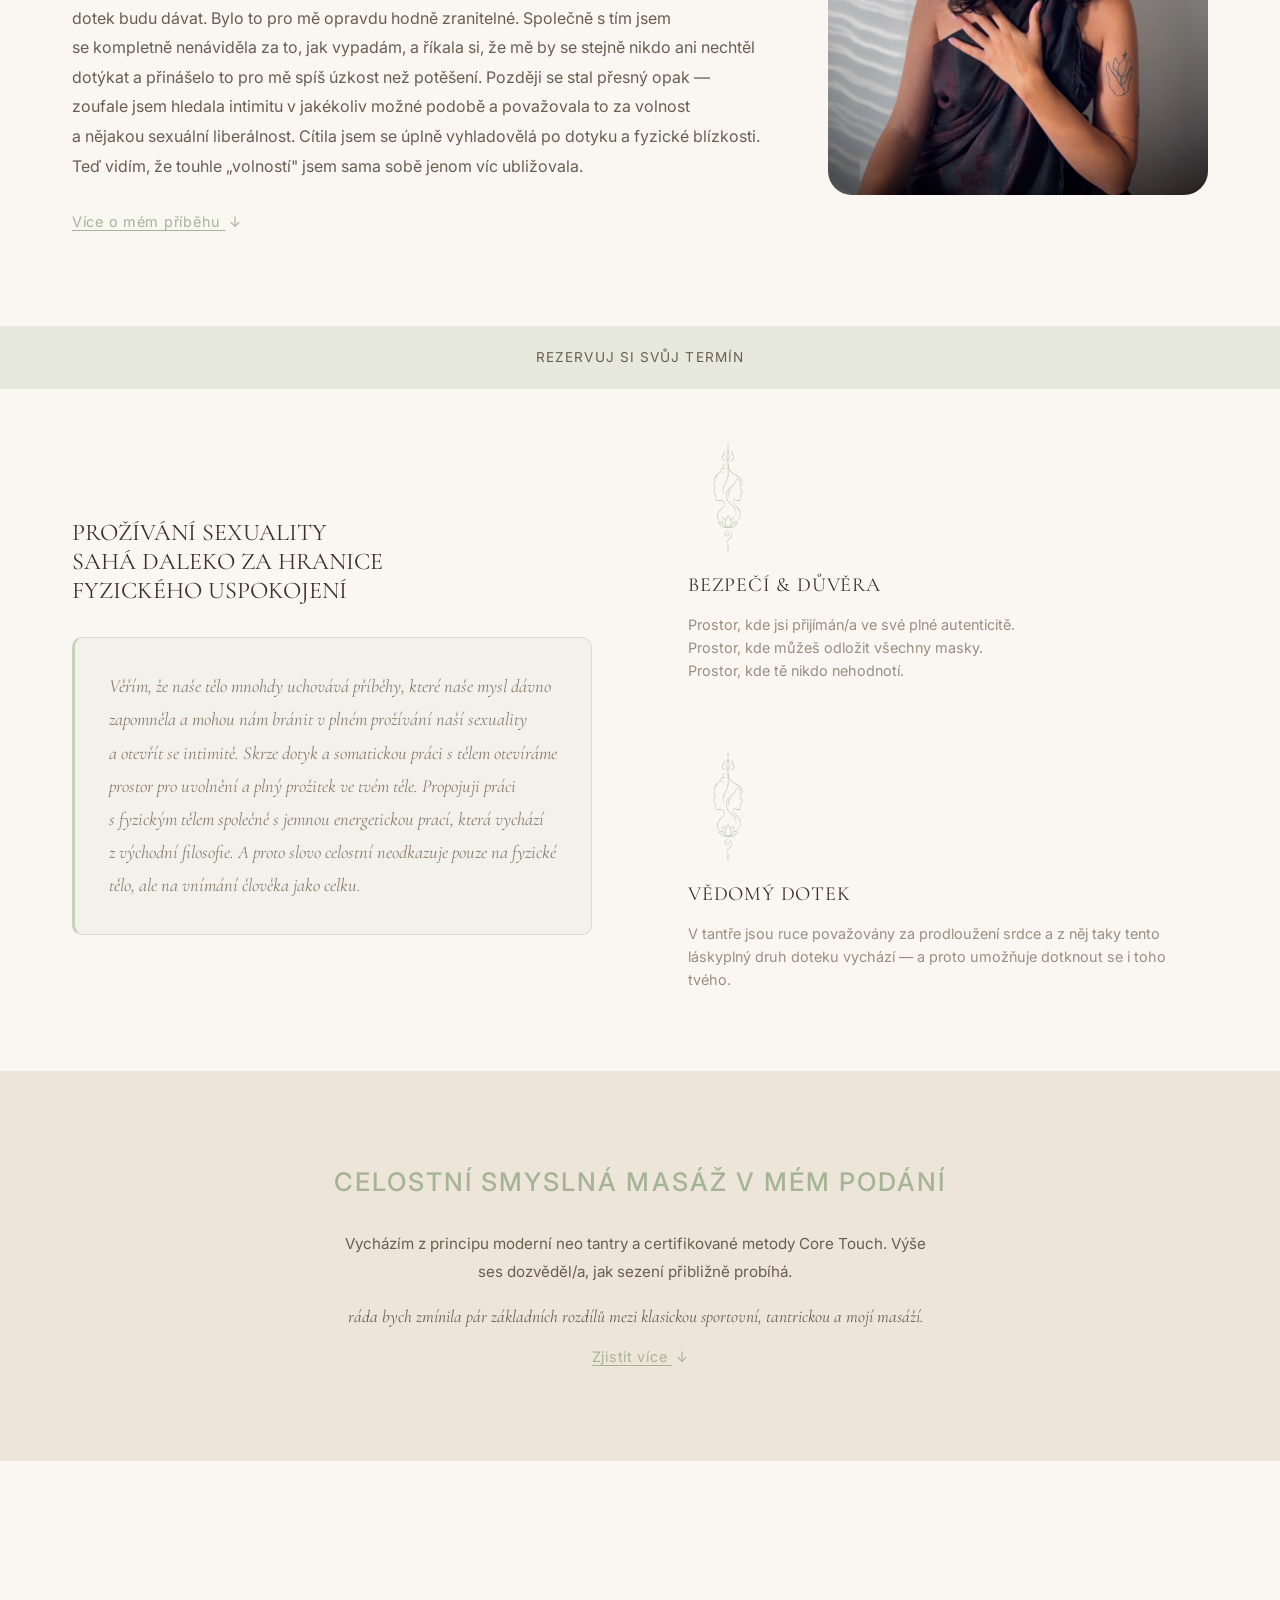
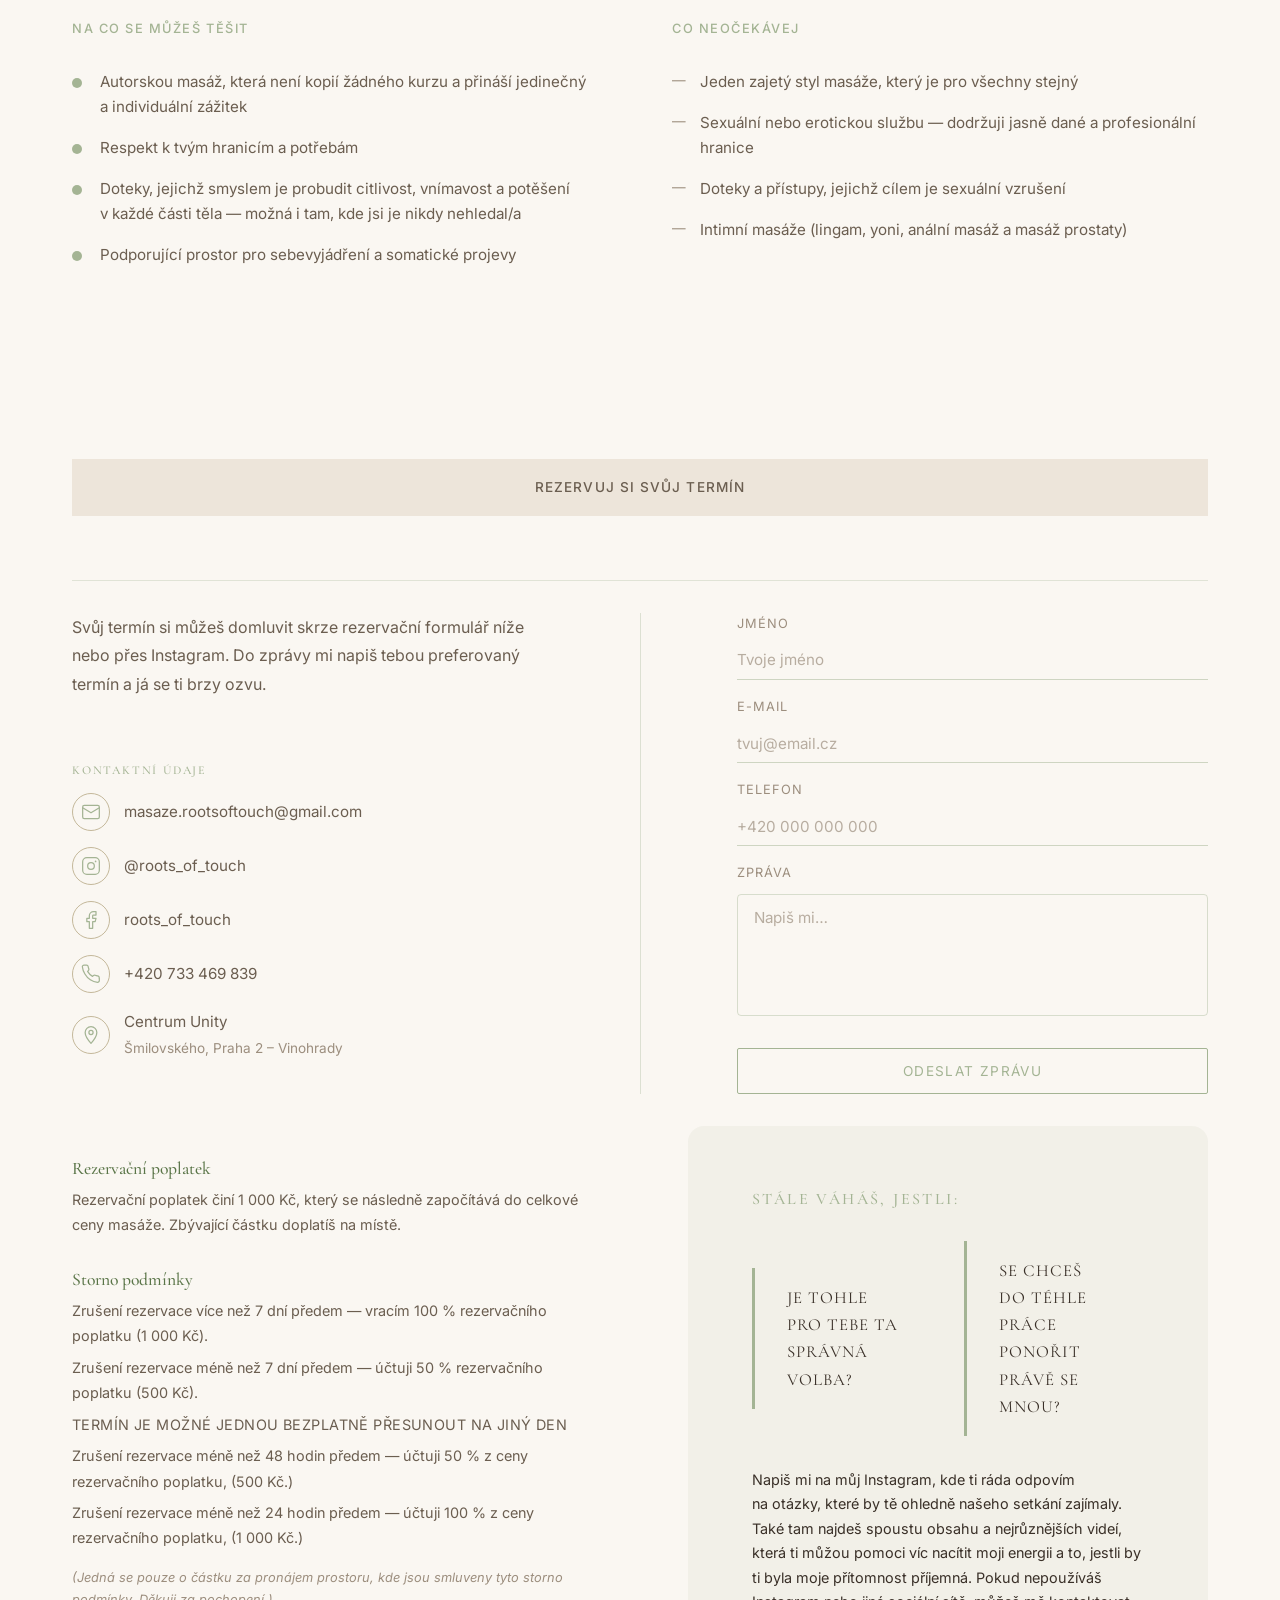
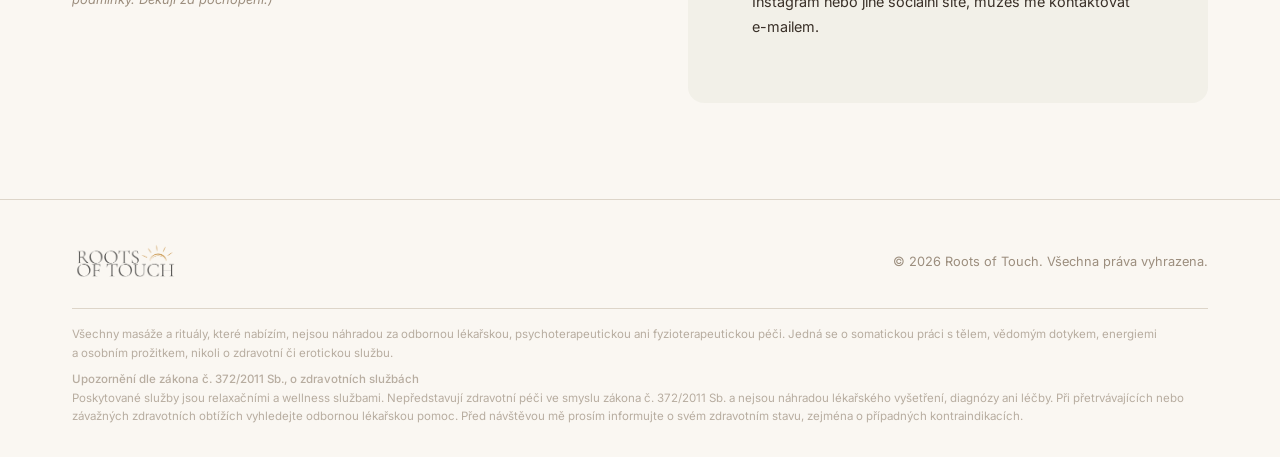
==== commit 5b65ddd0: "Update cancellation policy: 36h → 48h threshold Co-Authored-By: Claude Sonnet 4.6 <noreply@anthropic" ====
--- a/index.html
+++ b/index.html
@@ -515,8 +515,8 @@
                     <p>Zrušení rezervace více než&nbsp;7&nbsp;dní předem — vracím 100&nbsp;% rezervačního poplatku (1&nbsp;000&nbsp;Kč).</p>
                     <p>Zrušení rezervace méně než&nbsp;7&nbsp;dní předem — účtuji 50&nbsp;% rezervačního poplatku (500&nbsp;Kč).</p>
                     <p class="booking-policy-highlight">TERMÍN JE MOŽNÉ JEDNOU BEZPLATNĚ PŘESUNOUT NA JINÝ DEN</p>
-                    <p>Zrušení rezervace méně než&nbsp;36&nbsp;hodin předem — účtuji 50&nbsp;% z&nbsp;ceny rezervačního poplatku, tedy 500&nbsp;Kč.</p>
-                    <p>Zrušení rezervace méně než&nbsp;24&nbsp;hodin předem — účtuji 100&nbsp;% z&nbsp;ceny rezervačního poplatku, tedy 1&nbsp;000&nbsp;Kč.</p>
+                    <p>Zrušení rezervace méně než&nbsp;48&nbsp;hodin předem — účtuji 50&nbsp;% z&nbsp;ceny rezervačního poplatku, (500&nbsp;Kč.)</p>
+                    <p>Zrušení rezervace méně než&nbsp;24&nbsp;hodin předem — účtuji 100&nbsp;% z&nbsp;ceny rezervačního poplatku, (1&nbsp;000&nbsp;Kč.)</p>
                     <p class="booking-policy-note">(Jedná se&nbsp;pouze o&nbsp;částku za&nbsp;pronájem prostoru, kde jsou smluveny tyto storno podmínky. Děkuji za&nbsp;pochopení.)</p>
                 </div>
                 <div class="service-hesitation">
--- a/style.css
+++ b/style.css
@@ -2011,11 +2011,10 @@
 
 .booking-policy-highlight {
     margin-top: var(--space-sm);
-    font-family: var(--font-sans);
     font-size: 0.85rem;
-    font-weight: 600;
-    letter-spacing: 0.06em;
-    color: var(--color-text);
+    font-weight: 400;
+    letter-spacing: 0.03em;
+    color: var(--color-text-soft);
 }
 
 .booking-policy-note {
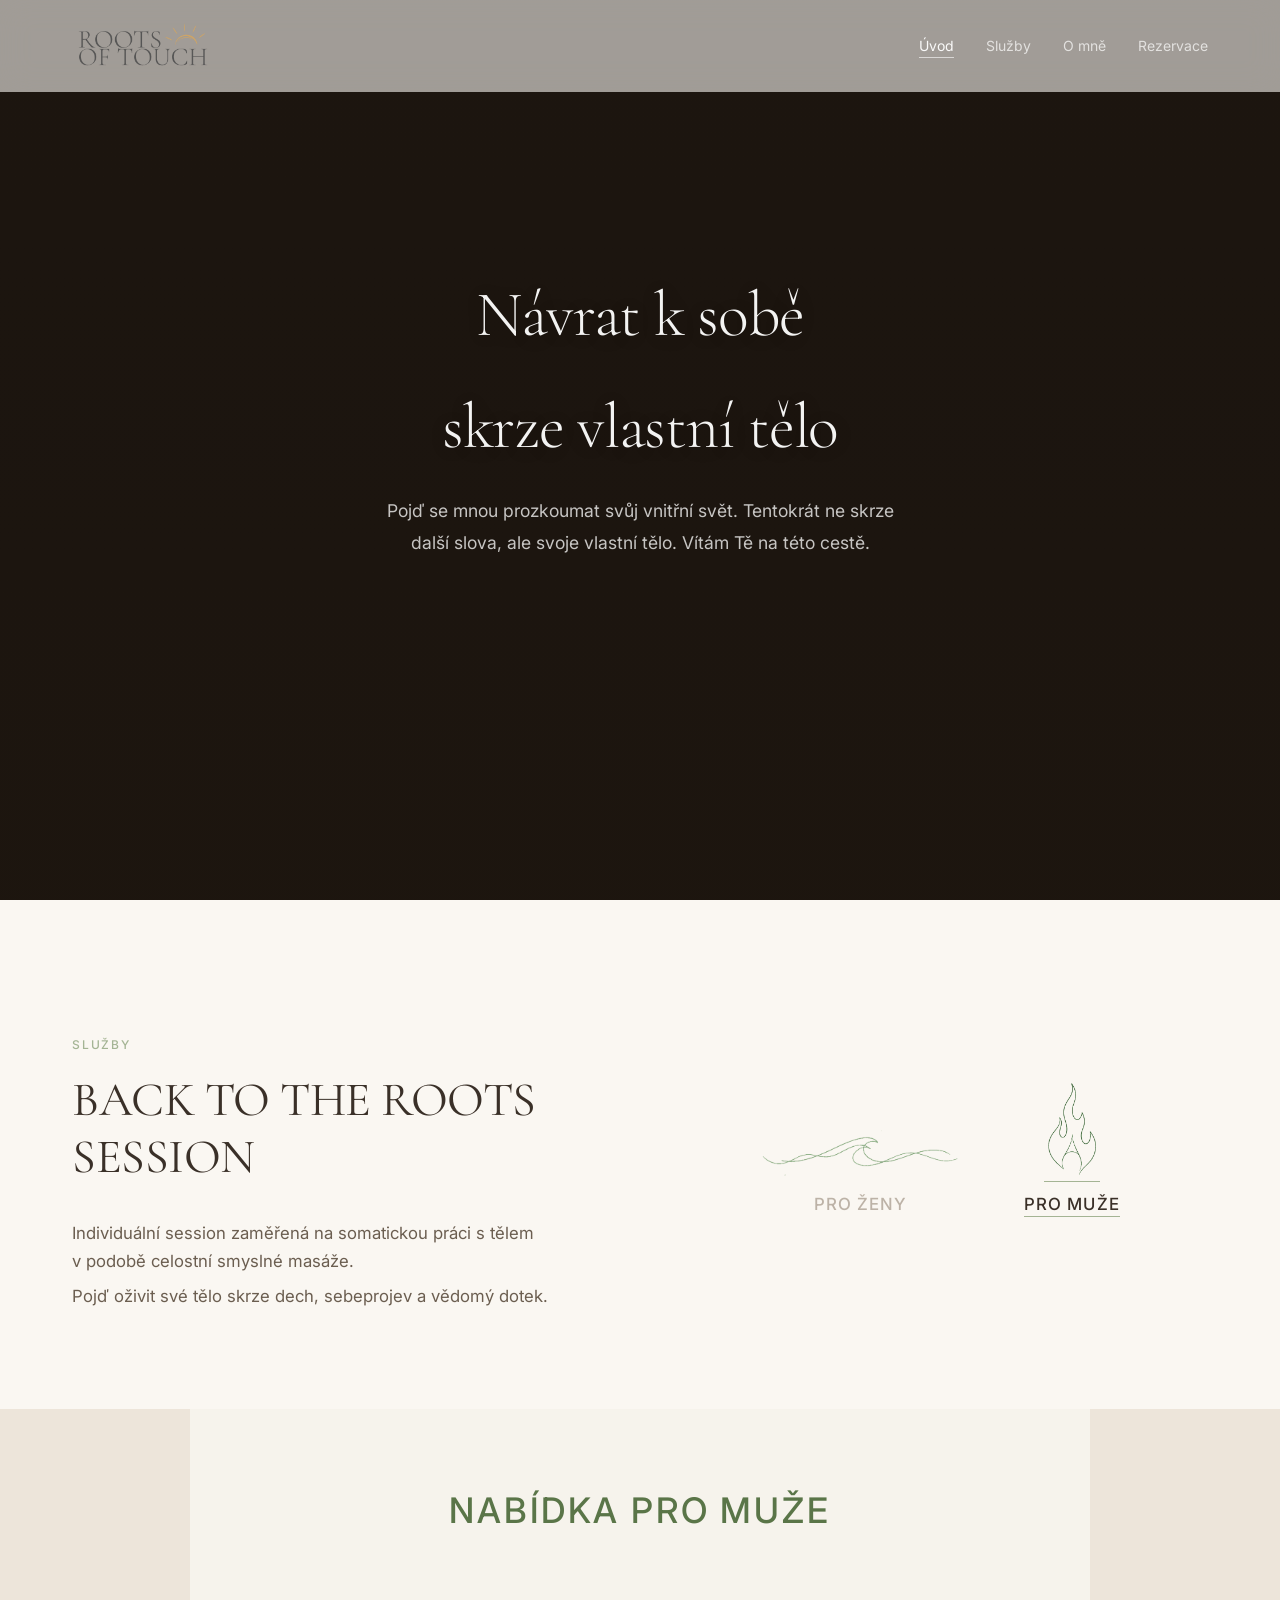
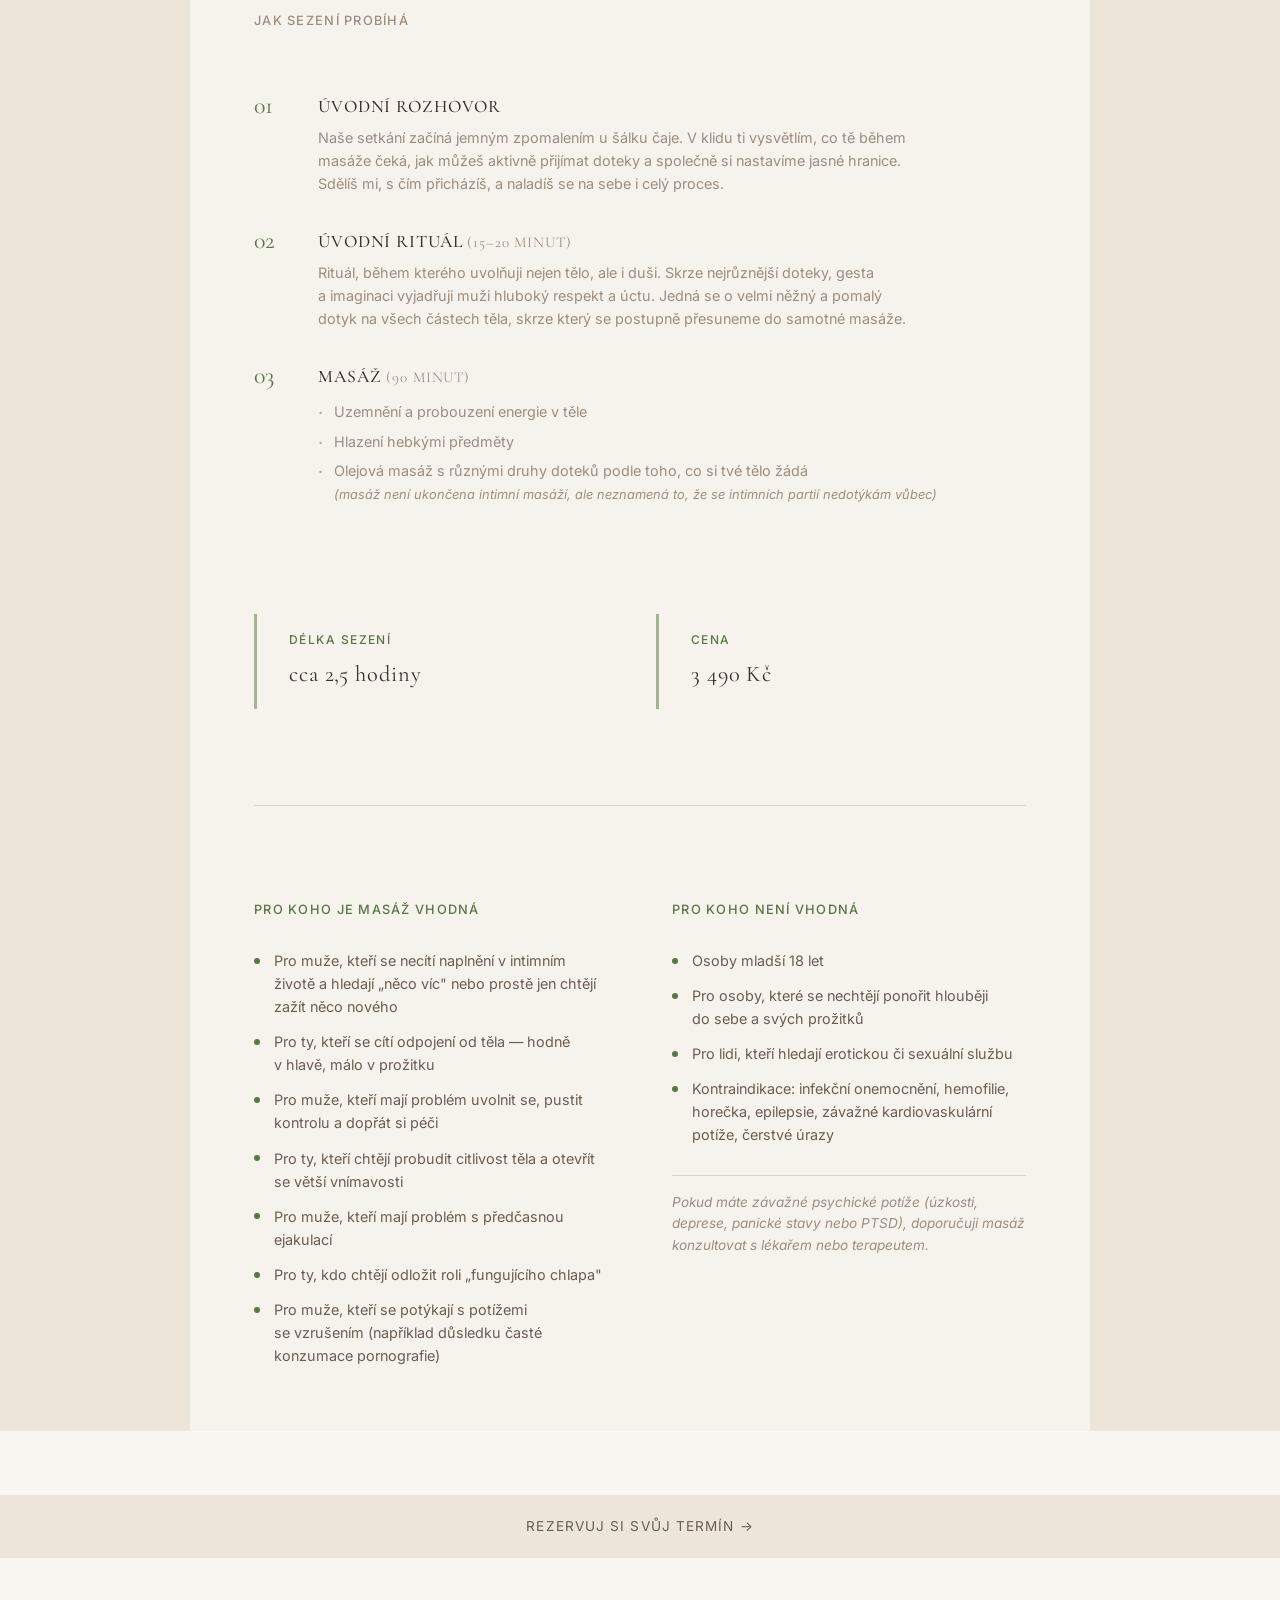
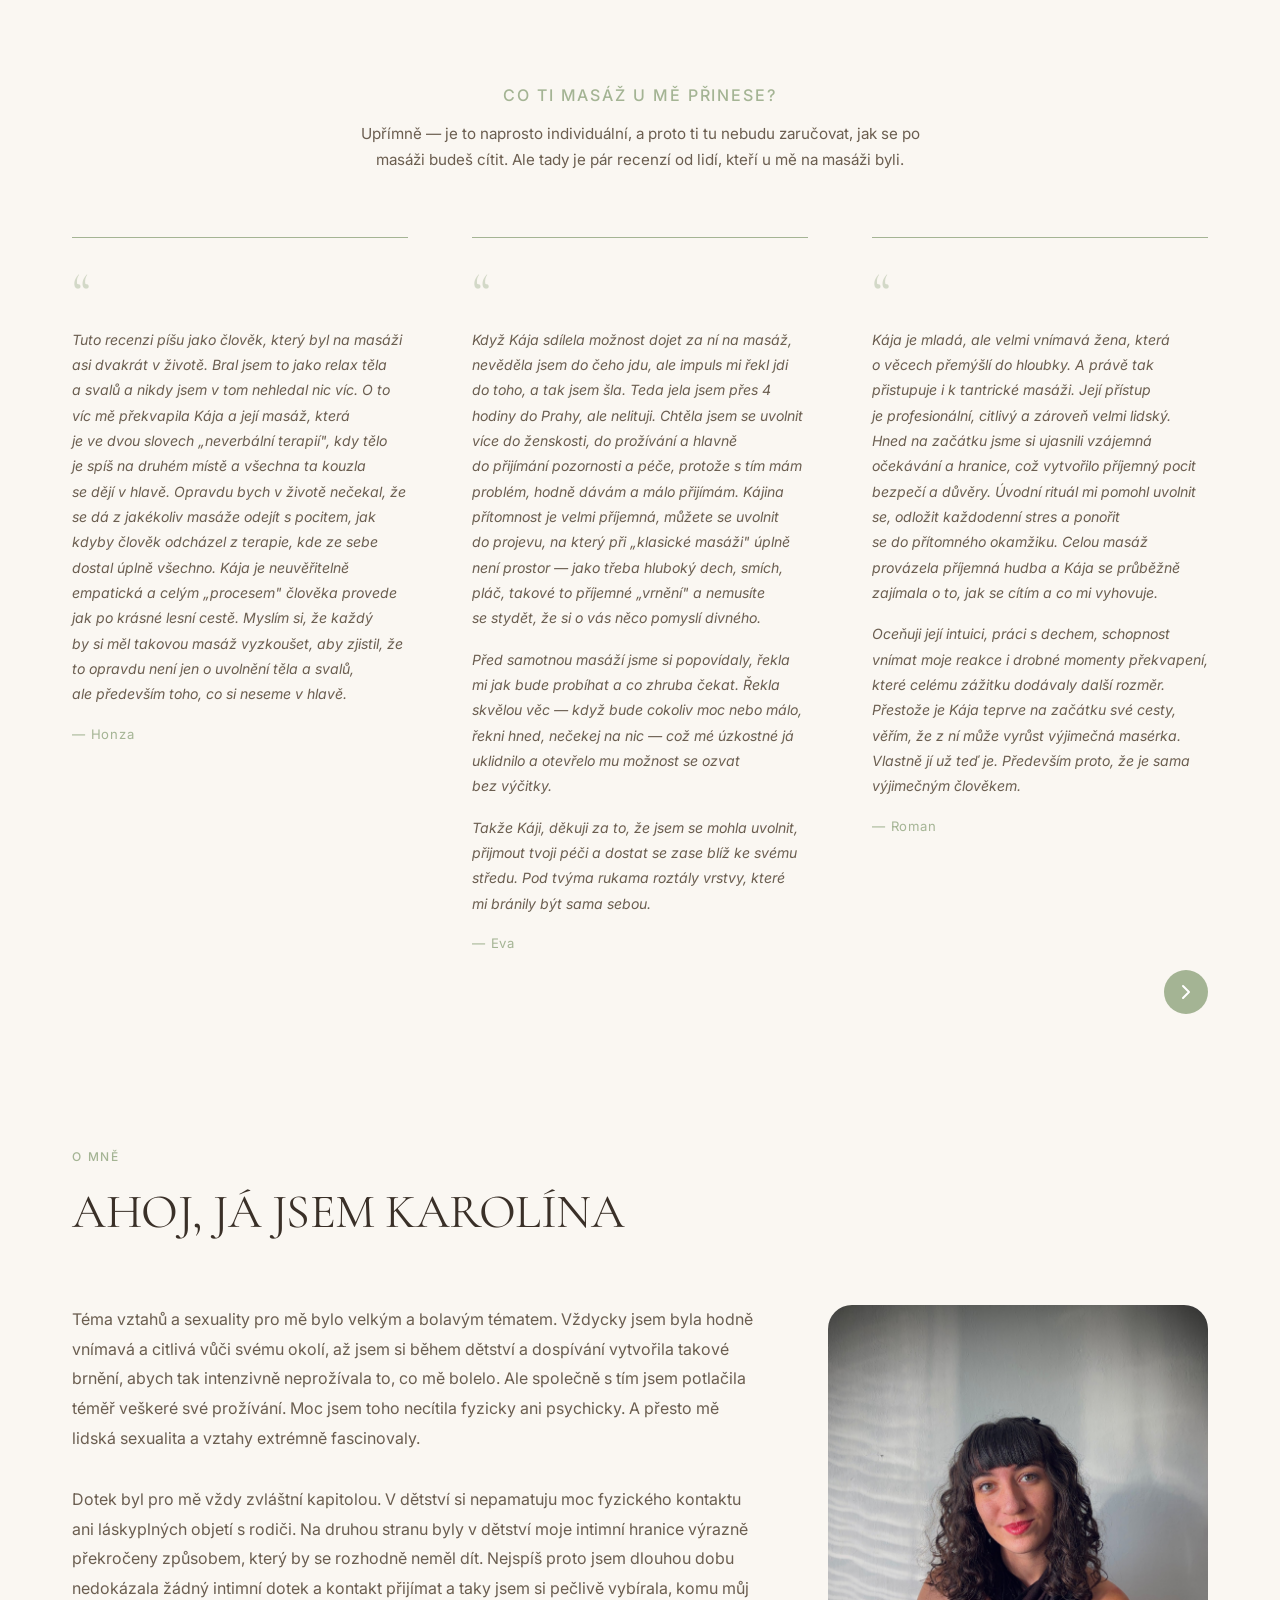
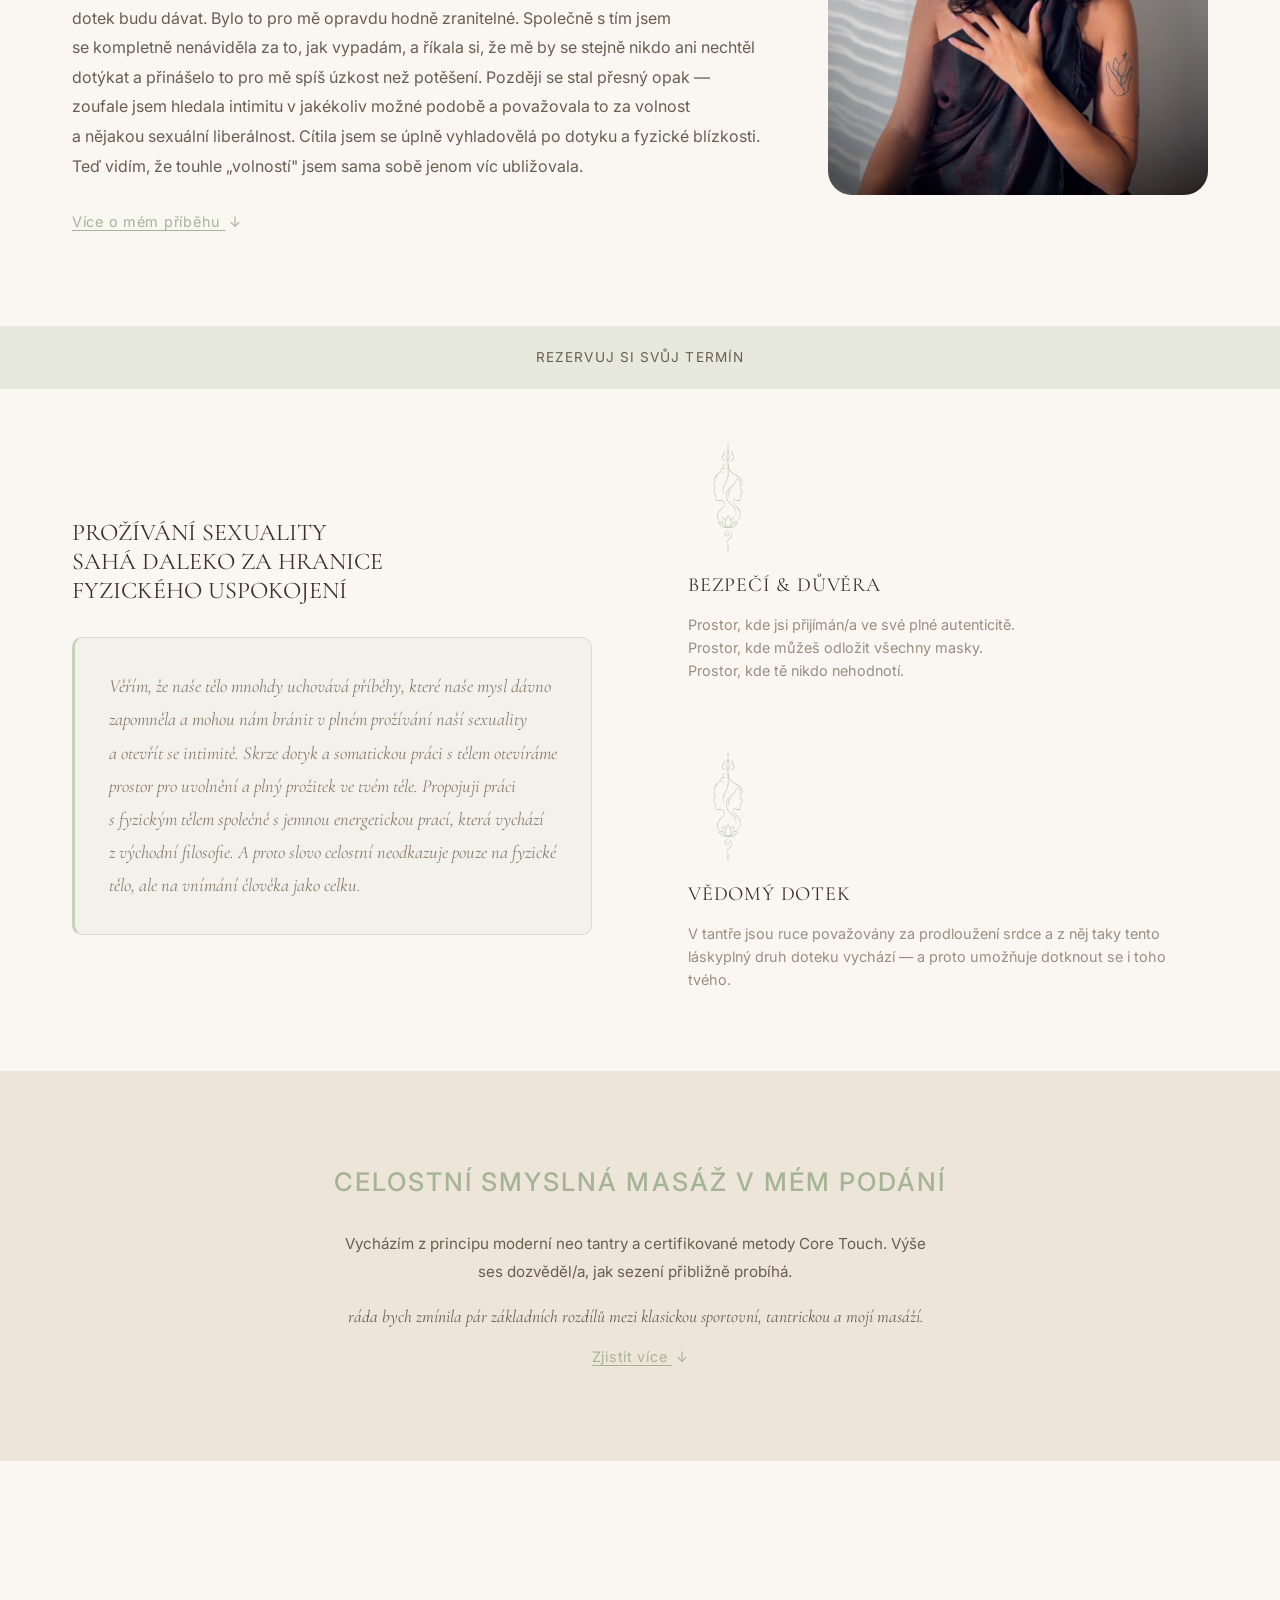
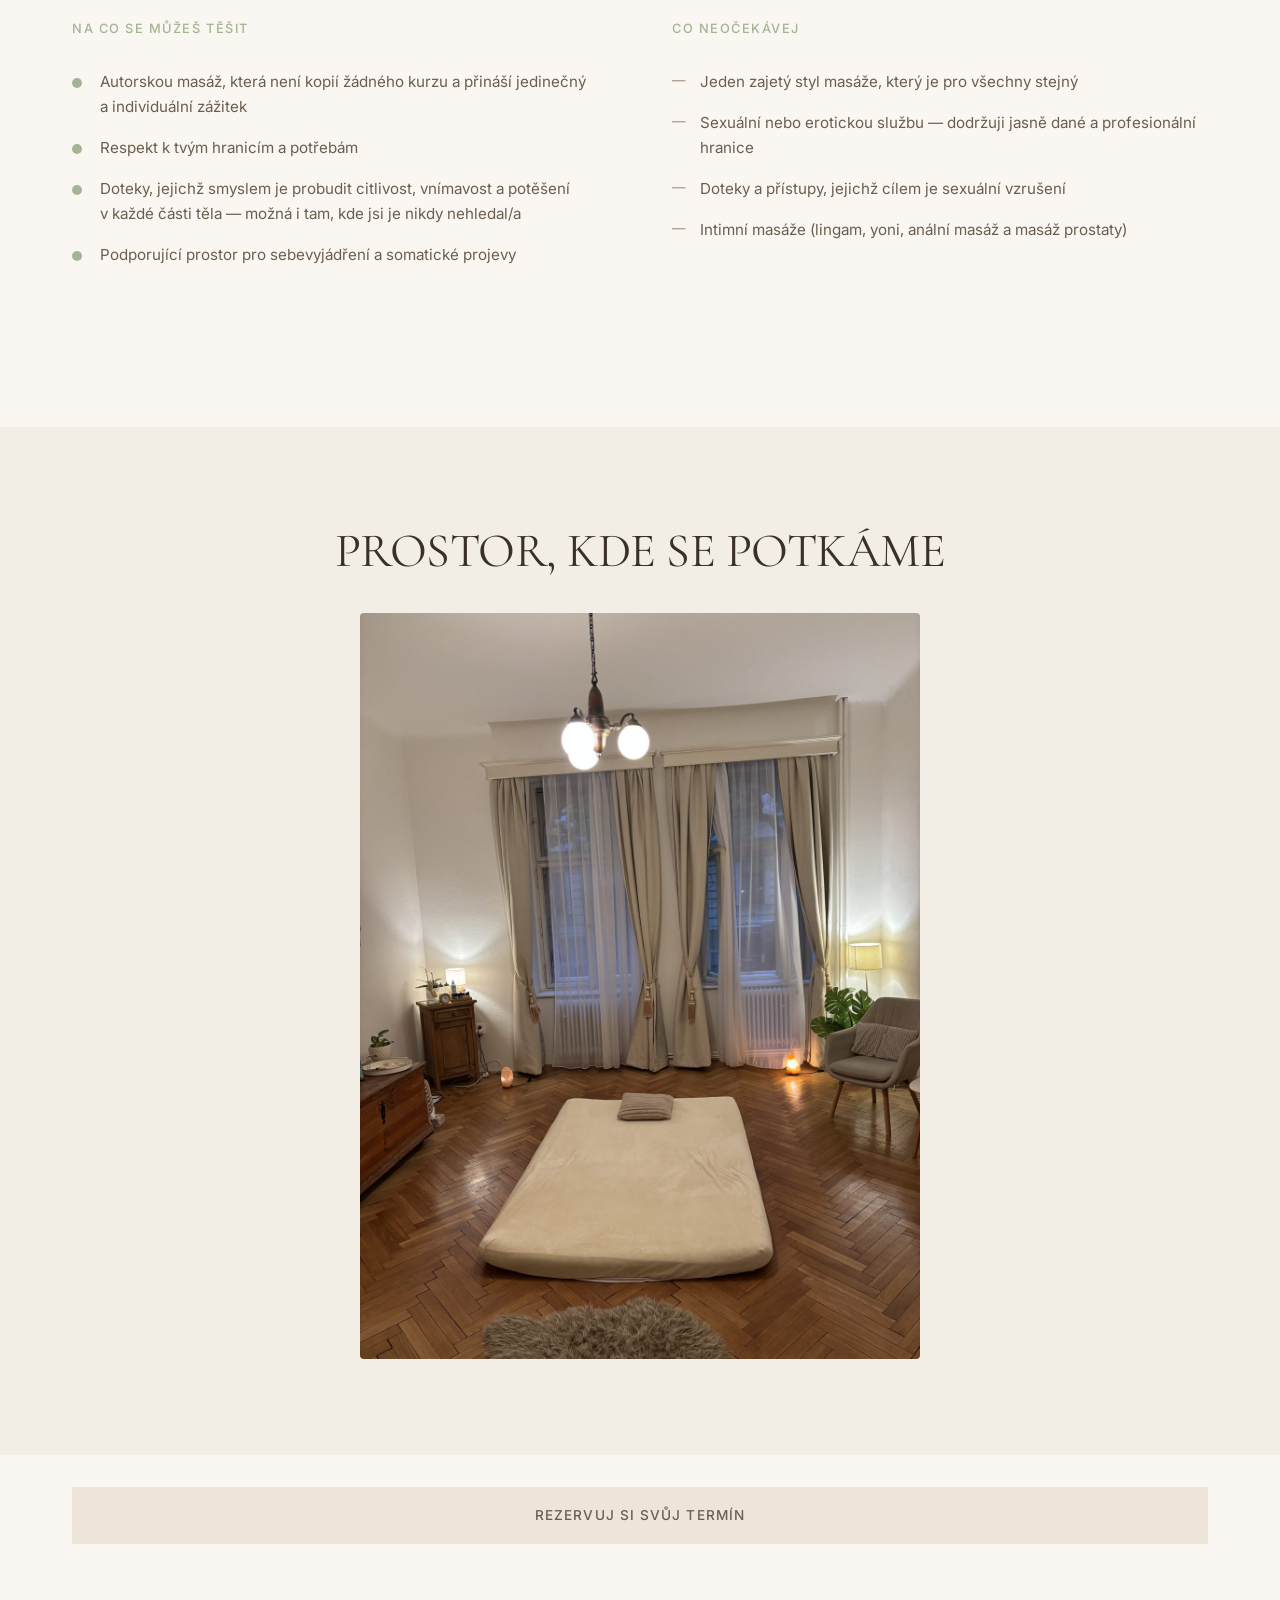
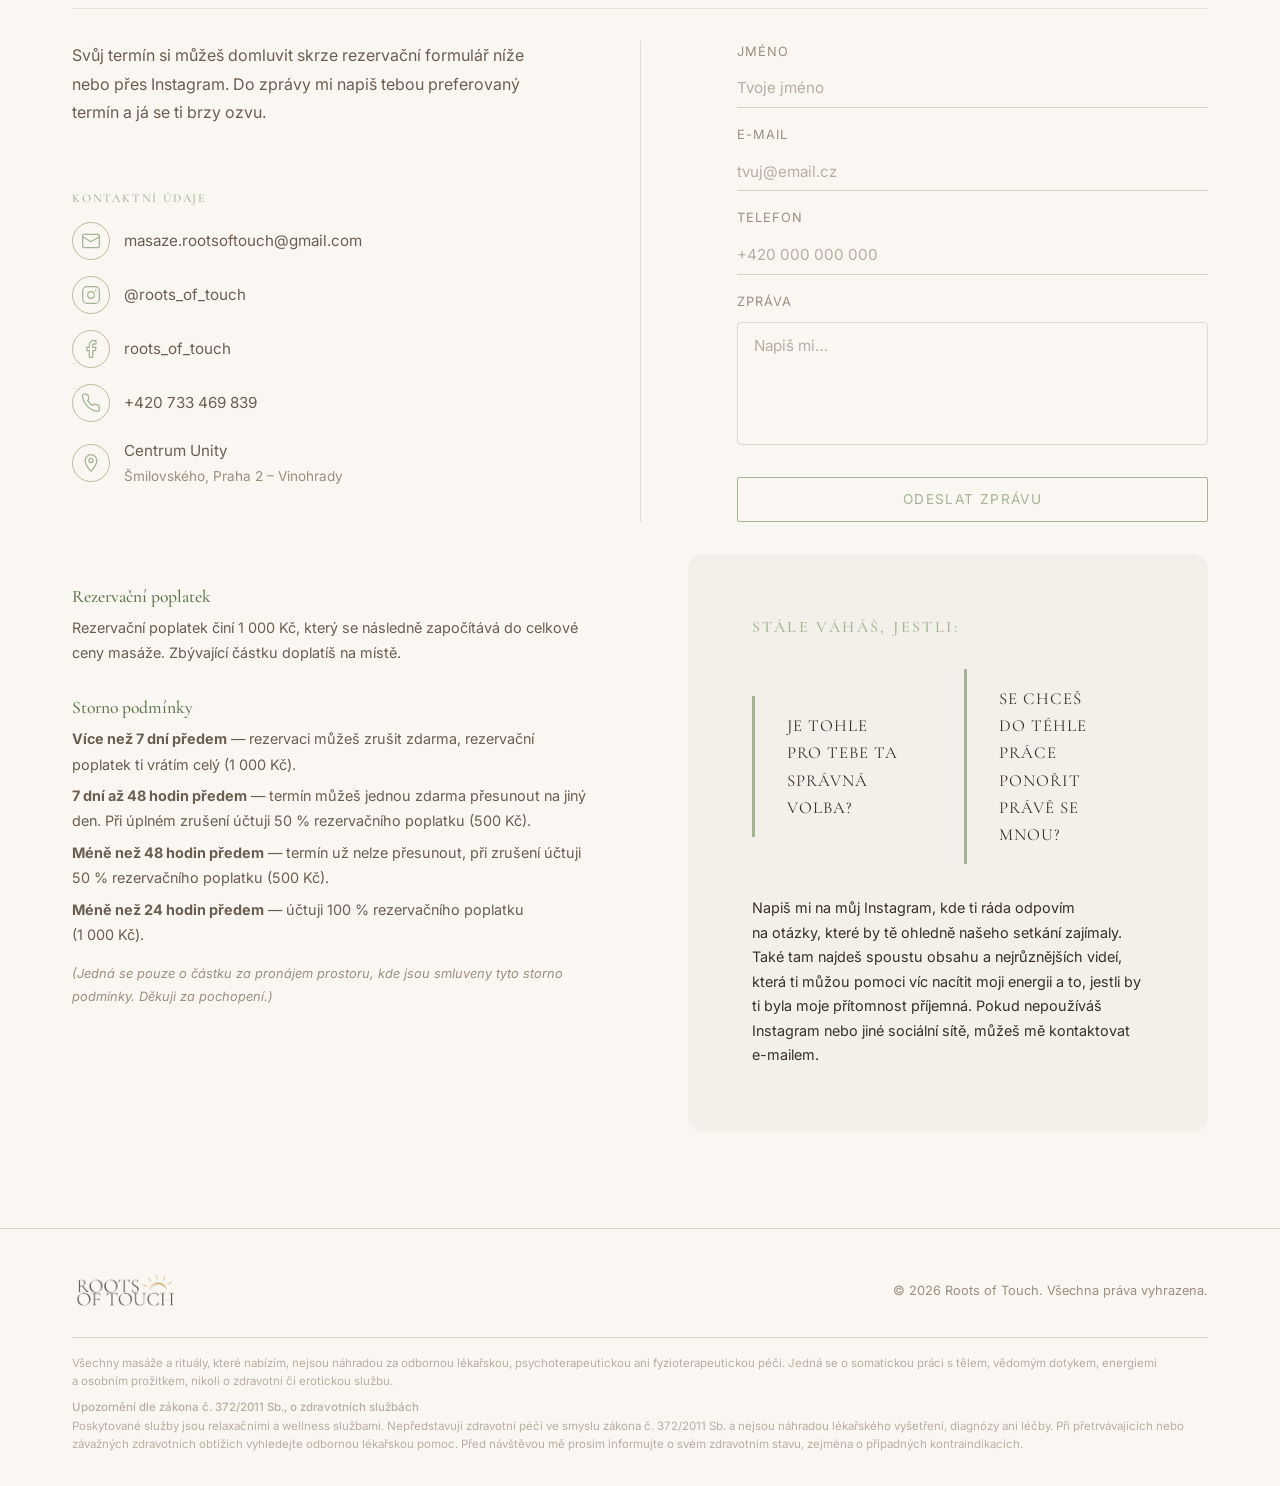
==== commit 44b8ffd7: "update update" ====
--- a/index.html
+++ b/index.html
@@ -415,6 +415,16 @@
         </div>
     </section>
 
+    <!-- Prostor -->
+    <section class="space-section" id="prostor">
+        <div class="container">
+            <h2 class="space-title">PROSTOR, KDE SE&nbsp;POTKÁME</h2>
+            <div class="space-gallery">
+                <img src="images/prostor-1.jpg" alt="Prostor pro masáže v Centru Unity — místnost s matrací, svíčkami a velkými okny" loading="lazy">
+            </div>
+        </div>
+    </section>
+
     <!-- Kontaktní údaje -->
     <!-- Kontakt + Rezervace -->
     <section class="contact-booking-section" id="kontakt">
@@ -494,8 +504,9 @@
                     </form>
                     <div class="contact-form-success" hidden>
                         <p class="contact-form-success-title">Zpráva odeslána</p>
-                        <p class="contact-form-success-text">Děkuji za tvoji zprávu. Ozvu se ti co nejdříve.</p>
-                        <p class="contact-form-success-text">Objímám tě ♥</p>
+                        <p class="contact-form-success-text">Děkuji za tvoji zprávu.</p>
+                        <p class="contact-form-success-text">Ozvu se ti co nejdříve.</p>
+                        <p class="contact-form-success-text">♥</p>
                     </div>
                 </div>
 
@@ -512,11 +523,10 @@
                     <p>Rezervační poplatek činí 1&nbsp;000&nbsp;Kč, který se&nbsp;následně započítává do&nbsp;celkové ceny masáže. Zbývající částku doplatíš na&nbsp;místě.</p>
 
                     <h3 class="booking-policy-title">Storno podmínky</h3>
-                    <p>Zrušení rezervace více než&nbsp;7&nbsp;dní předem — vracím 100&nbsp;% rezervačního poplatku (1&nbsp;000&nbsp;Kč).</p>
-                    <p>Zrušení rezervace méně než&nbsp;7&nbsp;dní předem — účtuji 50&nbsp;% rezervačního poplatku (500&nbsp;Kč).</p>
-                    <p class="booking-policy-highlight">TERMÍN JE MOŽNÉ JEDNOU BEZPLATNĚ PŘESUNOUT NA JINÝ DEN</p>
-                    <p>Zrušení rezervace méně než&nbsp;48&nbsp;hodin předem — účtuji 50&nbsp;% z&nbsp;ceny rezervačního poplatku, (500&nbsp;Kč.)</p>
-                    <p>Zrušení rezervace méně než&nbsp;24&nbsp;hodin předem — účtuji 100&nbsp;% z&nbsp;ceny rezervačního poplatku, (1&nbsp;000&nbsp;Kč.)</p>
+                    <p><strong>Více než&nbsp;7&nbsp;dní předem</strong> — rezervaci můžeš zrušit zdarma, rezervační poplatek ti vrátím celý (1&nbsp;000&nbsp;Kč).</p>
+                    <p><strong>7&nbsp;dní až&nbsp;48&nbsp;hodin předem</strong> — termín můžeš jednou zdarma přesunout na&nbsp;jiný den. Při&nbsp;úplném zrušení účtuji 50&nbsp;% rezervačního poplatku (500&nbsp;Kč).</p>
+                    <p><strong>Méně než&nbsp;48&nbsp;hodin předem</strong> — termín už nelze přesunout, při&nbsp;zrušení účtuji 50&nbsp;% rezervačního poplatku (500&nbsp;Kč).</p>
+                    <p><strong>Méně než&nbsp;24&nbsp;hodin předem</strong> — účtuji 100&nbsp;% rezervačního poplatku (1&nbsp;000&nbsp;Kč).</p>
                     <p class="booking-policy-note">(Jedná se&nbsp;pouze o&nbsp;částku za&nbsp;pronájem prostoru, kde jsou smluveny tyto storno podmínky. Děkuji za&nbsp;pochopení.)</p>
                 </div>
                 <div class="service-hesitation">
--- a/style.css
+++ b/style.css
@@ -2569,3 +2569,41 @@
         padding: 1.25rem;
     }
 }
+
+
+/* --- Prostor, kde se potkáme --- */
+.space-section {
+    padding: var(--space-xl) 0;
+    background-color: var(--color-bg-warm);
+}
+
+.space-title {
+    text-align: center;
+    color: var(--color-text);
+}
+
+.space-gallery {
+    display: grid;
+    grid-template-columns: repeat(auto-fit, minmax(260px, 1fr));
+    gap: var(--space-sm);
+    max-width: 560px;
+    margin: 0 auto;
+}
+
+.space-gallery img {
+    width: 100%;
+    aspect-ratio: 3 / 4;
+    object-fit: cover;
+    border-radius: 4px;
+    background-color: var(--color-bg-deep);
+}
+
+@media (max-width: 768px) {
+    .space-section {
+        padding: var(--space-lg) 0;
+    }
+
+    .space-gallery {
+        grid-template-columns: 1fr;
+    }
+}
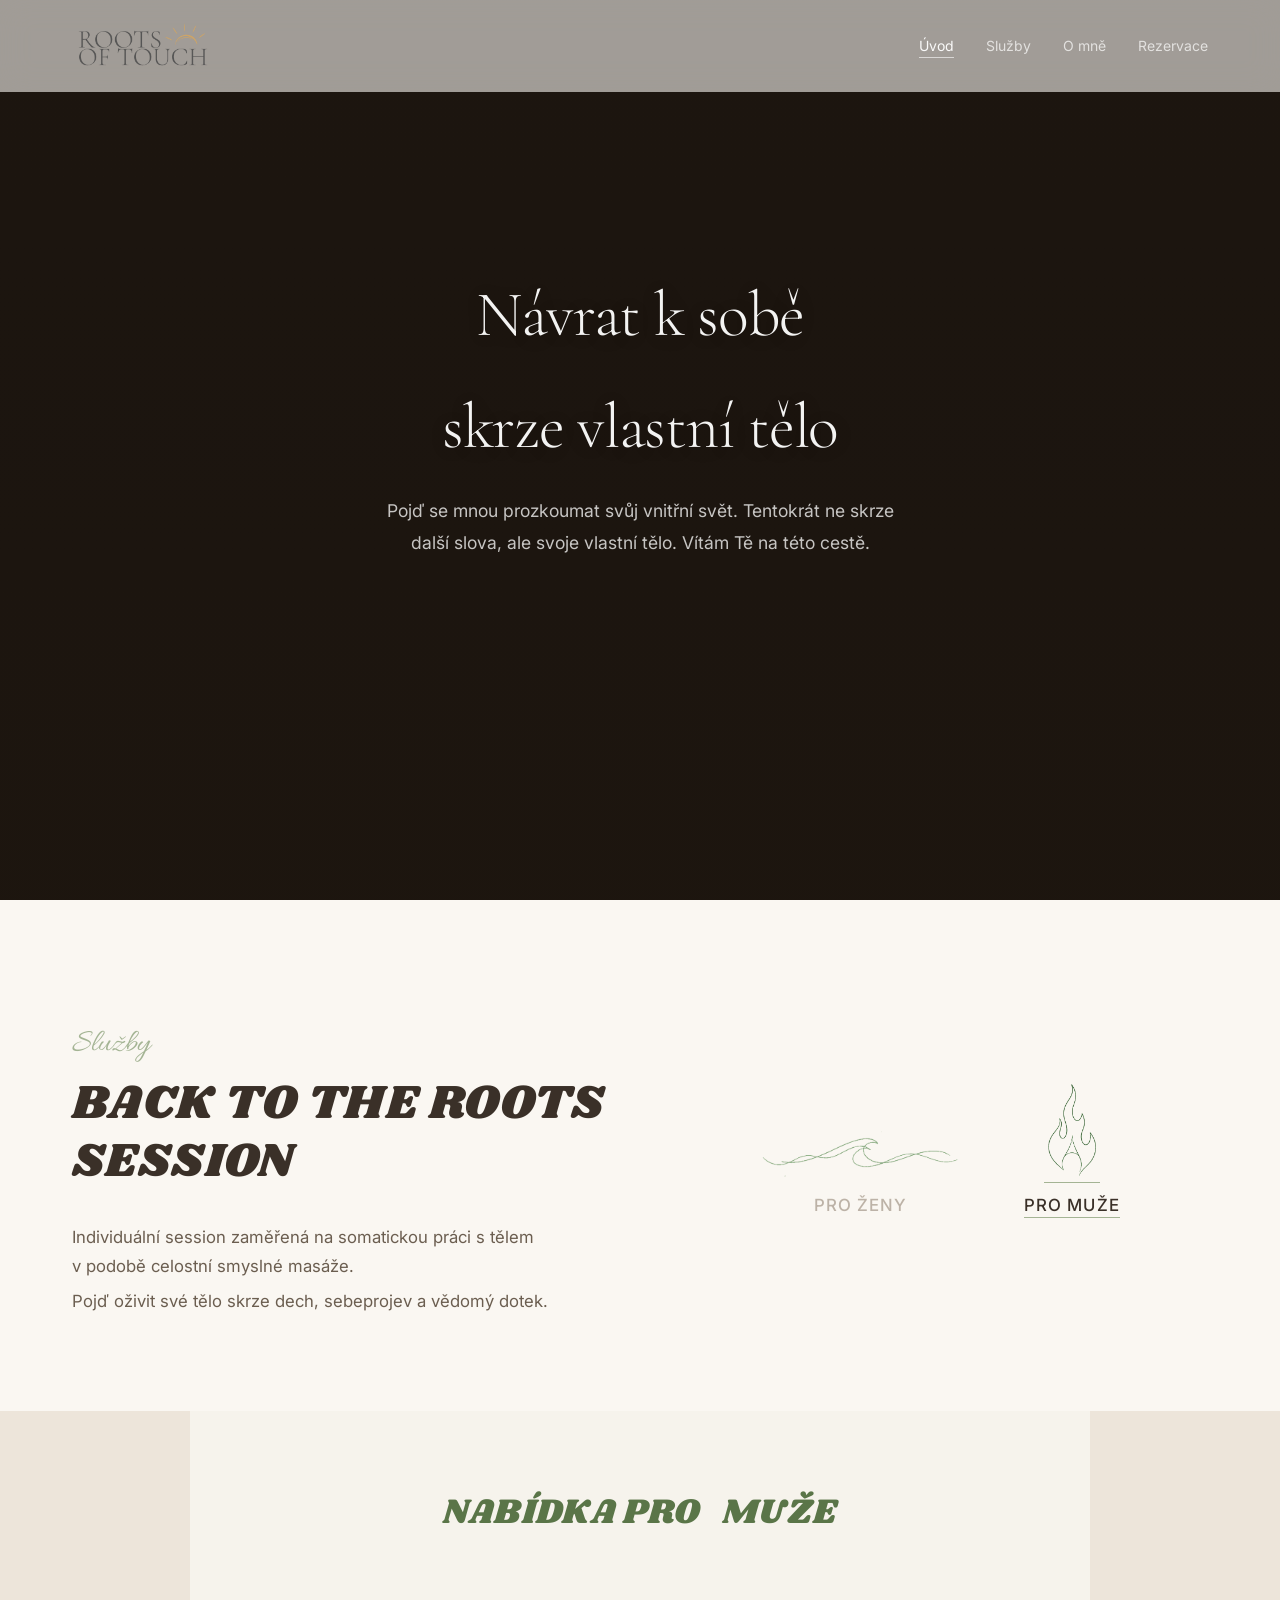
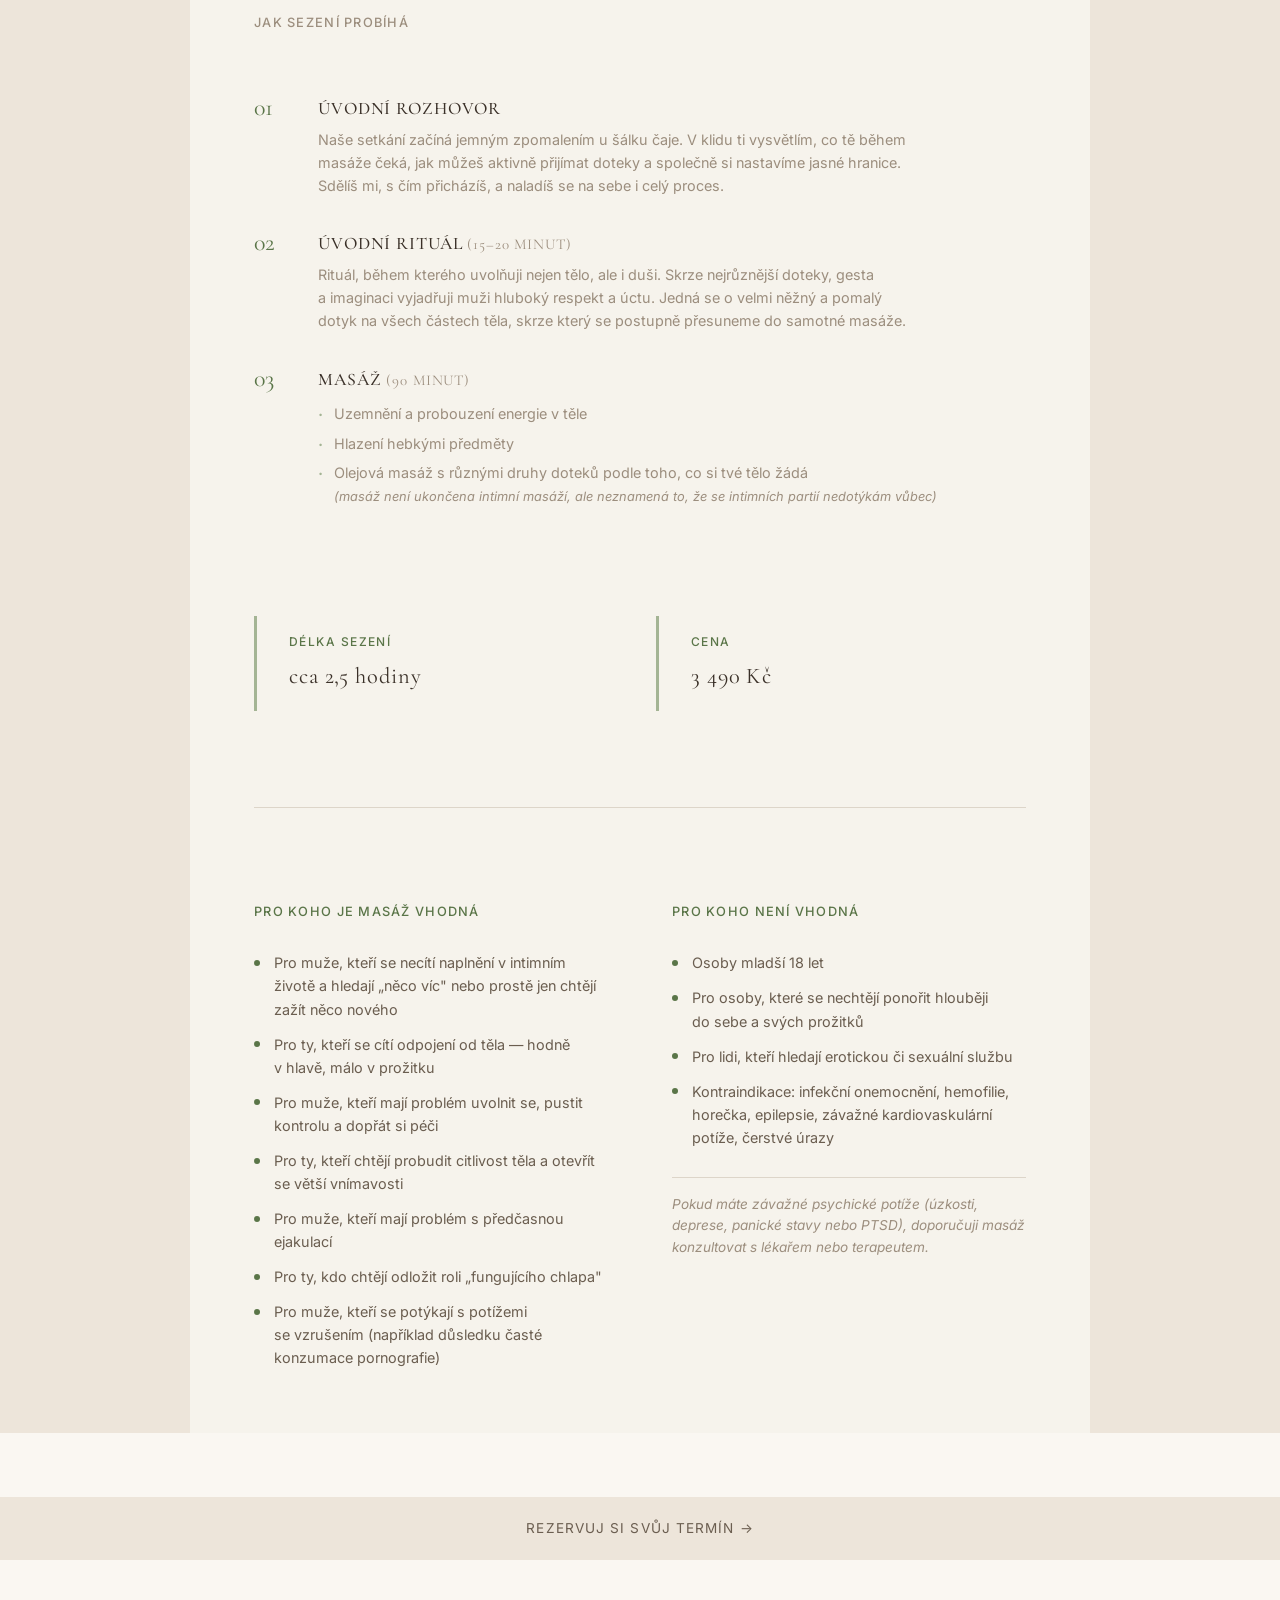
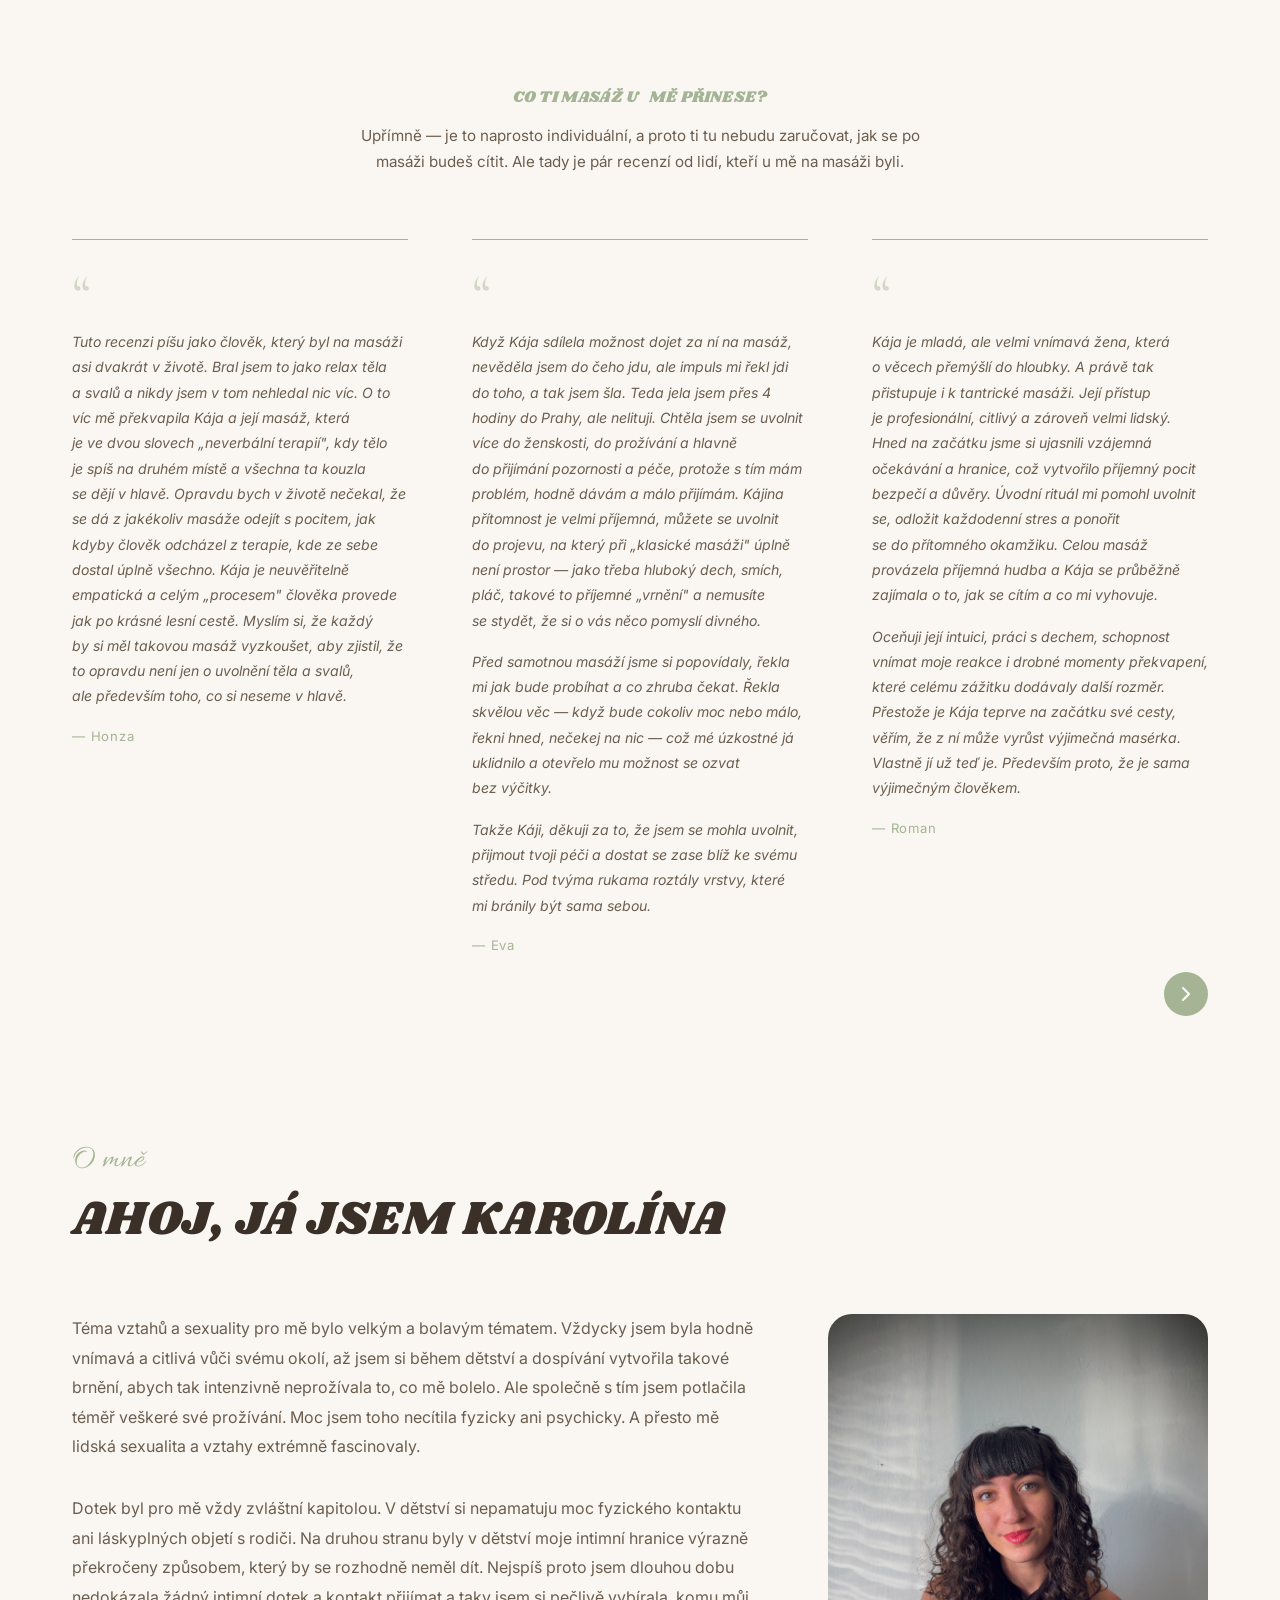
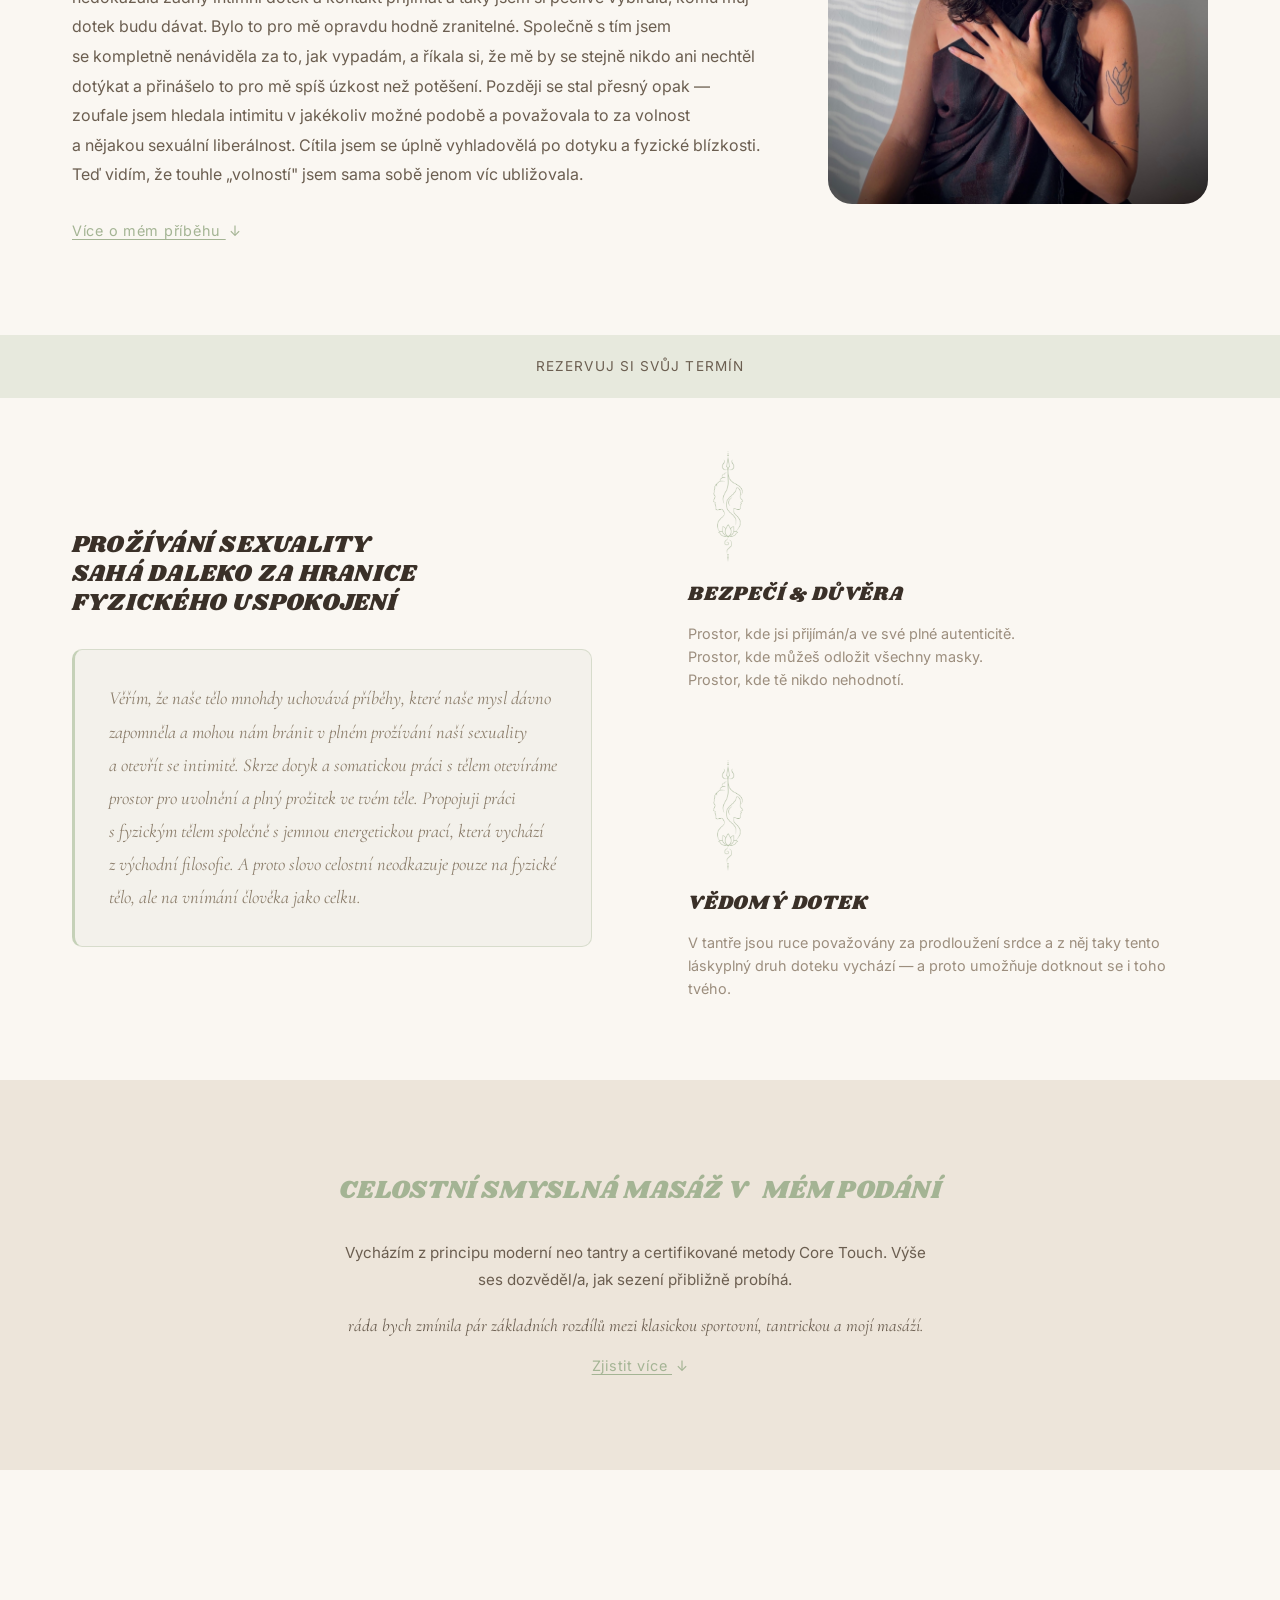
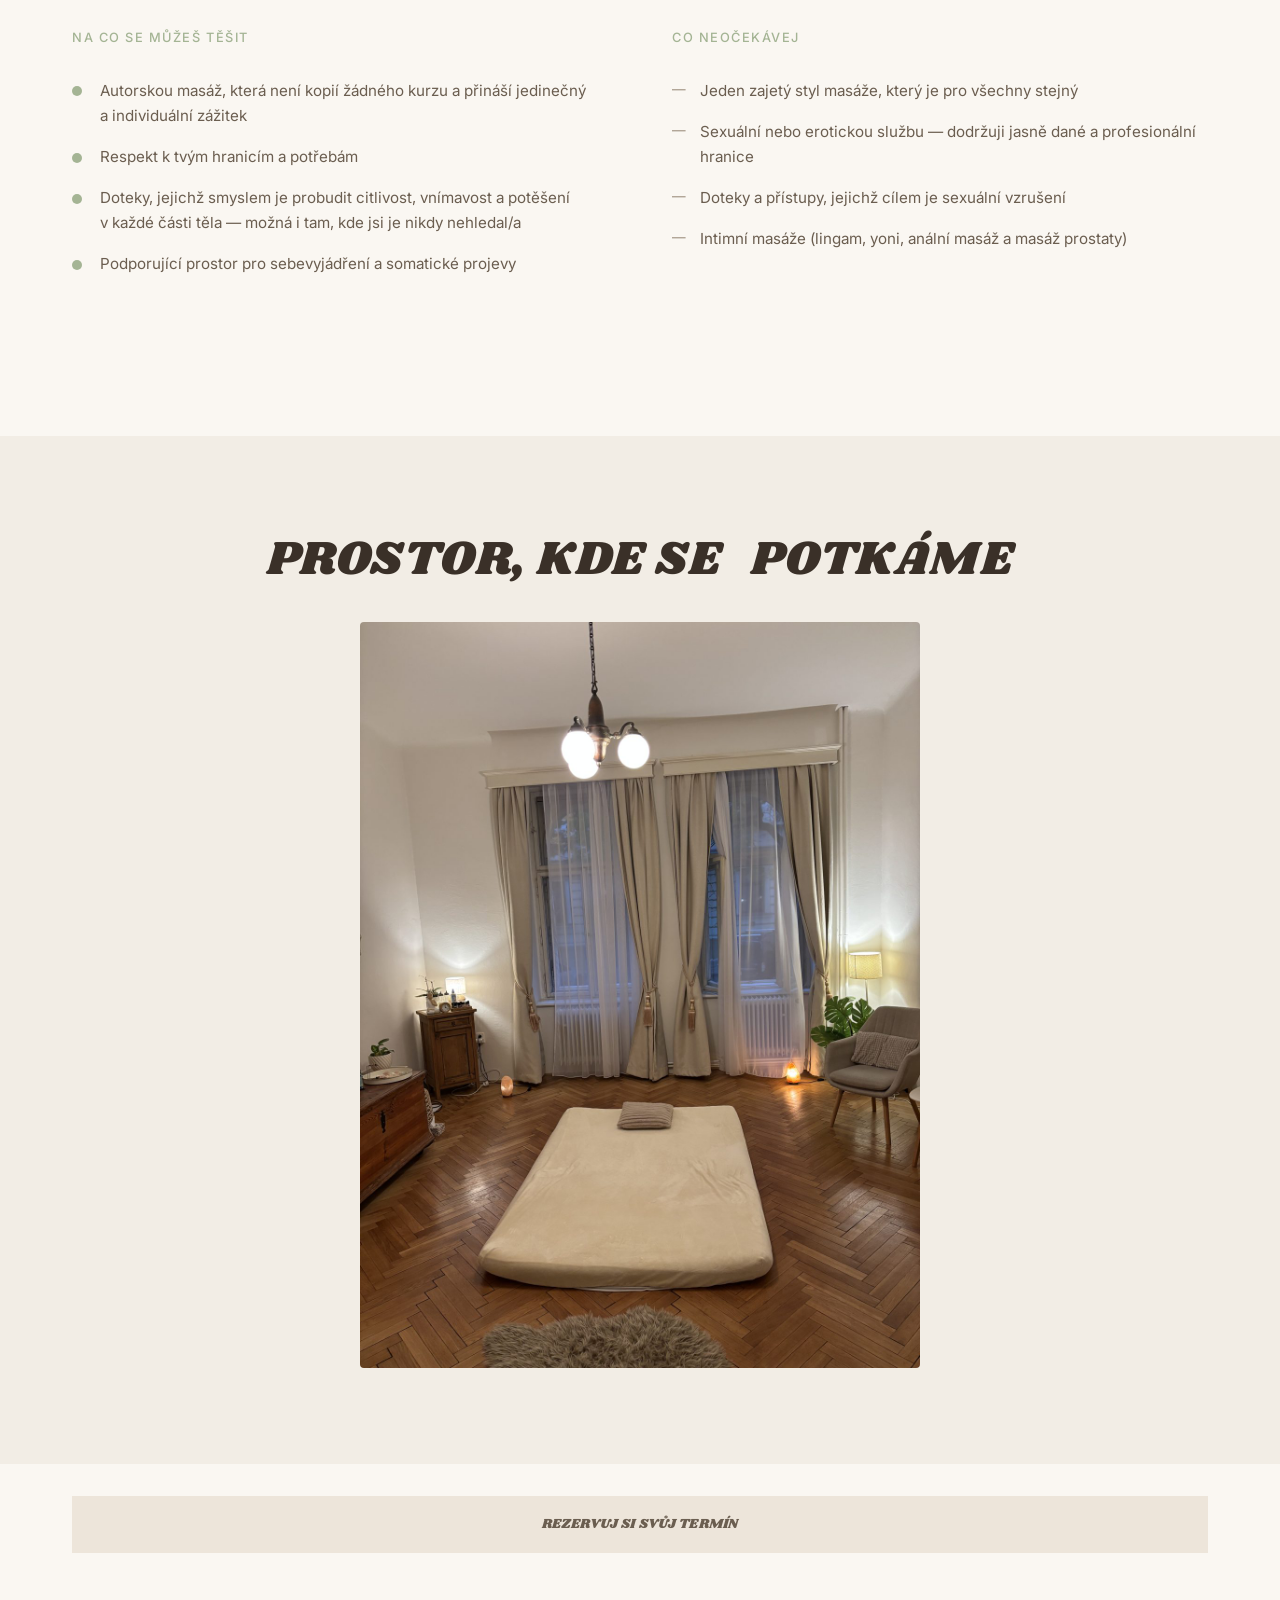
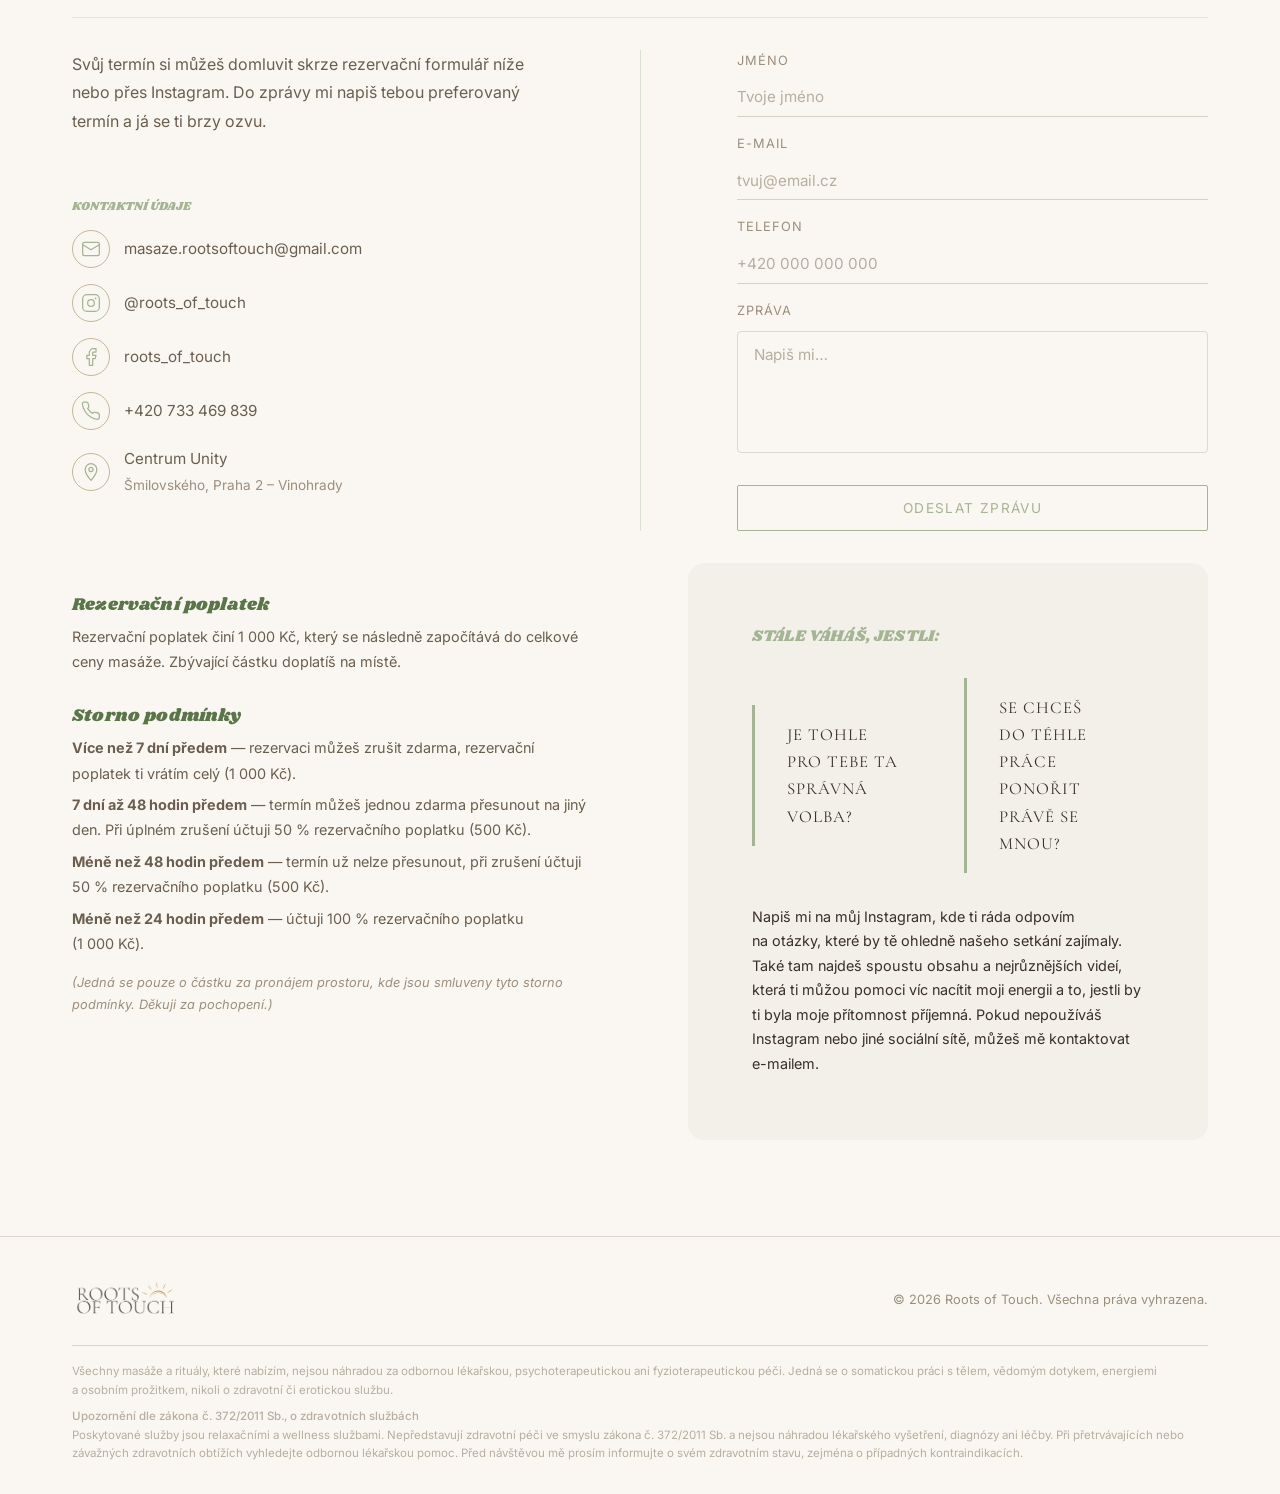
==== commit 64449ddf: "update" ====
--- a/index.html
+++ b/index.html
@@ -15,7 +15,7 @@
     <link rel="apple-touch-icon" href="images/favicon-sun-transparent.png?v=2">
     <link rel="preconnect" href="https://fonts.googleapis.com">
     <link rel="preconnect" href="https://fonts.gstatic.com" crossorigin>
-    <link href="https://fonts.googleapis.com/css2?family=Cormorant+Garamond:ital,wght@0,300;0,400;0,500;0,600;1,300;1,400&family=Inter:wght@300;400;500&display=swap" rel="stylesheet">
+    <link href="https://fonts.googleapis.com/css2?family=Allura&family=Shrikhand&family=Cormorant+Garamond:ital,wght@0,300;0,400;0,500;0,600;1,300;1,400&family=Inter:wght@300;400;500&display=swap" rel="stylesheet">
     <link rel="stylesheet" href="style.css">
 </head>
 <body>
--- a/style.css
+++ b/style.css
@@ -2607,3 +2607,36 @@
         grid-template-columns: 1fr;
     }
 }
+
+/* ===== Písmo z ebooku „Spolu v těle“ ===== */
+:root {
+    --font-heading: 'Shrikhand', Georgia, serif;
+    --font-script: 'Allura', cursive;
+}
+
+h1, h2, h3, h4,
+h1[class], h2[class], h3[class], h4[class],
+.service-tag.service-tag-title,
+.contact-form-success-title {
+    font-family: var(--font-heading);
+    font-weight: 400;
+    font-style: normal;
+    letter-spacing: 0.01em;
+}
+
+/* Hlavní nadpis zůstává v původním písmu */
+h1.hero-title {
+    font-family: var(--font-serif);
+    font-weight: 300;
+    letter-spacing: -0.02em;
+}
+
+.section-label {
+    font-family: var(--font-script);
+    font-size: 2rem;
+    font-weight: 400;
+    text-transform: none;
+    letter-spacing: 0;
+    line-height: 1;
+}
+
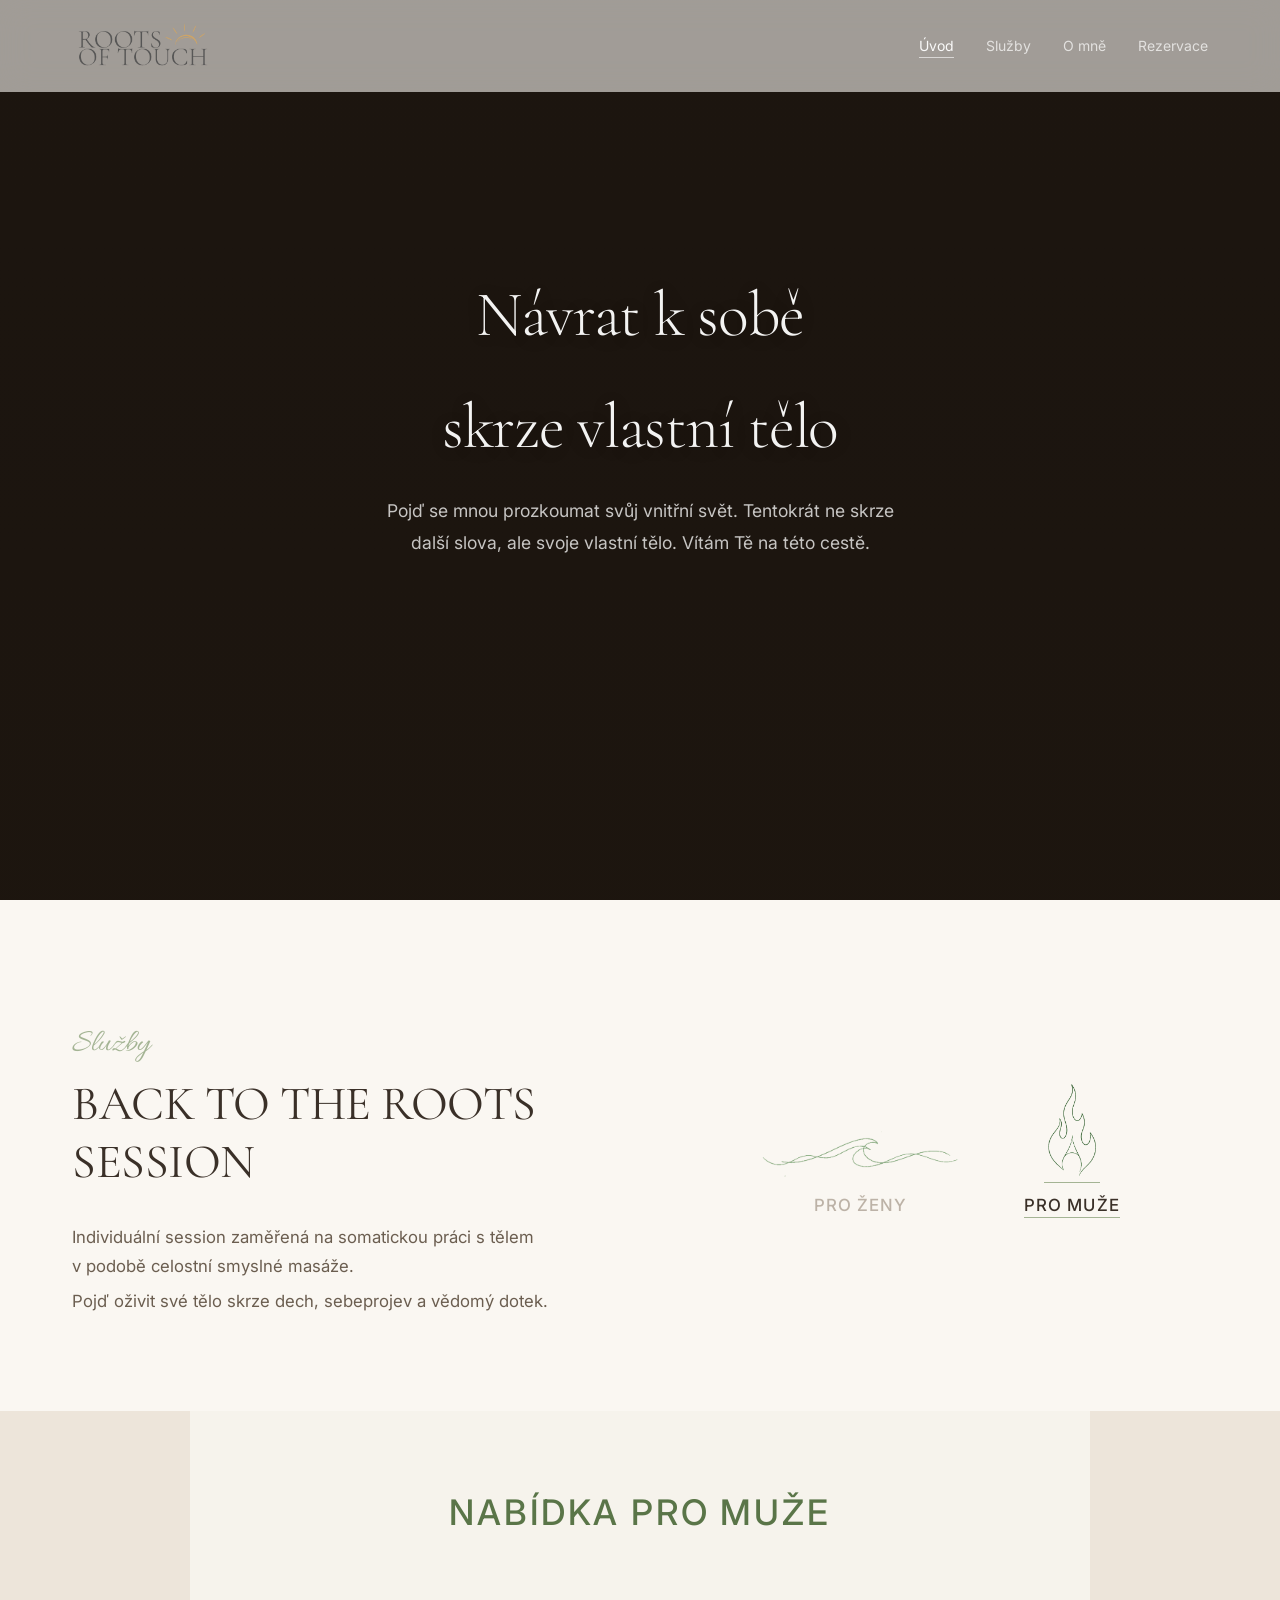
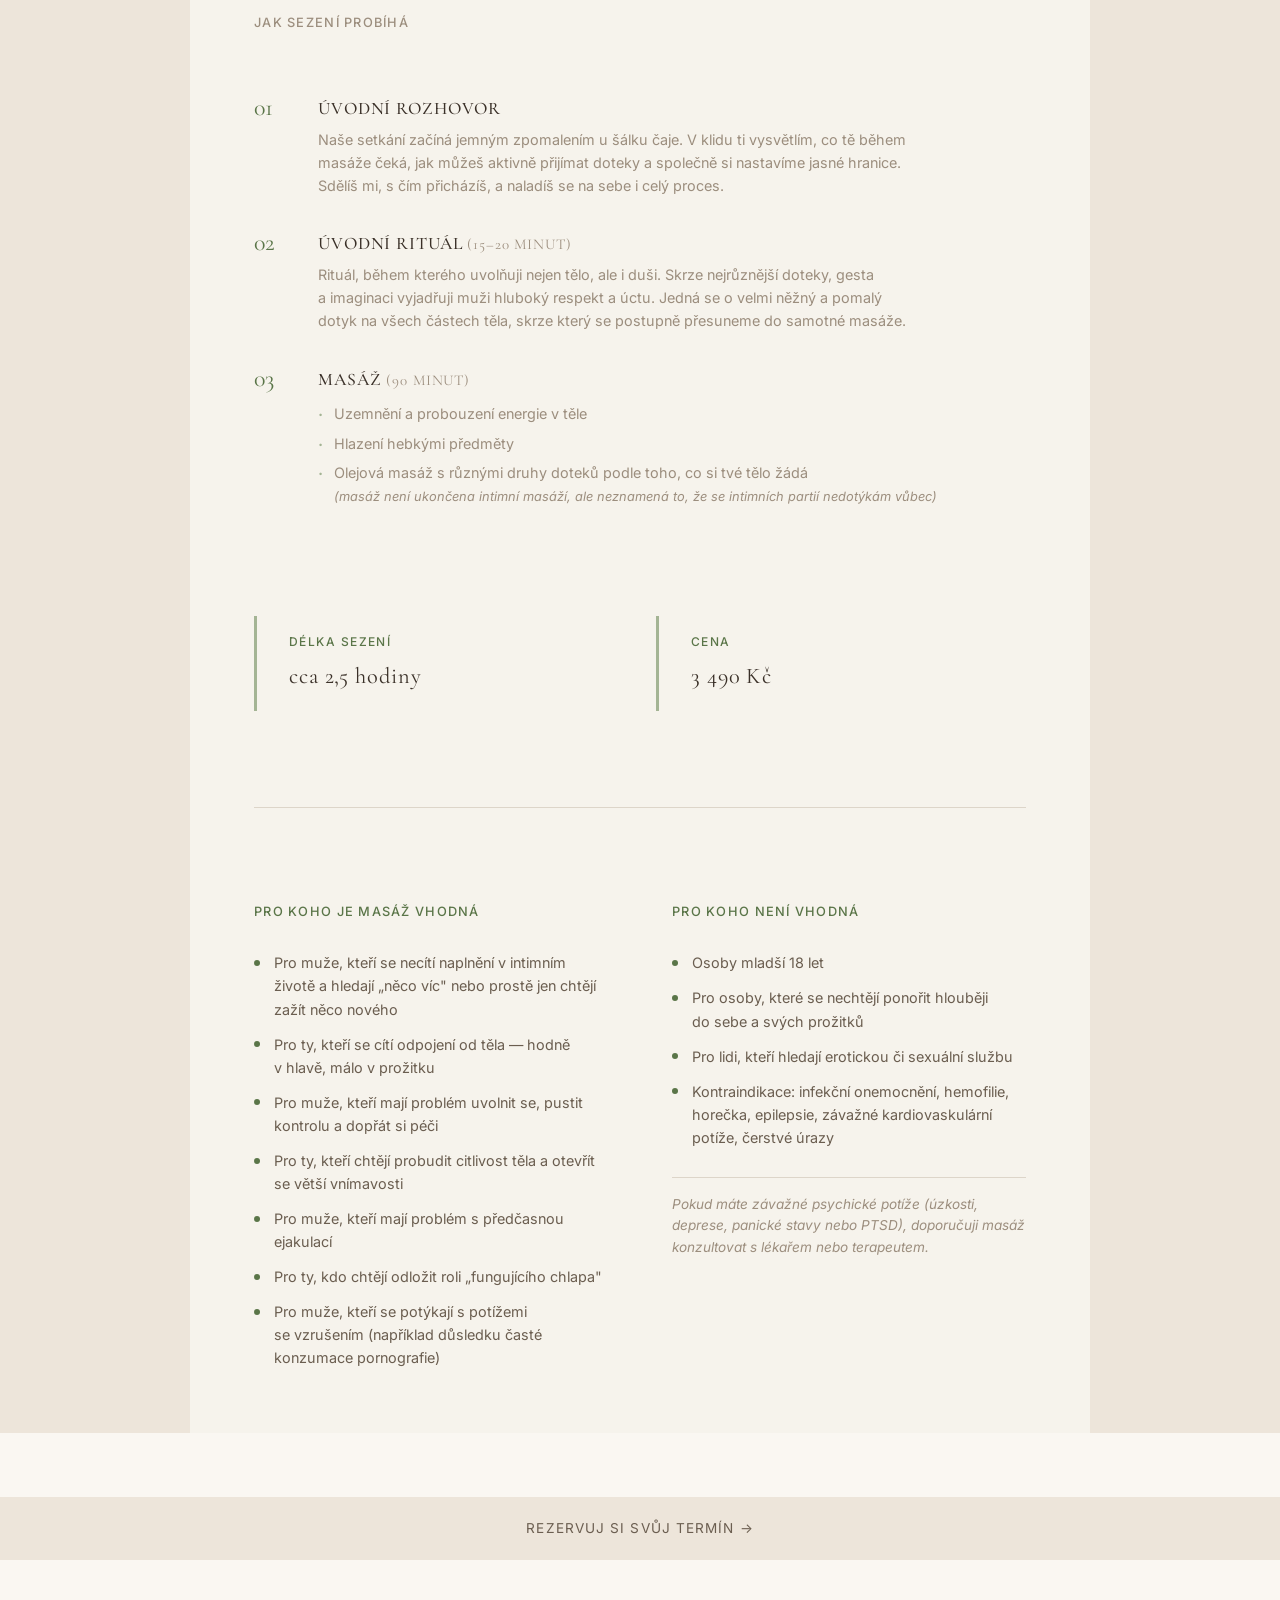
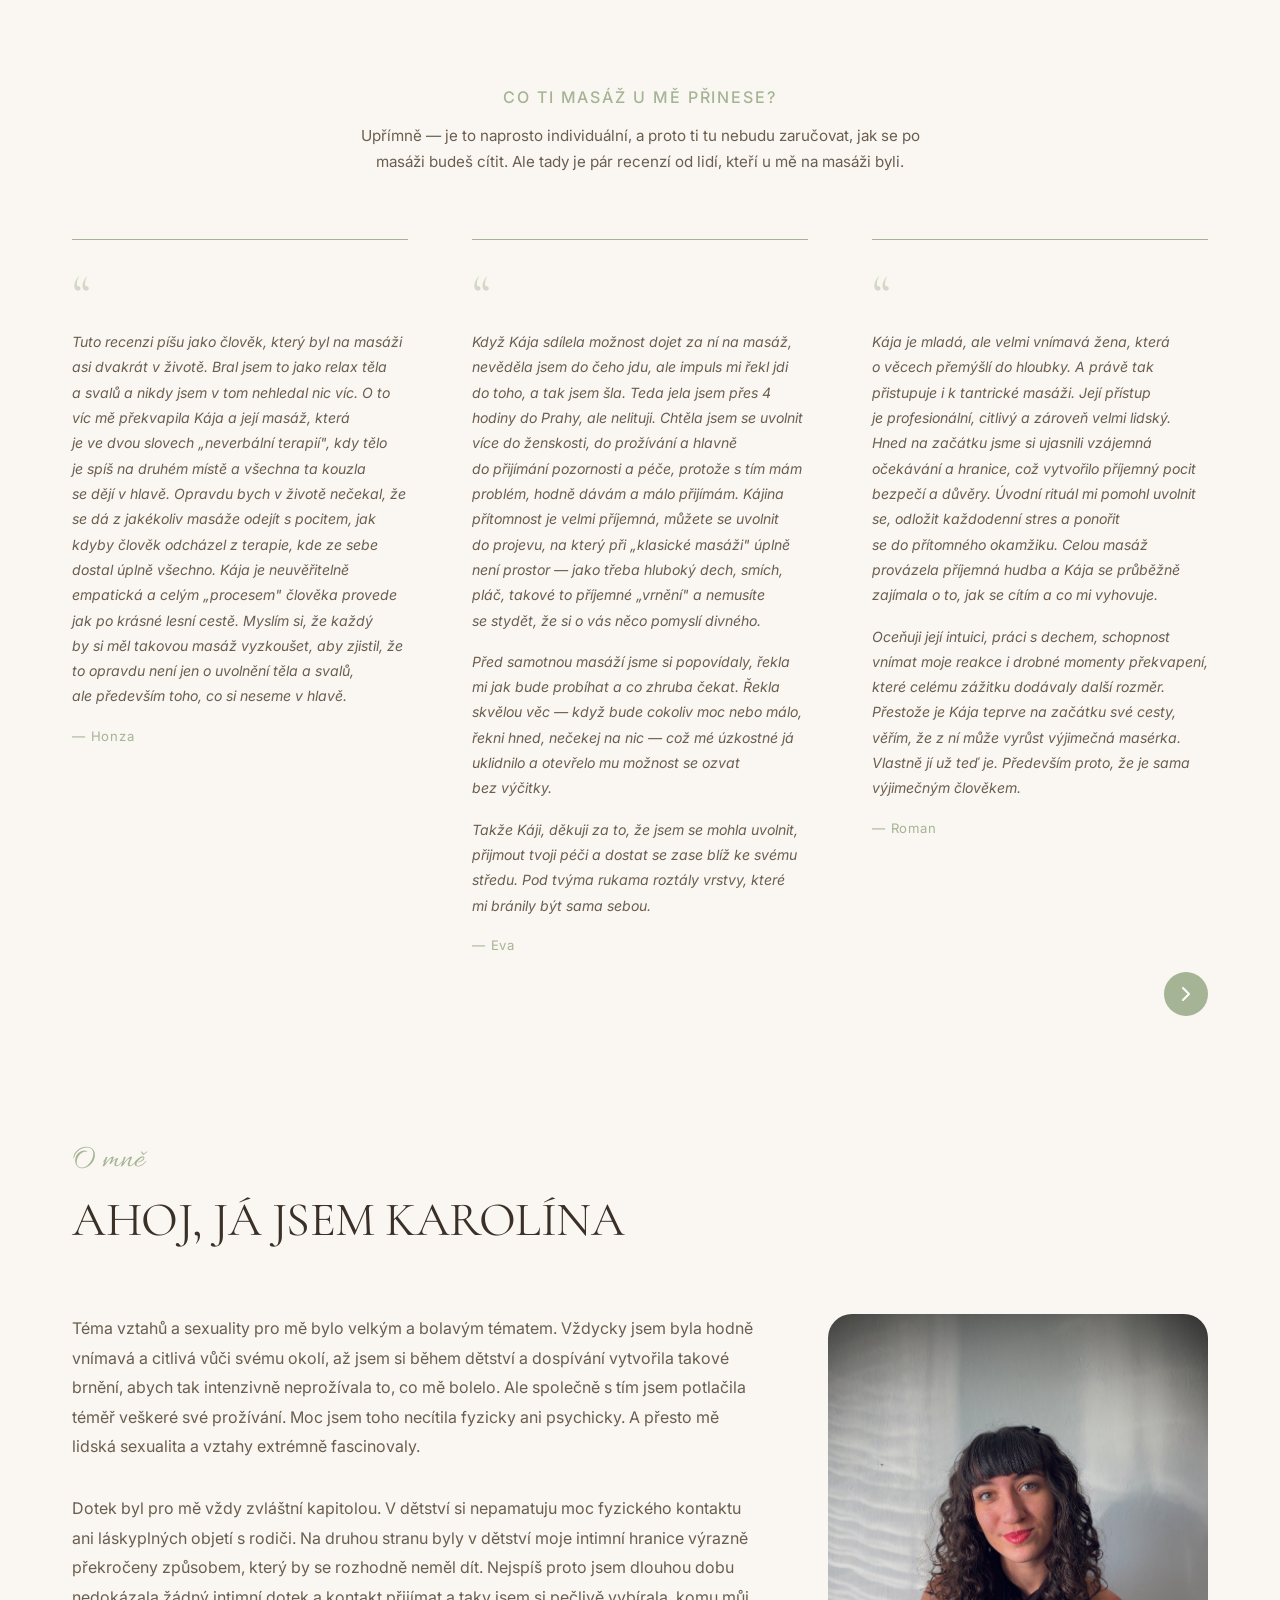
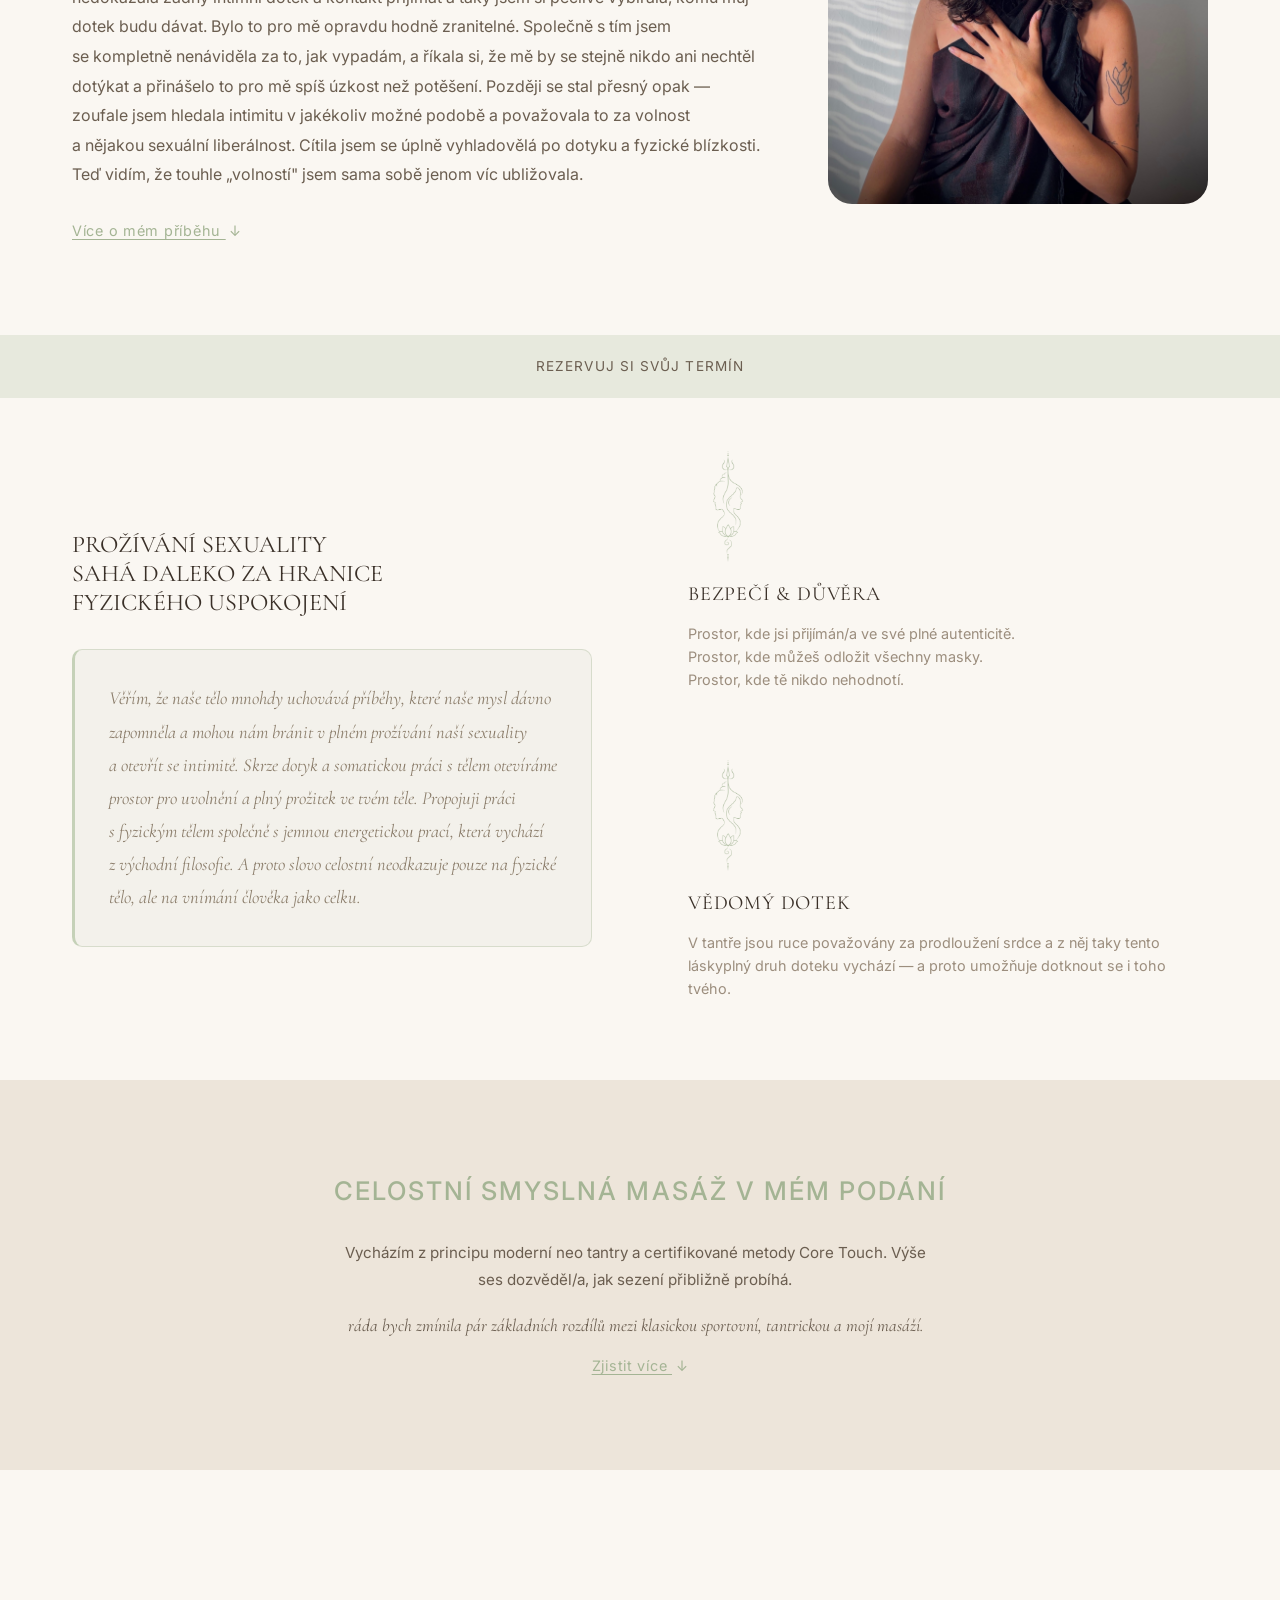
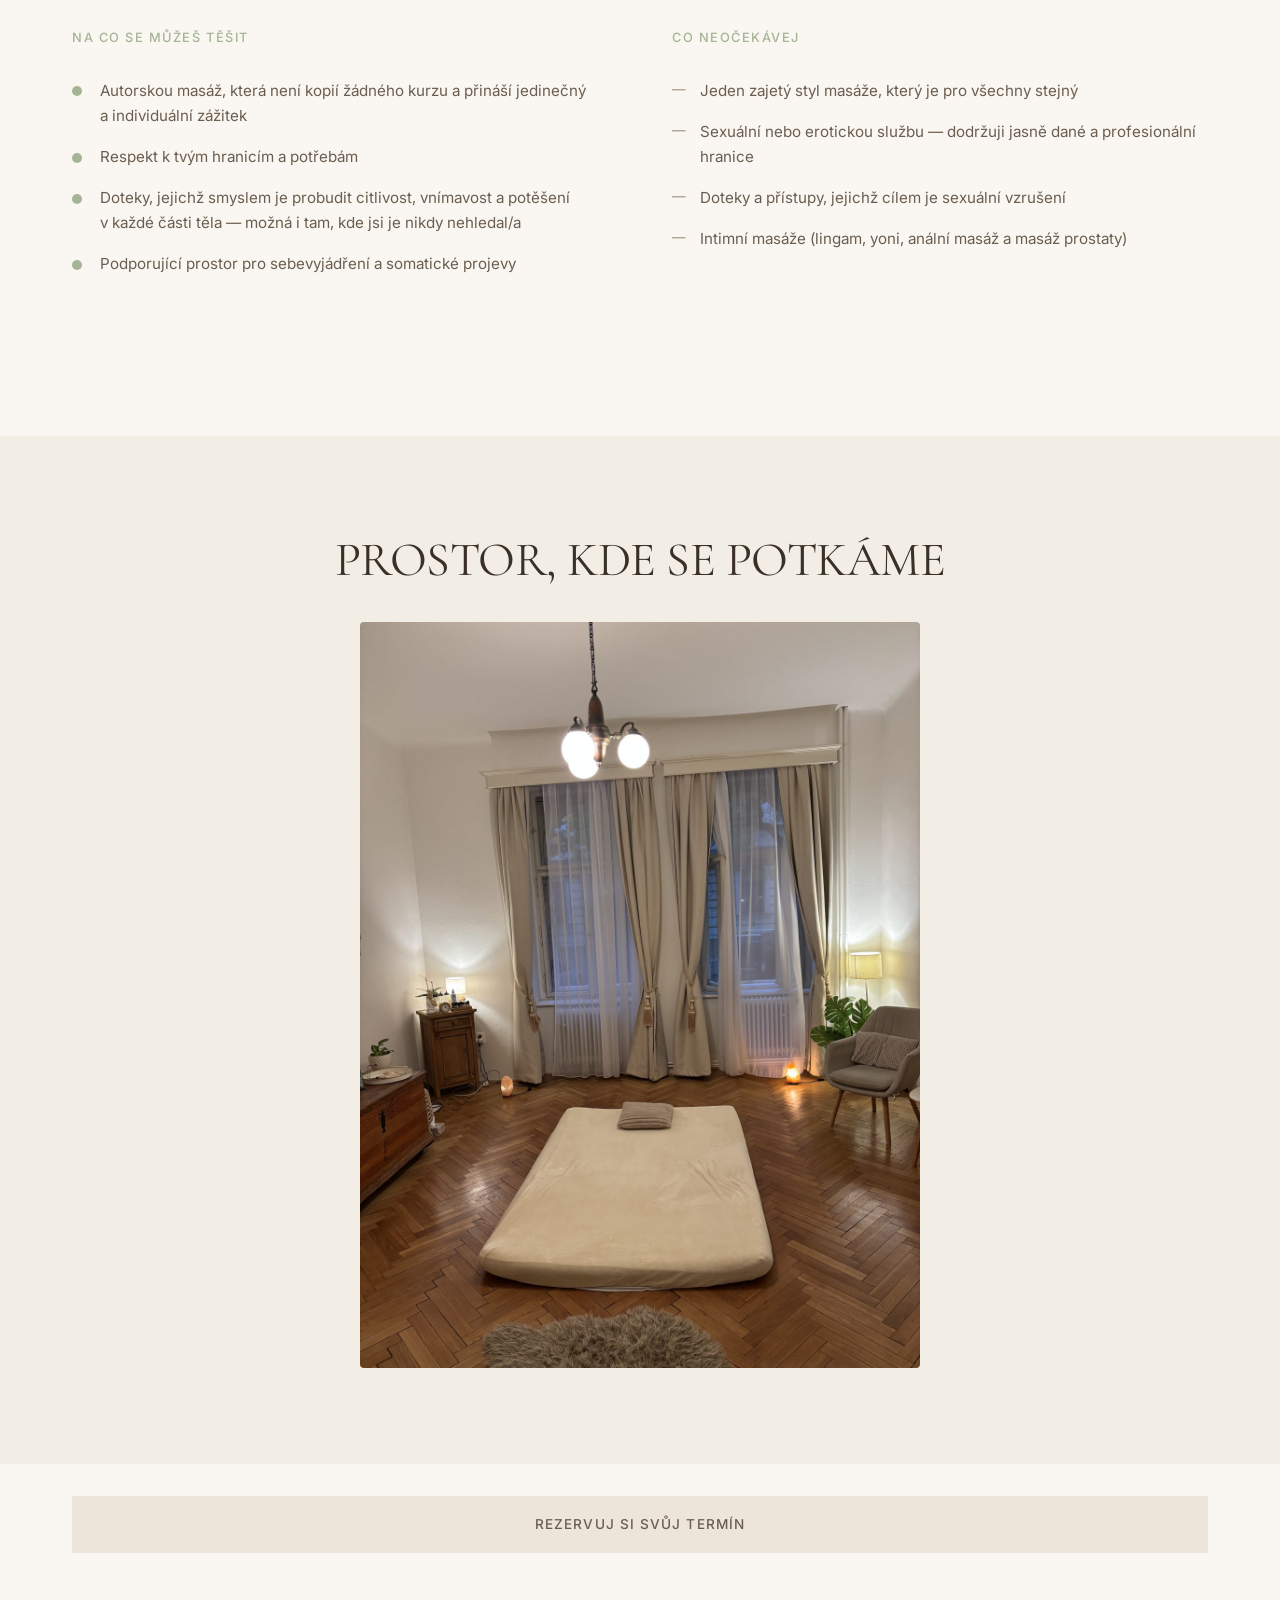
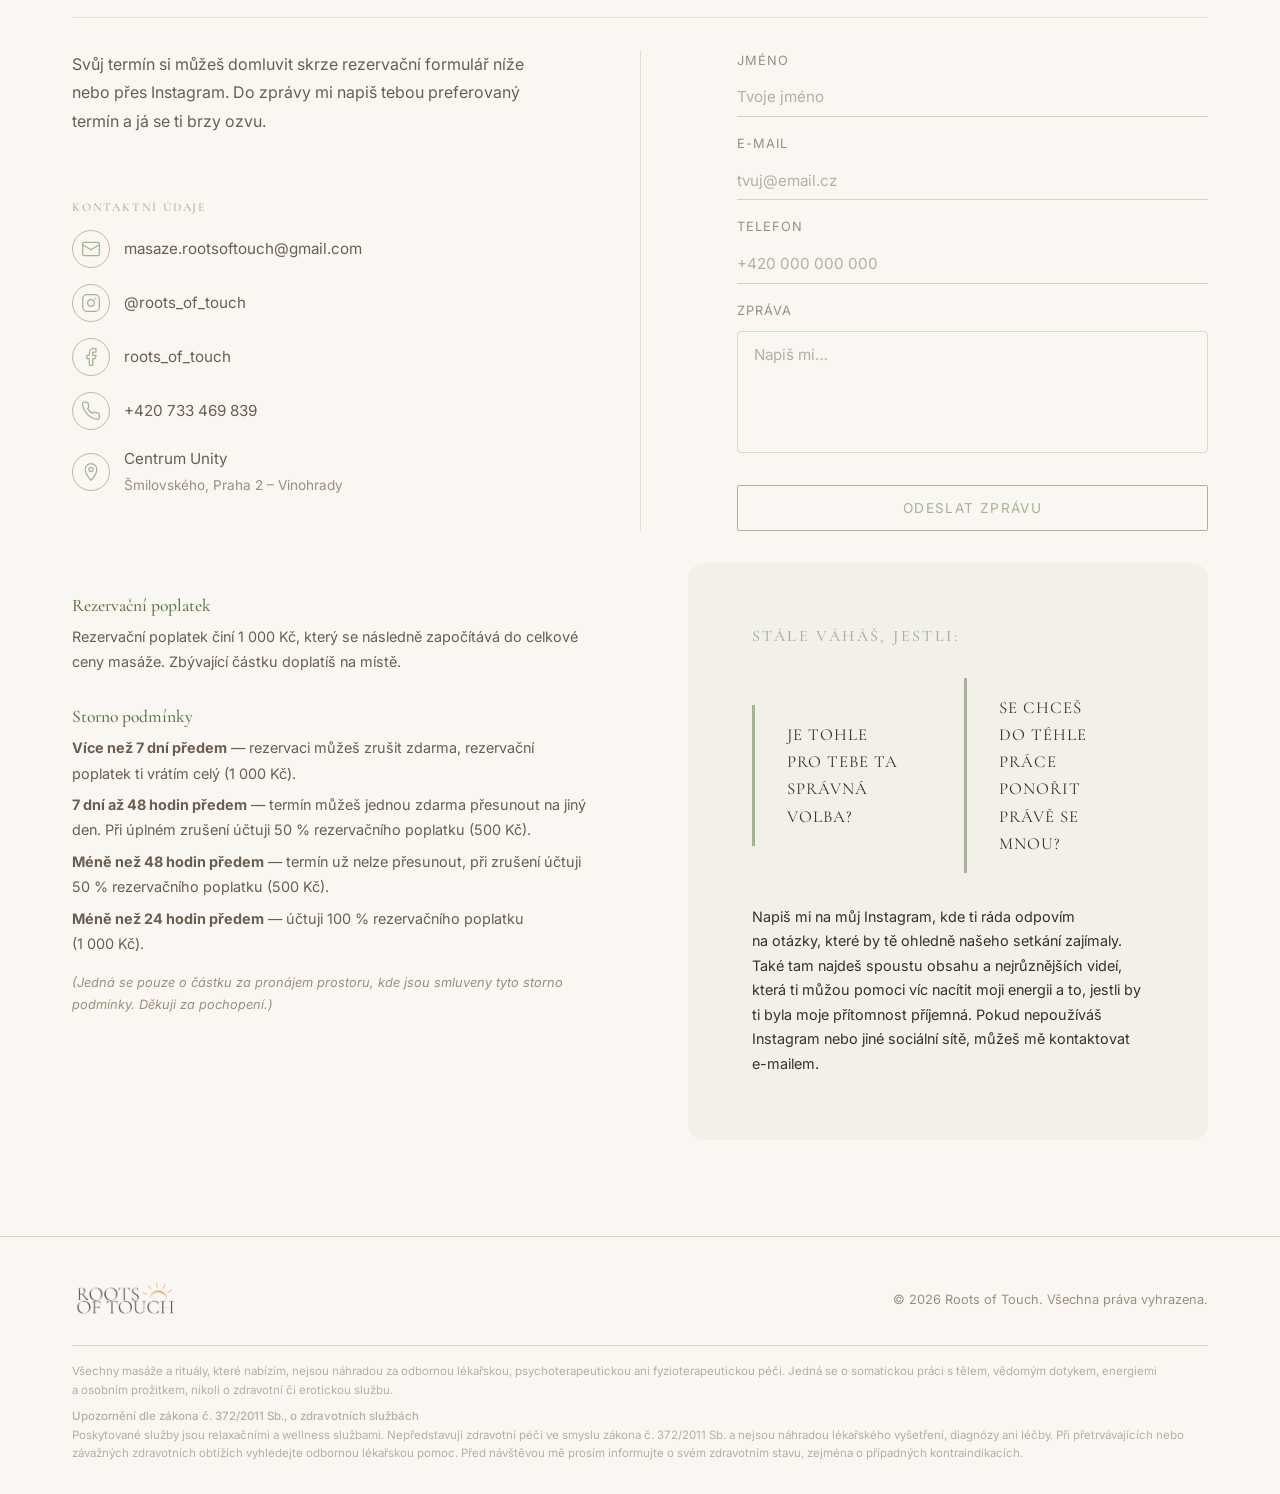
==== commit a76c319f: "update" ====
--- a/index.html
+++ b/index.html
@@ -15,7 +15,7 @@
     <link rel="apple-touch-icon" href="images/favicon-sun-transparent.png?v=2">
     <link rel="preconnect" href="https://fonts.googleapis.com">
     <link rel="preconnect" href="https://fonts.gstatic.com" crossorigin>
-    <link href="https://fonts.googleapis.com/css2?family=Allura&family=Shrikhand&family=Cormorant+Garamond:ital,wght@0,300;0,400;0,500;0,600;1,300;1,400&family=Inter:wght@300;400;500&display=swap" rel="stylesheet">
+    <link href="https://fonts.googleapis.com/css2?family=Allura&family=Cormorant+Garamond:ital,wght@0,300;0,400;0,500;0,600;1,300;1,400&family=Inter:wght@300;400;500&display=swap" rel="stylesheet">
     <link rel="stylesheet" href="style.css">
 </head>
 <body>
--- a/style.css
+++ b/style.css
@@ -2608,35 +2608,12 @@
     }
 }
 
-/* ===== Písmo z ebooku „Spolu v těle“ ===== */
-:root {
-    --font-heading: 'Shrikhand', Georgia, serif;
-    --font-script: 'Allura', cursive;
-}
-
-h1, h2, h3, h4,
-h1[class], h2[class], h3[class], h4[class],
-.service-tag.service-tag-title,
-.contact-form-success-title {
-    font-family: var(--font-heading);
-    font-weight: 400;
-    font-style: normal;
-    letter-spacing: 0.01em;
-}
-
-/* Hlavní nadpis zůstává v původním písmu */
-h1.hero-title {
-    font-family: var(--font-serif);
-    font-weight: 300;
-    letter-spacing: -0.02em;
-}
-
+/* ===== Kaligrafické popisky sekcí (písmo z ebooku „Spolu v těle“) ===== */
 .section-label {
-    font-family: var(--font-script);
+    font-family: 'Allura', cursive;
     font-size: 2rem;
     font-weight: 400;
     text-transform: none;
     letter-spacing: 0;
     line-height: 1;
 }
-
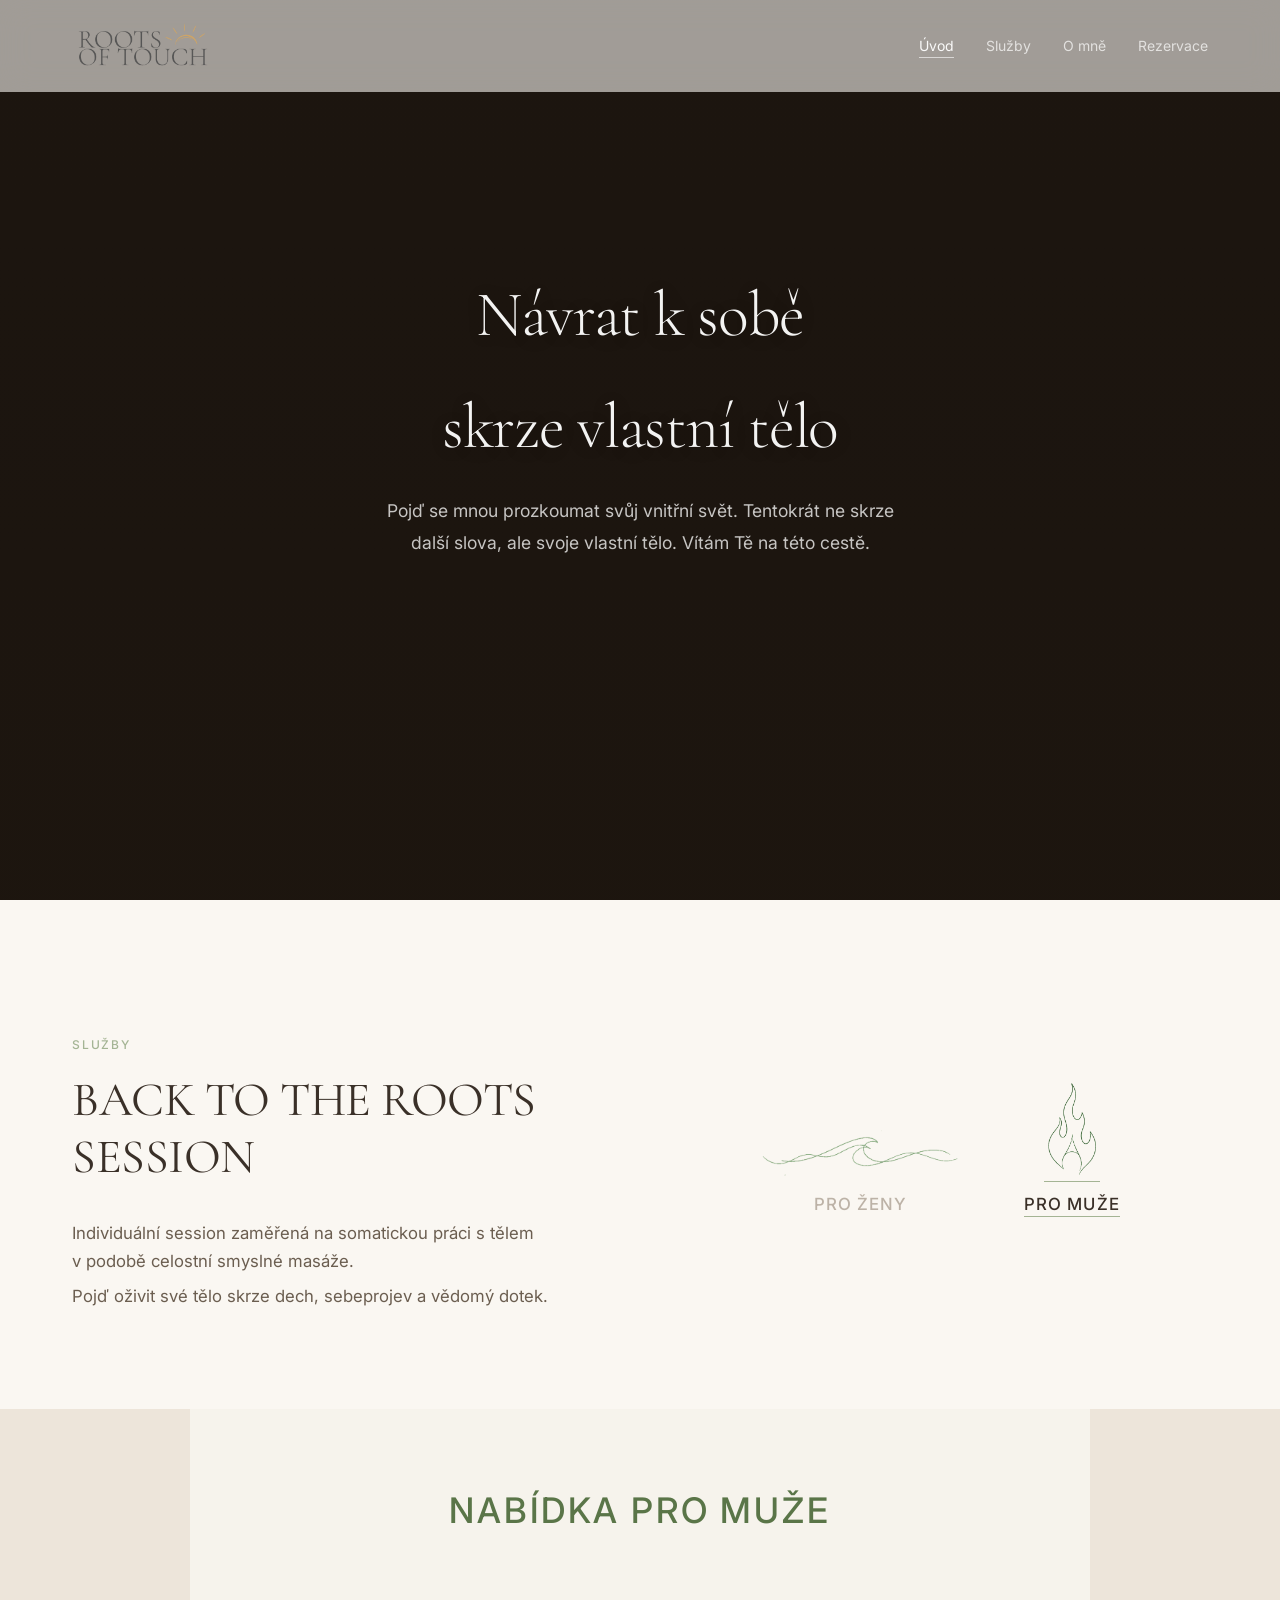
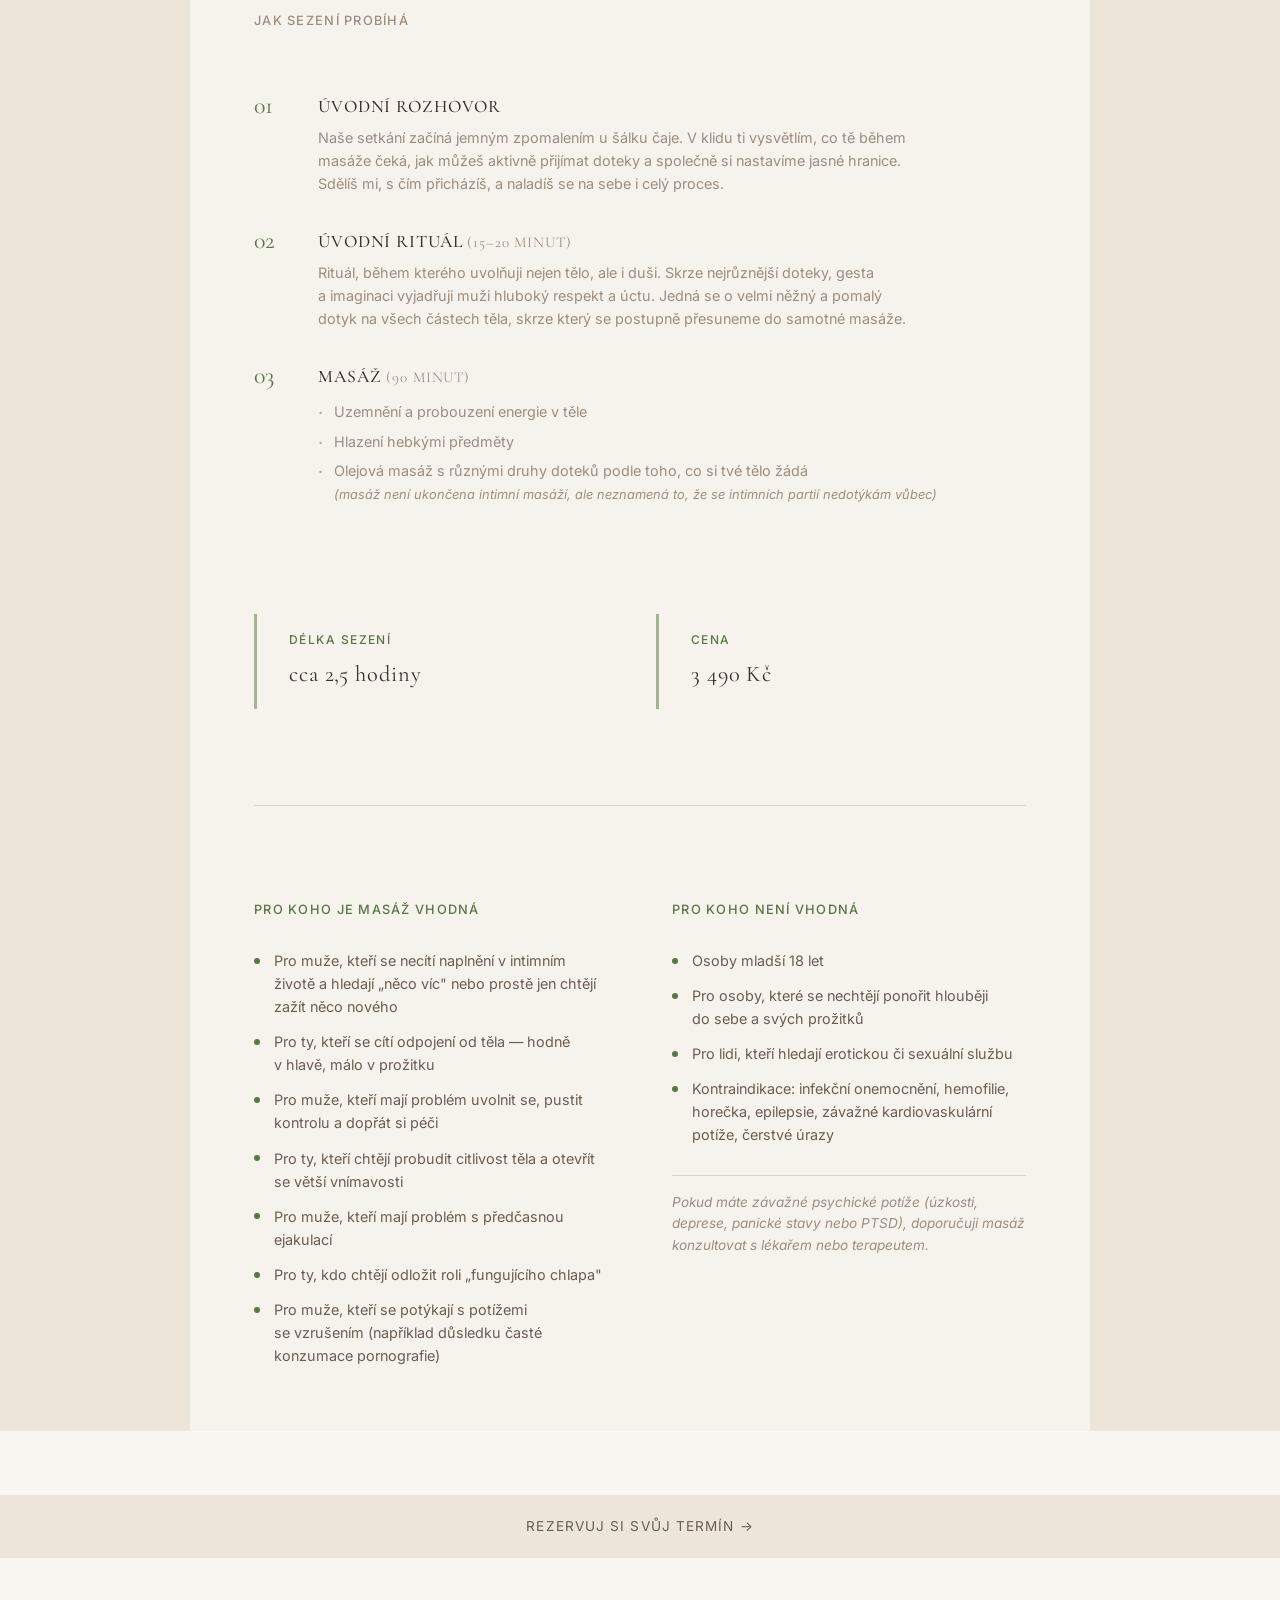
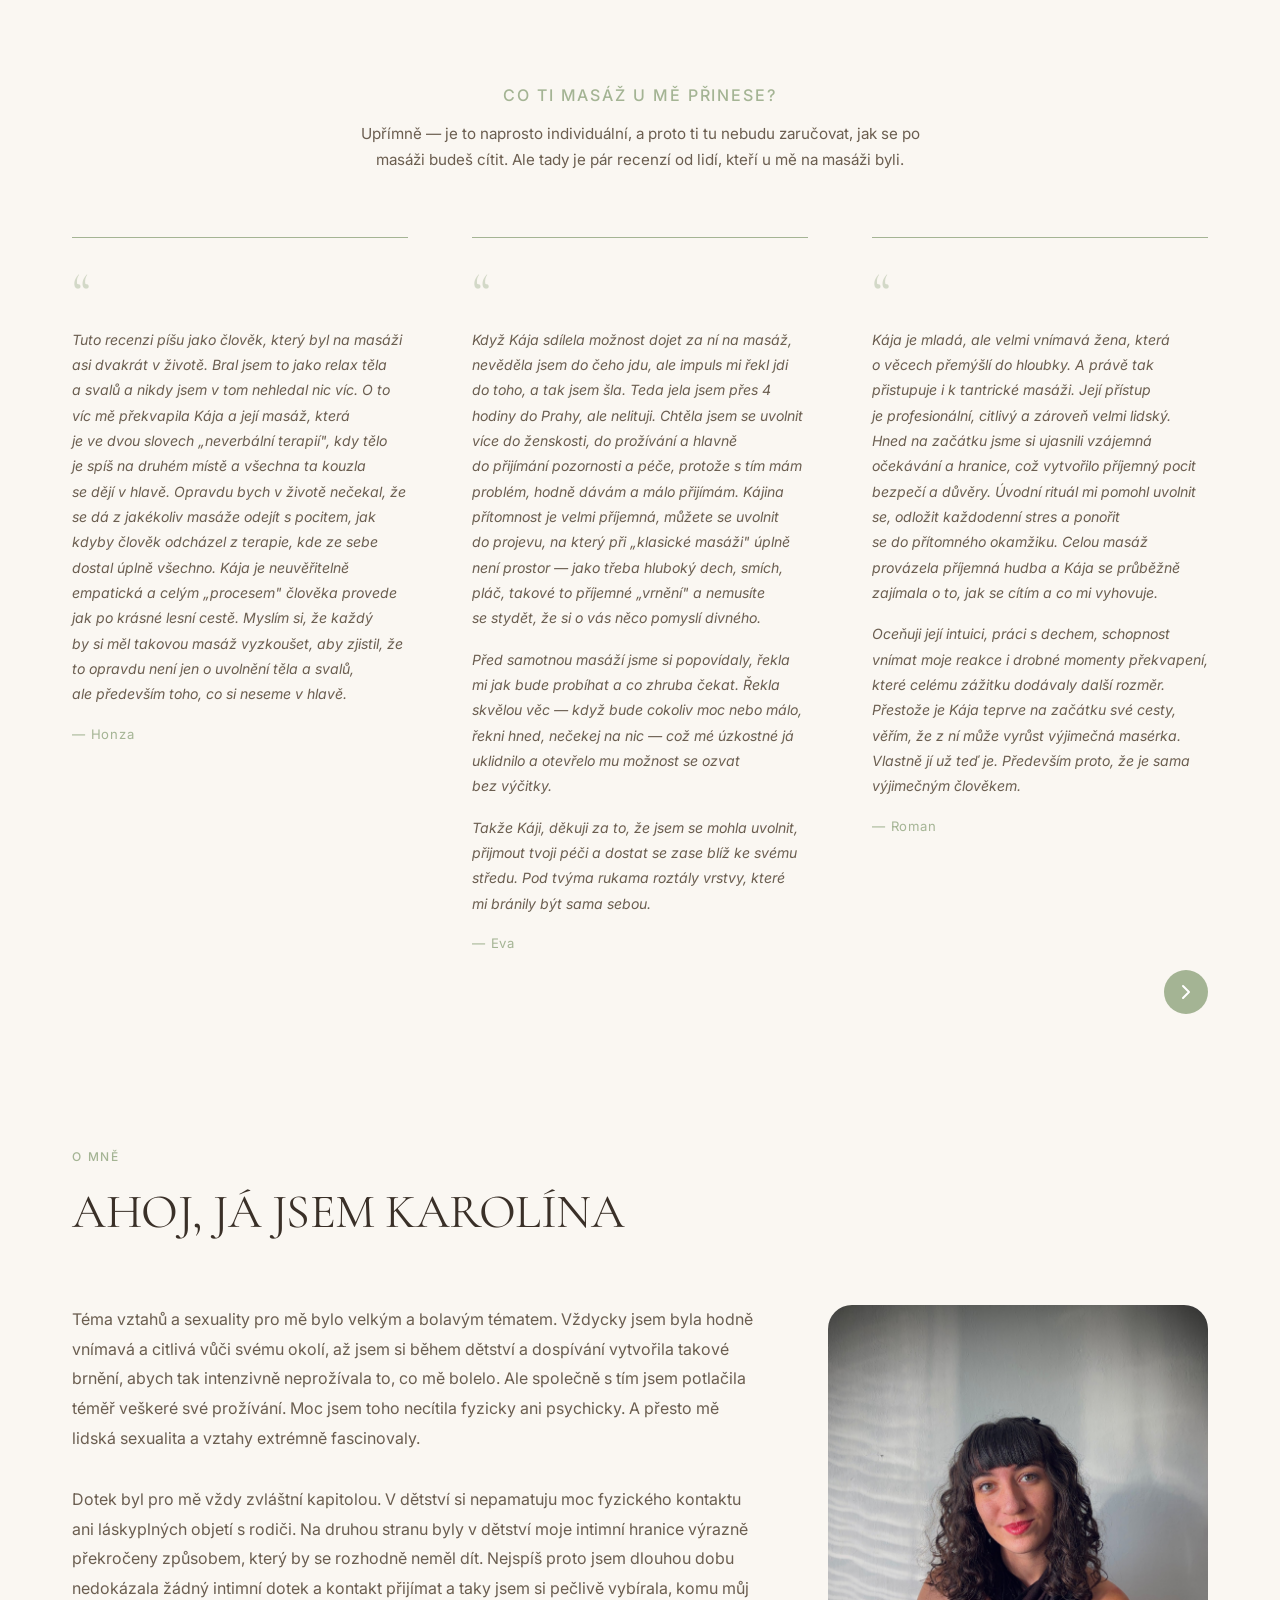
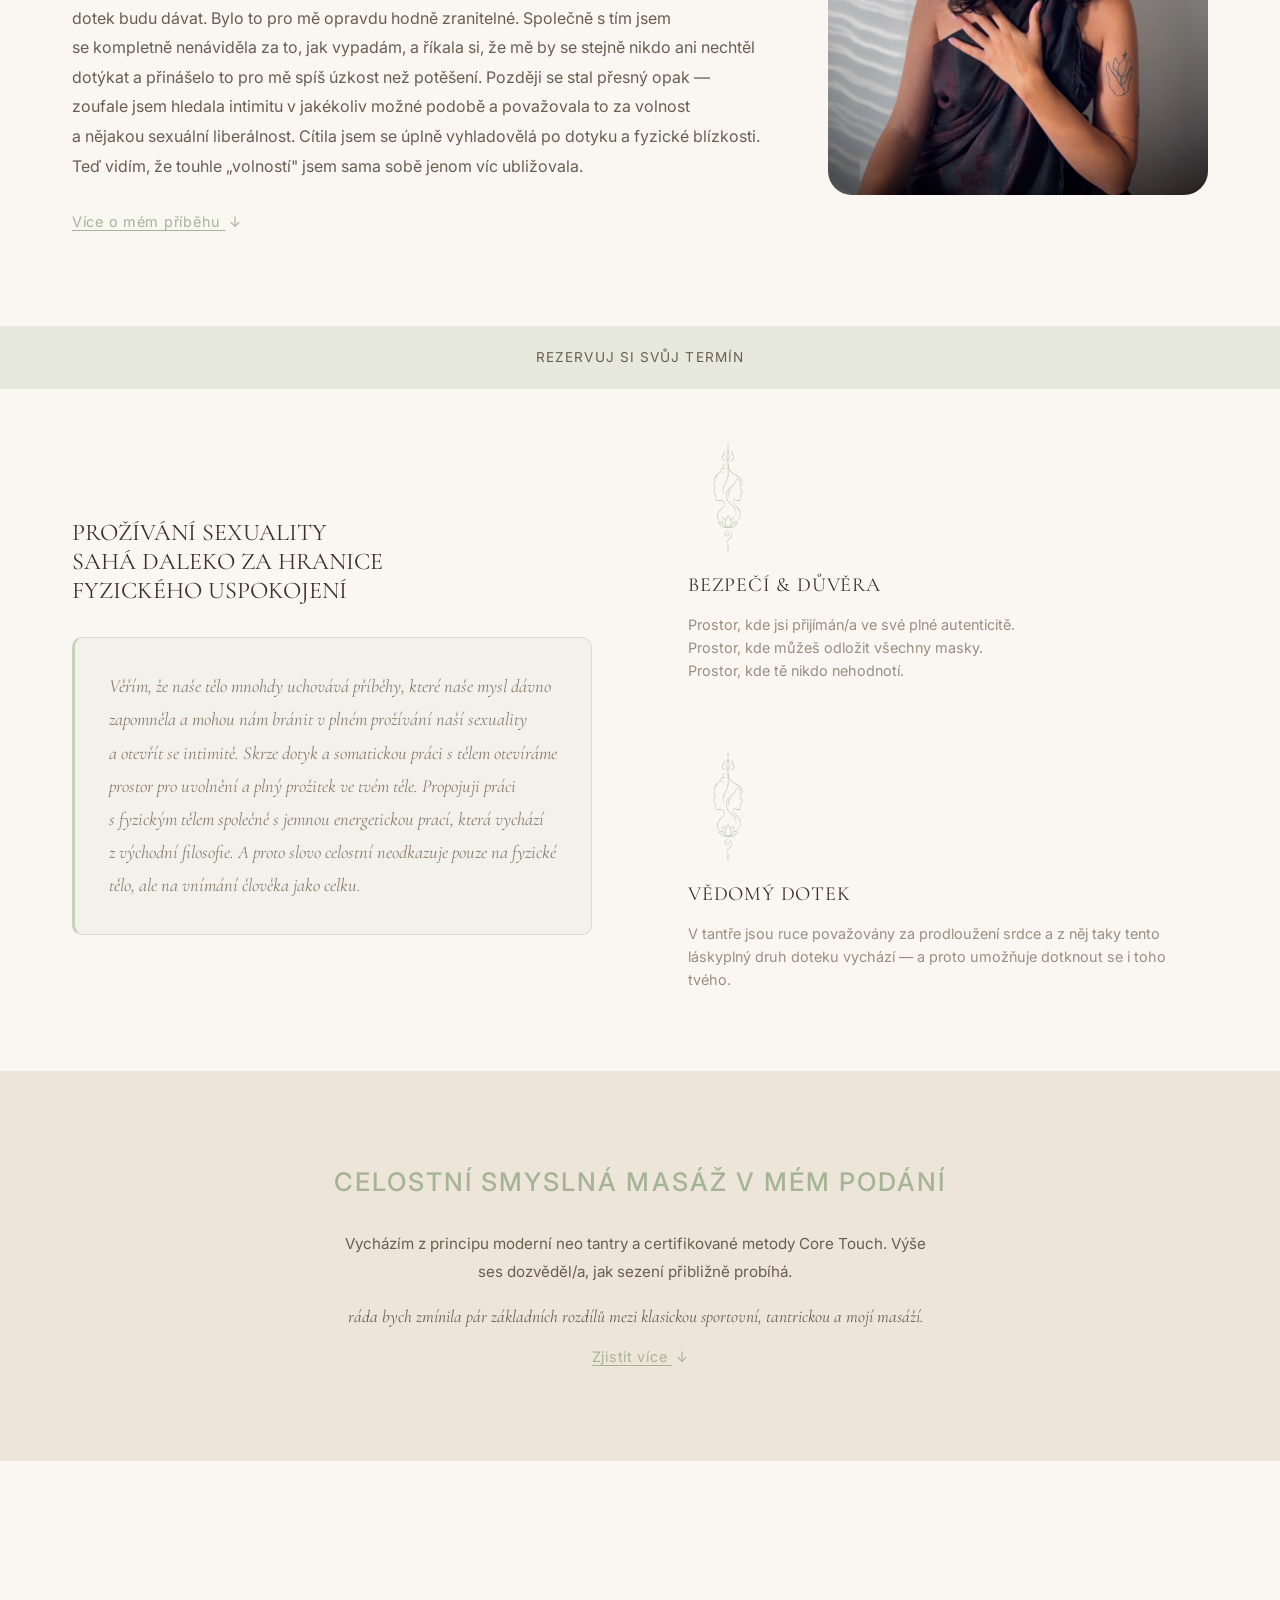
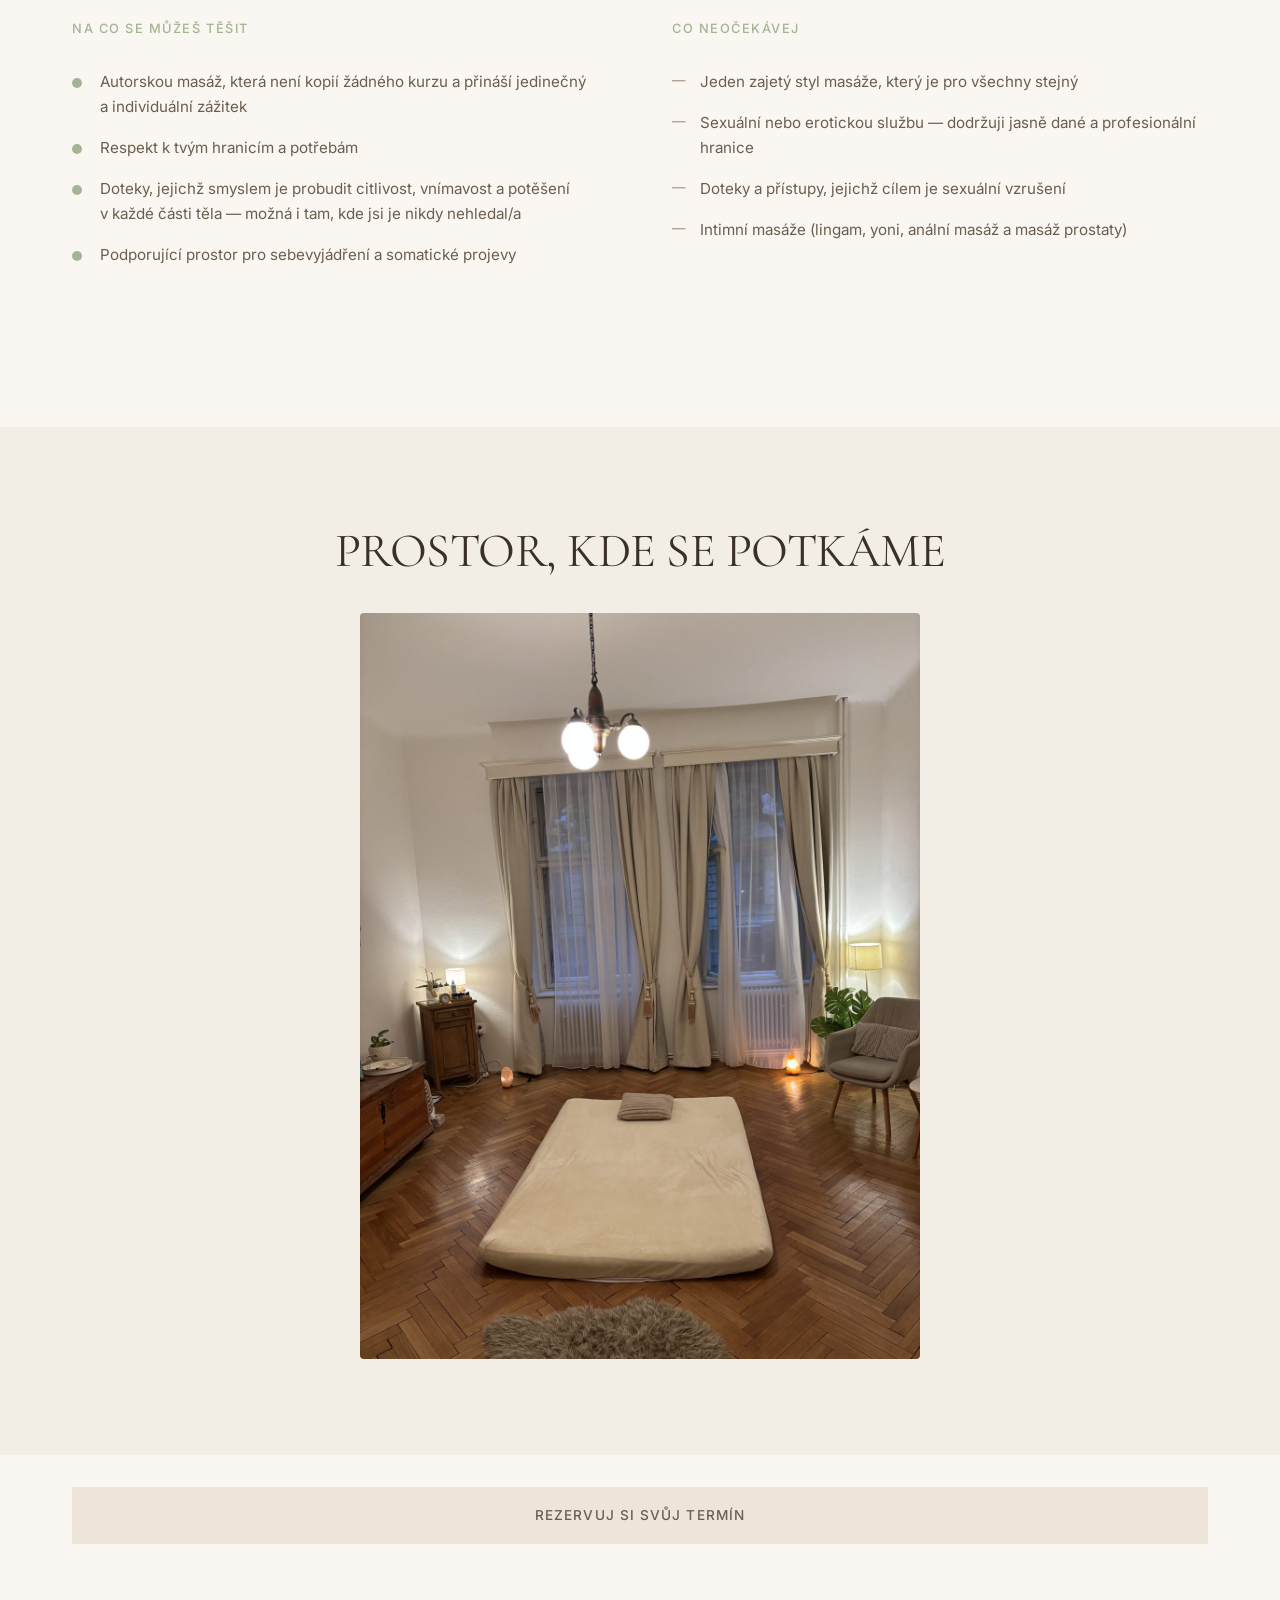
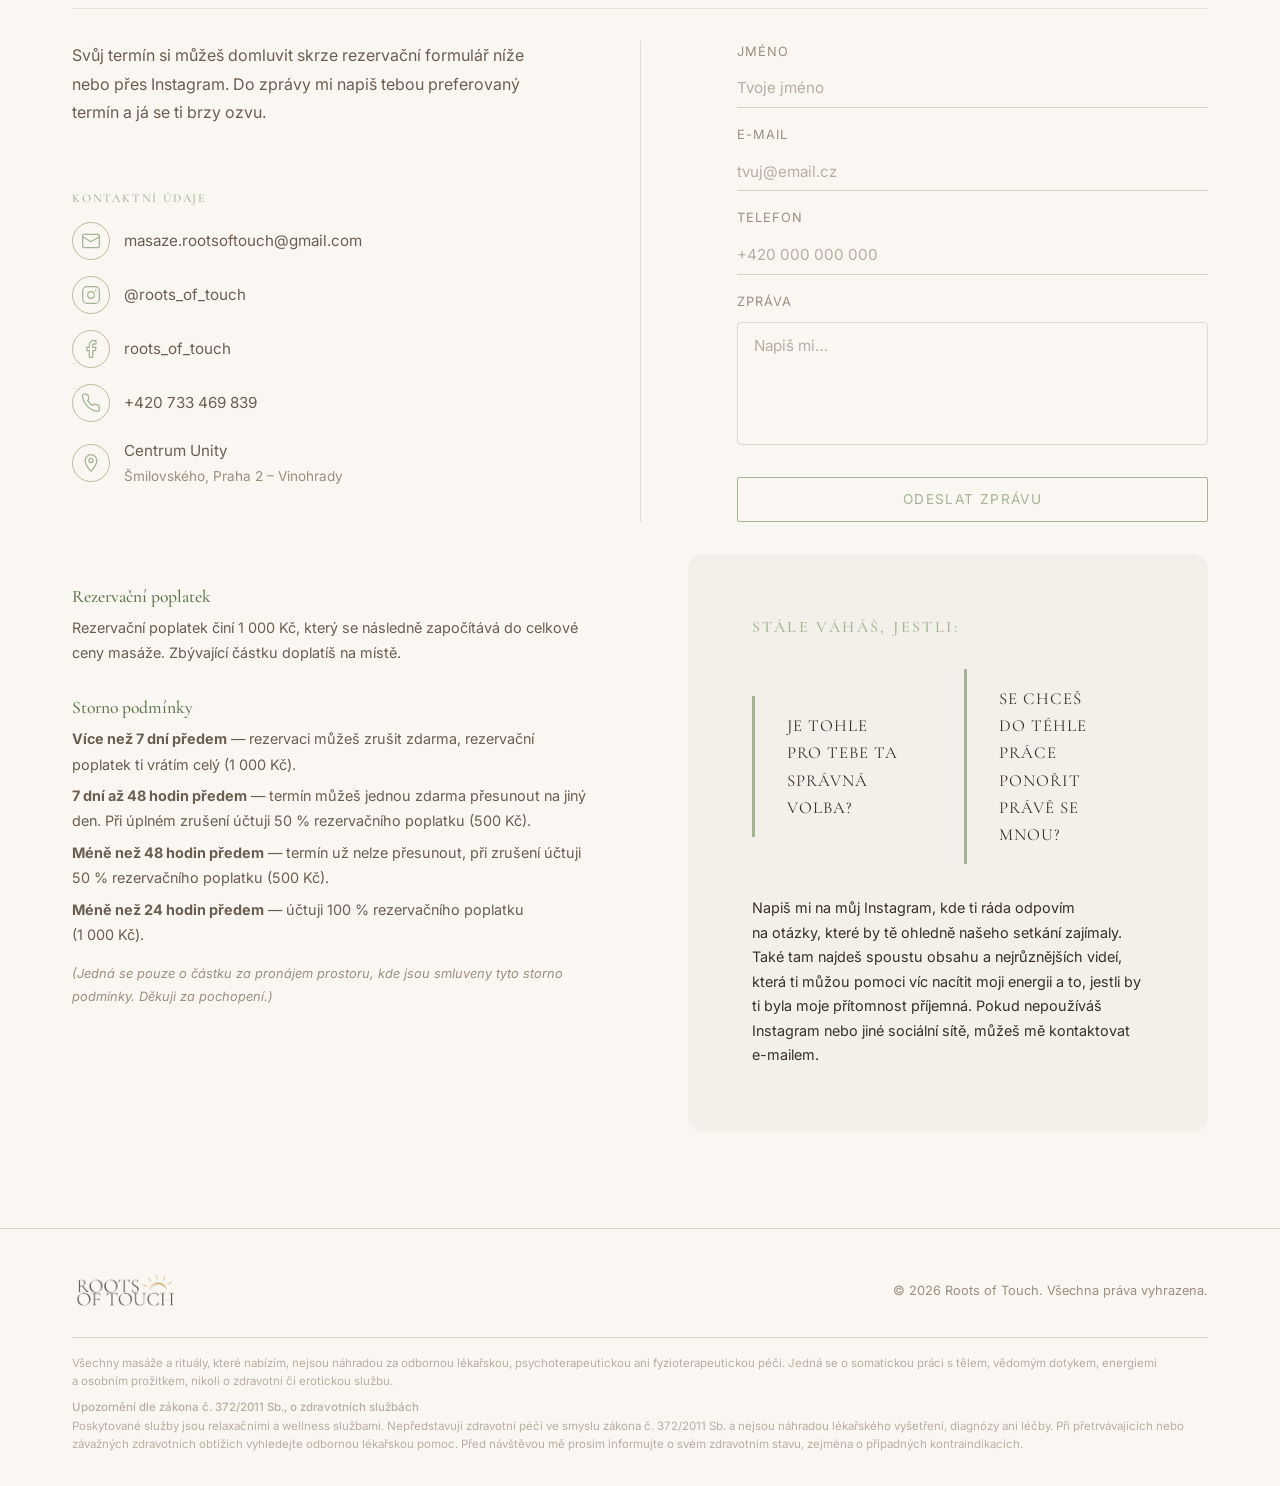
==== commit a36b8aab: "update" ====
--- a/index.html
+++ b/index.html
@@ -15,7 +15,7 @@
     <link rel="apple-touch-icon" href="images/favicon-sun-transparent.png?v=2">
     <link rel="preconnect" href="https://fonts.googleapis.com">
     <link rel="preconnect" href="https://fonts.gstatic.com" crossorigin>
-    <link href="https://fonts.googleapis.com/css2?family=Allura&family=Cormorant+Garamond:ital,wght@0,300;0,400;0,500;0,600;1,300;1,400&family=Inter:wght@300;400;500&display=swap" rel="stylesheet">
+    <link href="https://fonts.googleapis.com/css2?family=Cormorant+Garamond:ital,wght@0,300;0,400;0,500;0,600;1,300;1,400&family=Inter:wght@300;400;500&display=swap" rel="stylesheet">
     <link rel="stylesheet" href="style.css">
 </head>
 <body>
--- a/style.css
+++ b/style.css
@@ -2607,13 +2607,3 @@
         grid-template-columns: 1fr;
     }
 }
-
-/* ===== Kaligrafické popisky sekcí (písmo z ebooku „Spolu v těle“) ===== */
-.section-label {
-    font-family: 'Allura', cursive;
-    font-size: 2rem;
-    font-weight: 400;
-    text-transform: none;
-    letter-spacing: 0;
-    line-height: 1;
-}
